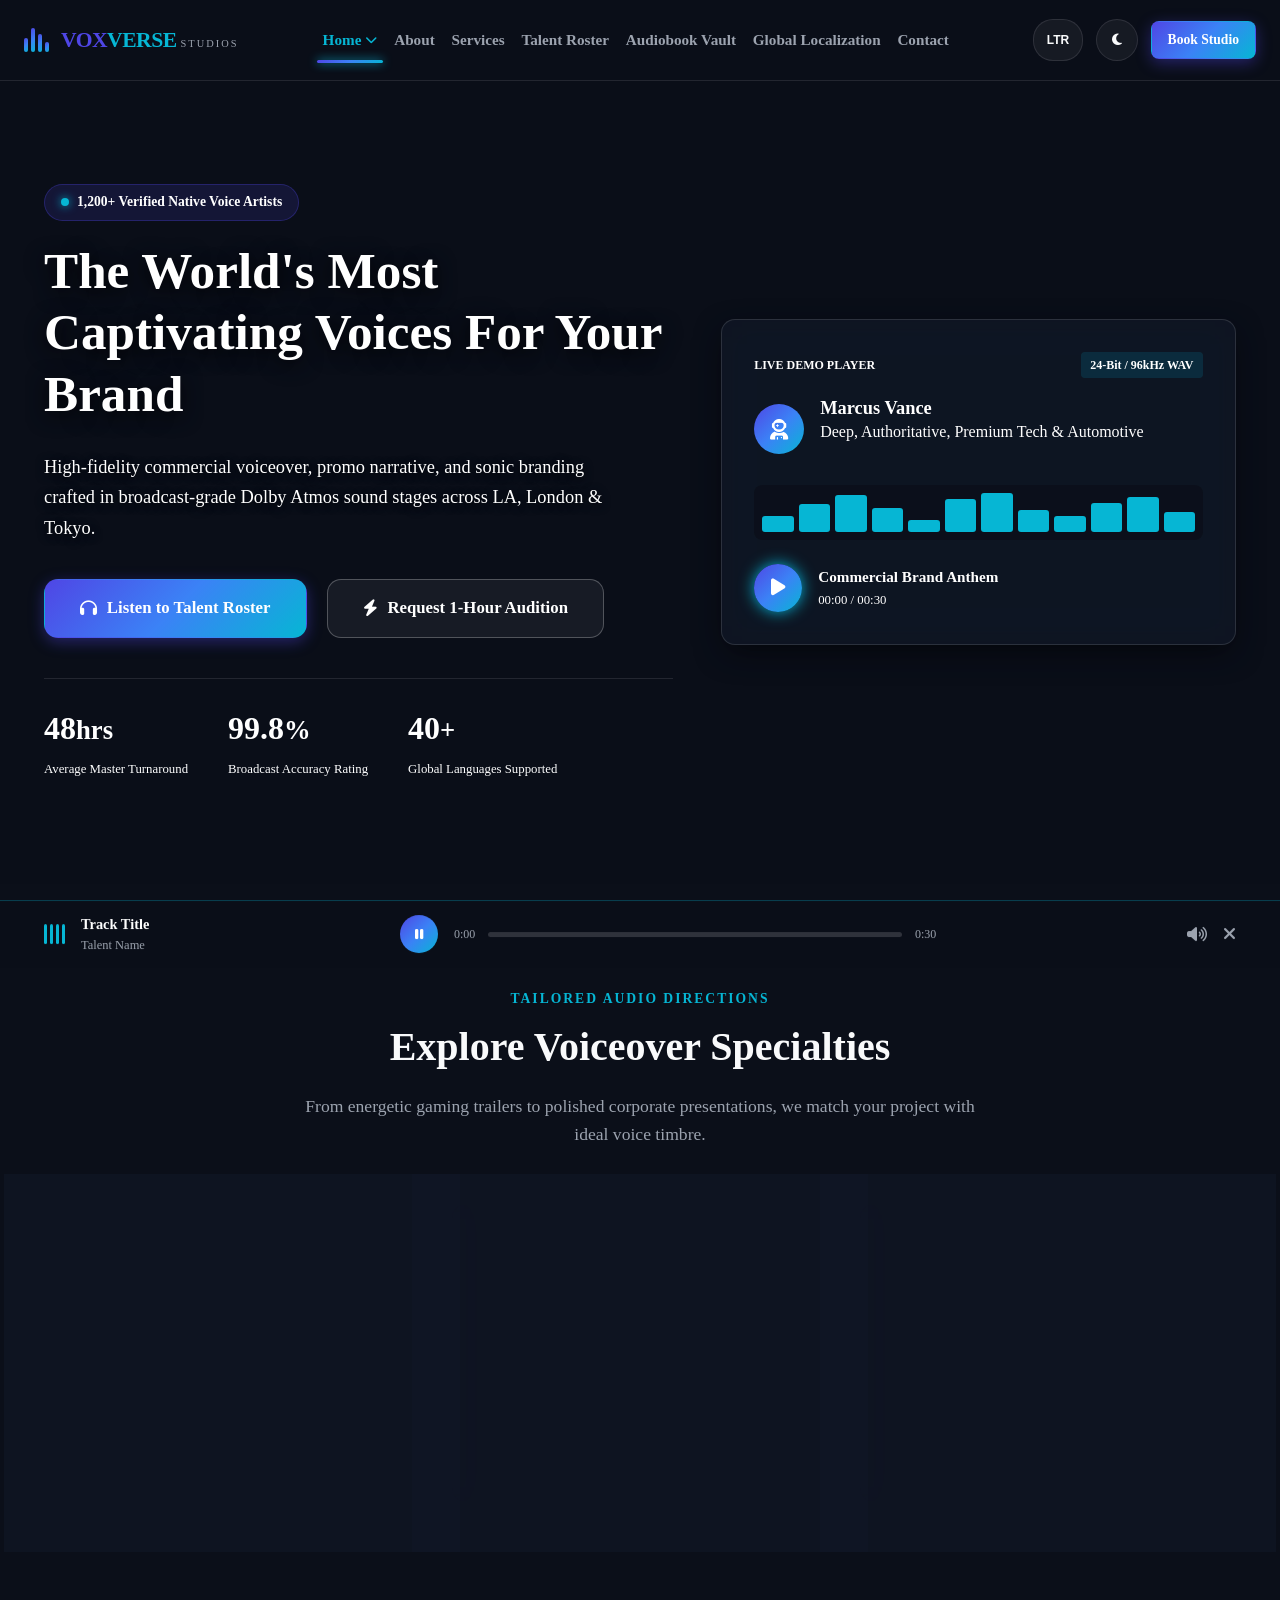
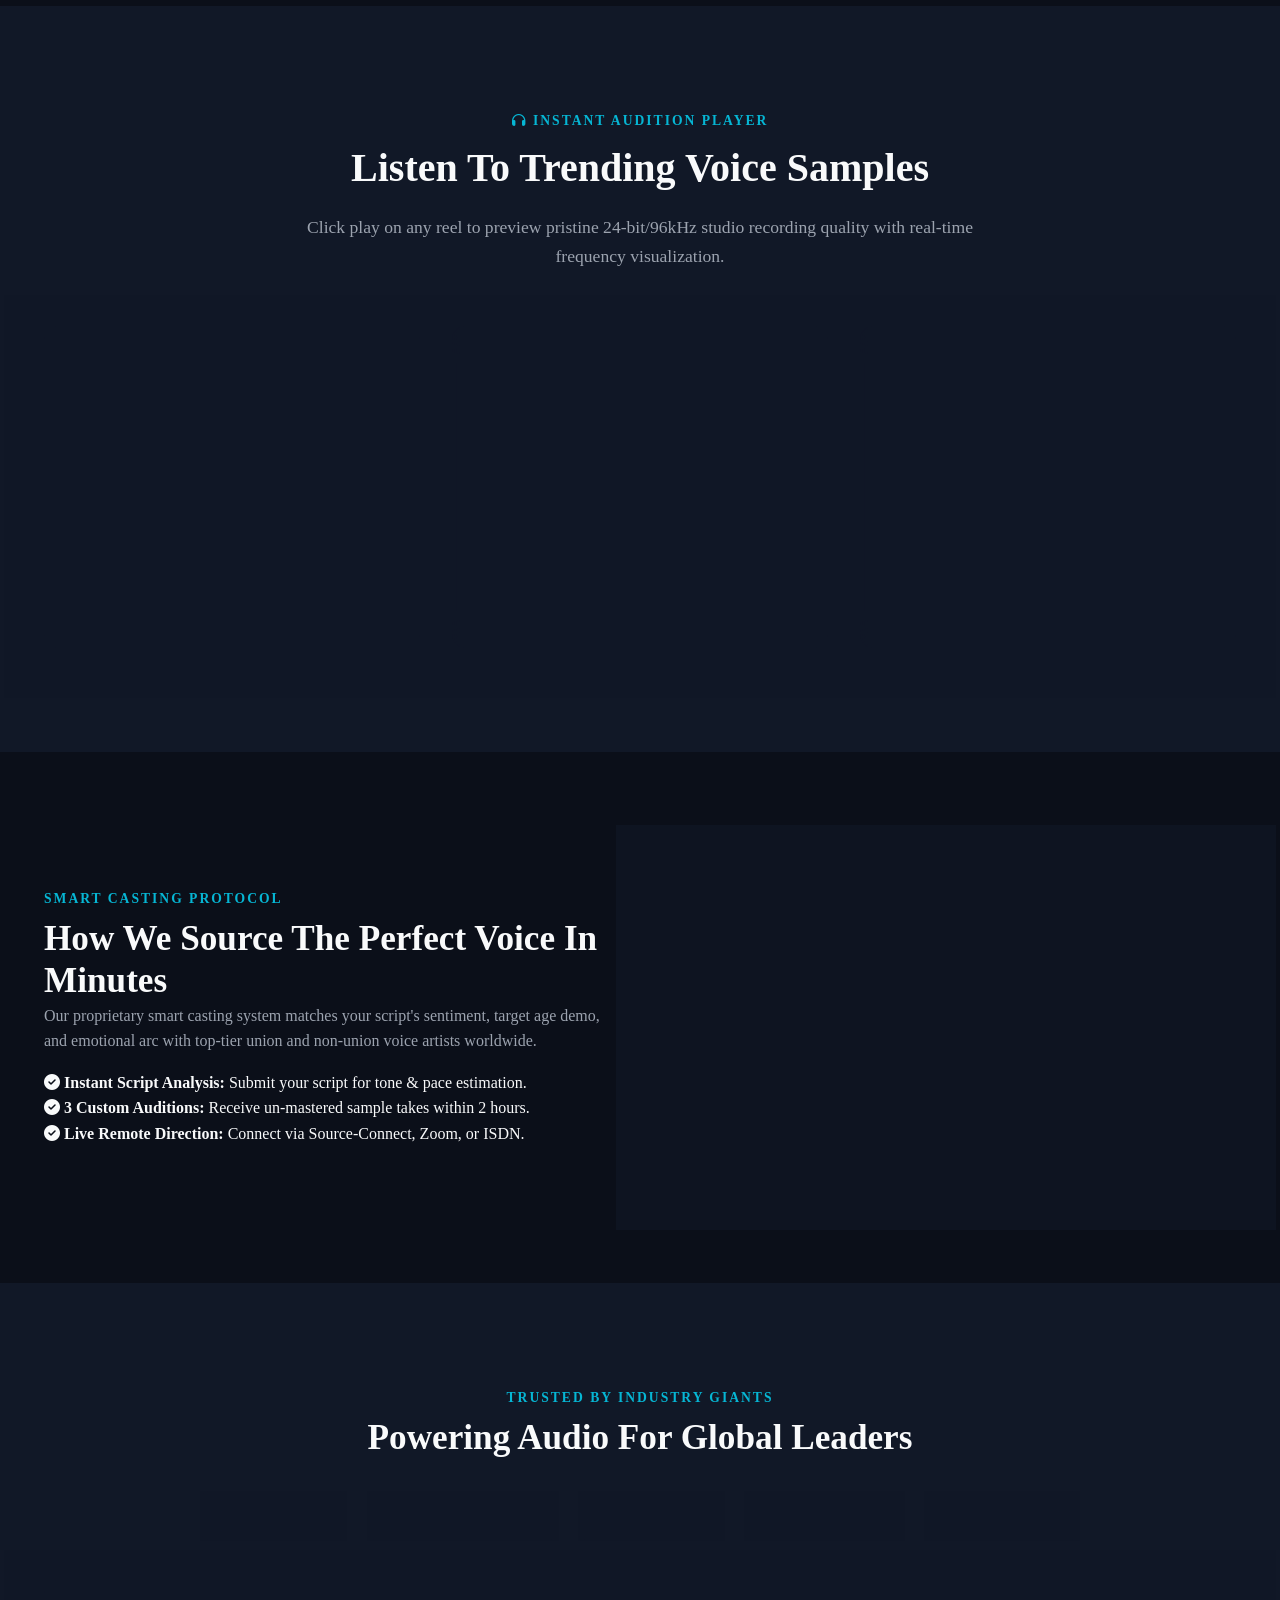
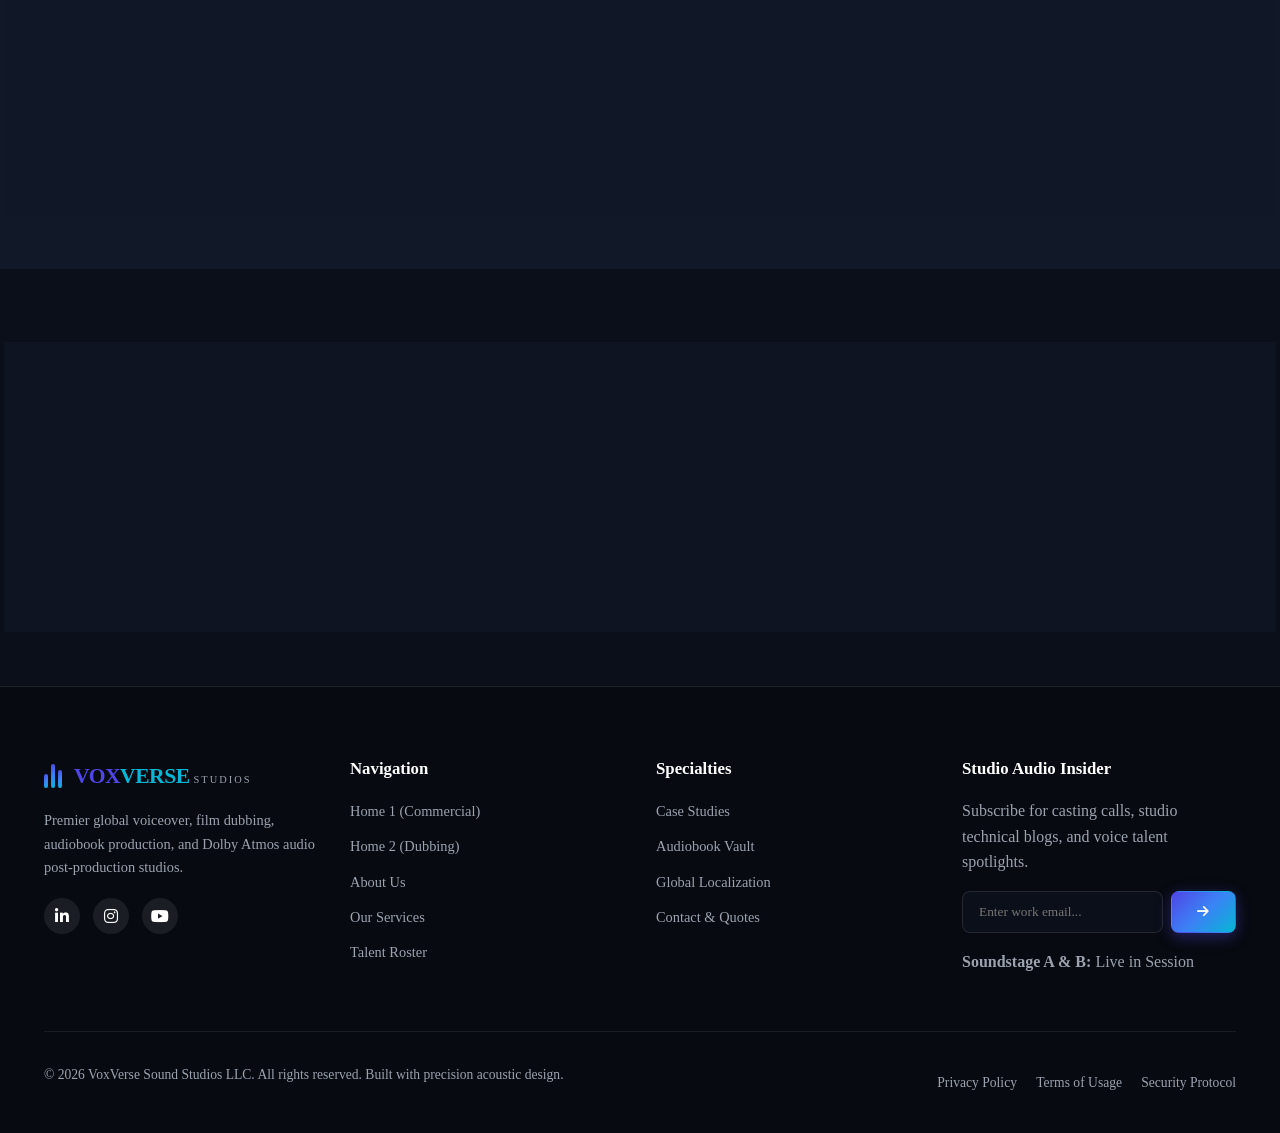
==== index.html @ aaf722dd "rt" ====
<!DOCTYPE html>
<html lang="en" data-theme="dark" dir="ltr">
<head>
  <meta charset="UTF-8">
  <meta name="viewport" content="width=device-width, initial-scale=1.0">
  <title>VoxVerse Studio - Voiceover & Multilingual Dubbing Network</title>
  <meta name="description" content="Premier global voiceover, multilingual film dubbing, audiobook narration, and audio post-production studio. High-definition native talent roster and state-of-the-art ADR facilities.">
  
  <!-- Fonts: Broadway Style (Limelight & Abril Fatface) -->
  <link rel="preconnect" href="https://fonts.googleapis.com">
  <link rel="preconnect" href="https://fonts.gstatic.com" crossorigin>
  <link href="https://fonts.googleapis.com/css2?family=Abril+Fatface&family=Limelight&display=swap" rel="stylesheet">
  
  <!-- FontAwesome / Feather Icons CDN -->
  <link rel="stylesheet" href="https://cdnjs.cloudflare.com/ajax/libs/font-awesome/6.4.0/css/all.min.css">
  
  <!-- Leaflet Map CSS -->
  <link rel="stylesheet" href="https://unpkg.com/leaflet@1.9.4/dist/leaflet.css" crossorigin=""/>
  
  <!-- SVG Favicon -->
  <link rel="icon" type="image/svg+xml" href="data:image/svg+xml,<svg xmlns='http://www.w3.org/2000/svg' viewBox='0 0 100 100'><defs><linearGradient id='g' x1='0%' y1='0%' x2='100%' y2='100%'><stop offset='0%' stop-color='%234F46E5'/><stop offset='100%' stop-color='%2306B6D4'/></linearGradient></defs><rect width='100' height='100' rx='22' fill='%230B0F19'/><rect x='2' y='2' width='96' height='96' rx='20' fill='none' stroke='url(%23g)' stroke-width='4'/><rect x='25' y='40' width='10' height='20' rx='5' fill='%234F46E5'/><rect x='45' y='25' width='10' height='50' rx='5' fill='%2306B6D4'/><rect x='65' y='35' width='10' height='30' rx='5' fill='%233B82F6'/></svg>">
  
  <link rel="stylesheet" href="styles.css">
</head>
<body>

  <!-- GLOBAL HEADER -->
  <header class="site-header" id="siteHeader">
    <div class="header-container">
      
      <!-- LOGO -->
      <a href="#home1" class="brand-logo" onclick="navigateTo('home1')">
        <div class="logo-icon">
          <span class="bar bar1"></span>
          <span class="bar bar2"></span>
          <span class="bar bar3"></span>
          <span class="bar bar4"></span>
        </div>
        <div class="logo-text">
          <span class="brand-name">VOX<span class="accent-text">VERSE</span></span>
          <span class="brand-tagline">STUDIOS</span>
        </div>
      </a>

      <!-- CENTER NAVIGATION -->
      <nav class="main-nav" id="mainNav">
        <ul class="nav-list">
          
          <!-- HOME DROPDOWN -->
          <li class="nav-item dropdown-item" data-page-group="home">
            <a href="#home1" class="nav-link dropdown-toggle" id="nav-home">
              <span class="nav-text">Home</span>
              <i class="fa-solid fa-chevron-down drop-icon"></i>
            </a>
            <ul class="dropdown-menu">
              <li>
                <a href="#home1" onclick="navigateTo('home1')" class="dropdown-link" id="nav-home1">
                  <div class="drop-link-title"><i class="fa-solid fa-microphone-lines"></i> Home 1</div>
                  <div class="drop-link-sub">Commercial & Brand Voiceover</div>
                </a>
              </li>
              <li>
                <a href="#home2" onclick="navigateTo('home2')" class="dropdown-link" id="nav-home2">
                  <div class="drop-link-title"><i class="fa-solid fa-film"></i> Home 2</div>
                  <div class="drop-link-sub">Dubbing & Movie Localization</div>
                </a>
              </li>
            </ul>
          </li>

          <li class="nav-item">
            <a href="#about" onclick="navigateTo('about')" class="nav-link" id="nav-about">
              <span class="nav-text">About</span>
            </a>
          </li>

          <li class="nav-item">
            <a href="#services" onclick="navigateTo('services')" class="nav-link" id="nav-services">
              <span class="nav-text">Services</span>
            </a>
          </li>

          <li class="nav-item">
            <a href="#talent" onclick="navigateTo('talent')" class="nav-link" id="nav-talent">
              <span class="nav-text">Talent Roster</span>
            </a>
          </li>

          <!-- UNIQUE CUSTOM PAGES -->
          <li class="nav-item">
            <a href="#audiobook" onclick="navigateTo('audiobook')" class="nav-link" id="nav-audiobook">
              <span class="nav-text">Audiobook Vault</span>
            </a>
          </li>

          <li class="nav-item">
            <a href="#localization" onclick="navigateTo('localization')" class="nav-link" id="nav-localization">
              <span class="nav-text">Global Localization</span>
            </a>
          </li>

          <li class="nav-item">
            <a href="#contact" onclick="navigateTo('contact')" class="nav-link" id="nav-contact">
              <span class="nav-text">Contact</span>
            </a>
          </li>

          <!-- HEADER UTILITIES (INSIDE MOBILE HAMBURGER MENU) -->
          <li class="nav-item nav-utility-item">
            <div class="mobile-utils-row">
              <!-- RTL / LTR Toggle -->
              <button class="icon-btn dir-toggle" id="dirToggle" title="Toggle Page Direction (LTR/RTL)" aria-label="Toggle Layout Direction">
                <span class="dir-badge LTR-label">LTR</span>
                <span class="dir-badge RTL-label">RTL</span>
              </button>

              <!-- Dark / Light Theme Toggle -->
              <button class="icon-btn theme-toggle" id="themeToggle" title="Toggle Dark/Light Mode" aria-label="Toggle Dark/Light Theme">
                <i class="fa-solid fa-moon dark-icon"></i>
                <i class="fa-solid fa-sun light-icon"></i>
              </button>
            </div>
          </li>

          <li class="nav-item nav-utility-item mt-2">
            <a href="#contact" onclick="navigateTo('contact')" class="btn btn-primary btn-block header-cta">Book Studio</a>
          </li>

        </ul>
      </nav>

      <!-- RIGHT UTILITIES (TOGGLES, CTA & HAMBURGER) -->
      <div class="header-actions">
        <!-- RTL / LTR Toggle -->
        <button class="icon-btn dir-toggle desktop-only-btn" id="dirToggle" title="Toggle Page Direction (LTR/RTL)" aria-label="Toggle Layout Direction">
          <span class="dir-badge LTR-label">LTR</span>
          <span class="dir-badge RTL-label">RTL</span>
        </button>

        <!-- Dark / Light Theme Toggle -->
        <button class="icon-btn theme-toggle desktop-only-btn" id="themeToggle" title="Toggle Dark/Light Mode" aria-label="Toggle Dark/Light Theme">
          <i class="fa-solid fa-moon dark-icon"></i>
          <i class="fa-solid fa-sun light-icon"></i>
        </button>

        <!-- CTA Button -->
        <a href="#contact" onclick="navigateTo('contact')" class="btn btn-primary btn-sm header-cta desktop-only-btn">Book Studio</a>

        <!-- Mobile Menu Hamburger -->
        <button class="mobile-nav-toggle" id="mobileMenuBtn" aria-label="Toggle Navigation Menu">
          <i class="fa-solid fa-bars"></i>
        </button>
      </div>

    </div>
  </header>

  <!-- MAIN PAGE CONTAINER -->
  <main class="page-content" id="app">

    <!-- ================================================================= -->
    <!-- 1. HOME 1 (Commercial & Brand Voiceover Focus) -->
    <!-- ================================================================= -->
    <div id="page-home1" class="page-view active">
      
      <!-- Section 1: Hero Home 1 -->
      <section class="section hero-section hero-home1">
        <div class="hero-bg-overlay"></div>
        <div class="container hero-container">
          <div class="hero-content">
            <div class="badge-pill pulse-badge">
              <span class="pulse-dot"></span> 1,200+ Verified Native Voice Artists
            </div>
            <h1 class="hero-title">The World's Most Captivating <span class="white-text">Voices For Your Brand</span></h1>
            <p class="hero-subtitle">High-fidelity commercial voiceover, promo narrative, and sonic branding crafted in broadcast-grade Dolby Atmos sound stages across LA, London & Tokyo.</p>
            <div class="hero-cta-group">
              <a href="#talent" onclick="navigateTo('talent')" class="btn btn-primary btn-lg"><i class="fa-solid fa-headphones"></i> Listen to Talent Roster</a>
              <a href="#contact" onclick="navigateTo('contact')" class="btn btn-outline btn-lg"><i class="fa-solid fa-bolt"></i> Request 1-Hour Audition</a>
            </div>
            <div class="hero-stats-row">
              <div class="stat-item">
                <span class="stat-number">48<small>hrs</small></span>
                <span class="stat-label">Average Master Turnaround</span>
              </div>
              <div class="stat-item">
                <span class="stat-number">99.8<small>%</small></span>
                <span class="stat-label">Broadcast Accuracy Rating</span>
              </div>
              <div class="stat-item">
                <span class="stat-number">40<small>+</small></span>
                <span class="stat-label">Global Languages Supported</span>
              </div>
            </div>
          </div>
          <div class="hero-visual">
            <div class="hero-player-card glass-panel">
              <div class="player-header">
                <div class="live-indicator"><span class="red-dot"></span> LIVE DEMO PLAYER</div>
                <div class="audio-format-badge">24-Bit / 96kHz WAV</div>
              </div>
              <div class="featured-artist-preview">
                <div class="artist-avatar">
                  <i class="fa-solid fa-user-astronaut"></i>
                </div>
                <div class="artist-info">
                  <h4>Marcus Vance</h4>
                  <p>Deep, Authoritative, Premium Tech & Automotive</p>
                </div>
              </div>
              <div class="waveform-box" id="heroWaveform">
                <div class="wave-bar" style="--h: 40%;"></div>
                <div class="wave-bar" style="--h: 70%;"></div>
                <div class="wave-bar" style="--h: 95%;"></div>
                <div class="wave-bar" style="--h: 60%;"></div>
                <div class="wave-bar" style="--h: 30%;"></div>
                <div class="wave-bar" style="--h: 85%;"></div>
                <div class="wave-bar" style="--h: 100%;"></div>
                <div class="wave-bar" style="--h: 55%;"></div>
                <div class="wave-bar" style="--h: 40%;"></div>
                <div class="wave-bar" style="--h: 75%;"></div>
                <div class="wave-bar" style="--h: 90%;"></div>
                <div class="wave-bar" style="--h: 50%;"></div>
              </div>
              <div class="player-controls">
                <button class="play-btn-main" onclick="playAudioSample('Marcus Vance', 'Tech Brand Commercial', 'https://actions.google.com/sounds/v1/ambiences/outdoor_synth.ogg')">
                  <i class="fa-solid fa-play"></i>
                </button>
                <div class="sample-info">
                  <div class="sample-title">Commercial Brand Anthem</div>
                  <div class="sample-timer">00:00 / 00:30</div>
                </div>
              </div>
            </div>
          </div>
        </div>
      </section>

      <!-- Section 2: Voice Categories Showcase -->
      <section class="section categories-section">
        <div class="container">
          <div class="section-header text-center">
            <span class="sub-heading">Tailored Audio Directions</span>
            <h2>Explore Voiceover Specialties</h2>
            <p>From energetic gaming trailers to polished corporate presentations, we match your project with ideal voice timbre.</p>
          </div>
          <div class="grid grid-3">
            <div class="category-card glass-panel">
              <div class="cat-icon"><i class="fa-solid fa-rectangle-ad"></i></div>
              <h3>TV & Digital Commercials</h3>
              <p>Punchy, high-impact vocal spots designed to drive conversions across television, Spotify, and social media channels.</p>
              <a href="#talent" onclick="navigateTo('talent')" class="link-arrow">Browse Commercial Talent <i class="fa-solid fa-arrow-right"></i></a>
            </div>
            <div class="category-card glass-panel">
              <div class="cat-icon"><i class="fa-solid fa-gamepad"></i></div>
              <h3>Video Games & Interactive</h3>
              <p>Dynamic character voices, combat grunts, and emotional creature design recorded with spatial audio positioning.</p>
              <a href="#talent" onclick="navigateTo('talent')" class="link-arrow">Browse Gaming Voices <i class="fa-solid fa-arrow-right"></i></a>
            </div>
            <div class="category-card glass-panel">
              <div class="cat-icon"><i class="fa-solid fa-building-columns"></i></div>
              <h3>Corporate & E-Learning</h3>
              <p>Articulate, engaging instructional voices that keep learners attentive through long-form modules and presentations.</p>
              <a href="#talent" onclick="navigateTo('talent')" class="link-arrow">Browse Corporate Voices <i class="fa-solid fa-arrow-right"></i></a>
            </div>
          </div>
        </div>
      </section>

      <!-- Section 3: Trending Audio Reels Matrix -->
      <section class="section reels-section bg-alt" id="trending-samples">
        <div class="container">
          <div class="section-header text-center">
            <span class="sub-heading"><i class="fa-solid fa-headphones"></i> Instant Audition Player</span>
            <h2>Listen To Trending Voice Samples</h2>
            <p>Click play on any reel to preview pristine 24-bit/96kHz studio recording quality with real-time frequency visualization.</p>
          </div>
          <div class="reels-grid">
            
            <!-- Reel Card 1 -->
            <div class="reel-card glass-panel">
              <div class="reel-card-top">
                <div class="artist-thumb">
                  <img src="https://images.unsplash.com/photo-1534528741775-53994a69daeb?auto=format&fit=crop&w=400&q=80" alt="Elena Rostova">
                  <span class="status-indicator online"></span>
                </div>
                <div class="artist-details">
                  <h4 class="artist-name">Elena Rostova</h4>
                  <span class="artist-spec">Luxury Brand & Cosmopolitan</span>
                </div>
                <span class="lang-pill">English (US)</span>
              </div>
              <p class="reel-description">Smooth, velvety tone with subtle sophistication for high-end luxury campaigns.</p>
              <div class="audio-waveform-container">
                <div class="wave-bar" style="--h: 45%;"></div>
                <div class="wave-bar" style="--h: 70%;"></div>
                <div class="wave-bar" style="--h: 100%;"></div>
                <div class="wave-bar" style="--h: 60%;"></div>
                <div class="wave-bar" style="--h: 85%;"></div>
                <div class="wave-bar" style="--h: 40%;"></div>
                <div class="wave-bar" style="--h: 90%;"></div>
                <div class="wave-bar" style="--h: 75%;"></div>
                <div class="wave-bar" style="--h: 50%;"></div>
                <div class="wave-bar" style="--h: 80%;"></div>
                <div class="wave-bar" style="--h: 65%;"></div>
                <div class="wave-bar" style="--h: 30%;"></div>
              </div>
              <div class="reel-card-bottom">
                <button class="btn btn-sm btn-primary play-sample-btn" onclick="playAudioSample('Elena Rostova', 'Luxury Brand Spot', 'https://actions.google.com/sounds/v1/ambiences/rain_heavy.ogg')">
                  <i class="fa-solid fa-play"></i> Play Sample
                </button>
                <div class="audio-meta">
                  <span class="audio-duration"><i class="fa-regular fa-clock"></i> 0:45</span>
                  <span class="audio-quality">24-Bit / 96kHz</span>
                </div>
              </div>
            </div>

            <!-- Reel Card 2 -->
            <div class="reel-card glass-panel">
              <div class="reel-card-top">
                <div class="artist-thumb">
                  <img src="https://images.unsplash.com/photo-1500648767791-00dcc994a43e?auto=format&fit=crop&w=400&q=80" alt="Arthur Pendelton">
                  <span class="status-indicator online"></span>
                </div>
                <div class="artist-details">
                  <h4 class="artist-name">Arthur Pendelton</h4>
                  <span class="artist-spec">Rugged Adventure & Automotive</span>
                </div>
                <span class="lang-pill">English (UK)</span>
              </div>
              <p class="reel-description">Grit, deep resonance, and cinematic gravel tone for automotive & action spots.</p>
              <div class="audio-waveform-container">
                <div class="wave-bar" style="--h: 60%;"></div>
                <div class="wave-bar" style="--h: 90%;"></div>
                <div class="wave-bar" style="--h: 50%;"></div>
                <div class="wave-bar" style="--h: 80%;"></div>
                <div class="wave-bar" style="--h: 100%;"></div>
                <div class="wave-bar" style="--h: 70%;"></div>
                <div class="wave-bar" style="--h: 40%;"></div>
                <div class="wave-bar" style="--h: 85%;"></div>
                <div class="wave-bar" style="--h: 95%;"></div>
                <div class="wave-bar" style="--h: 55%;"></div>
                <div class="wave-bar" style="--h: 75%;"></div>
                <div class="wave-bar" style="--h: 35%;"></div>
              </div>
              <div class="reel-card-bottom">
                <button class="btn btn-sm btn-primary play-sample-btn" onclick="playAudioSample('Arthur Pendelton', 'Rugged Adventure', 'https://actions.google.com/sounds/v1/ambiences/fire_crackling.ogg')">
                  <i class="fa-solid fa-play"></i> Play Sample
                </button>
                <div class="audio-meta">
                  <span class="audio-duration"><i class="fa-regular fa-clock"></i> 0:30</span>
                  <span class="audio-quality">24-Bit / 96kHz</span>
                </div>
              </div>
            </div>

            <!-- Reel Card 3 -->
            <div class="reel-card glass-panel">
              <div class="reel-card-top">
                <div class="artist-thumb">
                  <img src="https://images.unsplash.com/photo-1580489944761-15a19d654956?auto=format&fit=crop&w=400&q=80" alt="Klara Weiss">
                  <span class="status-indicator online"></span>
                </div>
                <div class="artist-details">
                  <h4 class="artist-name">Klara Weiss</h4>
                  <span class="artist-spec">High-Tech Innovation Narrative</span>
                </div>
                <span class="lang-pill">German</span>
              </div>
              <p class="reel-description">Precise, modern, and high-energy vocal delivery for tech product launches.</p>
              <div class="audio-waveform-container">
                <div class="wave-bar" style="--h: 50%;"></div>
                <div class="wave-bar" style="--h: 85%;"></div>
                <div class="wave-bar" style="--h: 65%;"></div>
                <div class="wave-bar" style="--h: 95%;"></div>
                <div class="wave-bar" style="--h: 40%;"></div>
                <div class="wave-bar" style="--h: 75%;"></div>
                <div class="wave-bar" style="--h: 100%;"></div>
                <div class="wave-bar" style="--h: 60%;"></div>
                <div class="wave-bar" style="--h: 80%;"></div>
                <div class="wave-bar" style="--h: 45%;"></div>
                <div class="wave-bar" style="--h: 90%;"></div>
                <div class="wave-bar" style="--h: 55%;"></div>
              </div>
              <div class="reel-card-bottom">
                <button class="btn btn-sm btn-primary play-sample-btn" onclick="playAudioSample('Klara Weiss', 'German Tech Promo', 'https://actions.google.com/sounds/v1/ambiences/forest_morning.ogg')">
                  <i class="fa-solid fa-play"></i> Play Sample
                </button>
                <div class="audio-meta">
                  <span class="audio-duration"><i class="fa-regular fa-clock"></i> 0:40</span>
                  <span class="audio-quality">24-Bit / 96kHz</span>
                </div>
              </div>
            </div>

          </div>
        </div>
      </section>

      <!-- Section 4: AI Voice Matching & Casting Workflow -->
      <section class="section workflow-section">
        <div class="container">
          <div class="grid grid-2 align-center">
            <div class="workflow-text">
              <span class="sub-heading">Smart Casting Protocol</span>
              <h2>How We Source The Perfect Voice In Minutes</h2>
              <p>Our proprietary smart casting system matches your script's sentiment, target age demo, and emotional arc with top-tier union and non-union voice artists worldwide.</p>
              <ul class="check-list">
                <li><i class="fa-solid fa-circle-check"></i> <strong>Instant Script Analysis:</strong> Submit your script for tone & pace estimation.</li>
                <li><i class="fa-solid fa-circle-check"></i> <strong>3 Custom Auditions:</strong> Receive un-mastered sample takes within 2 hours.</li>
                <li><i class="fa-solid fa-circle-check"></i> <strong>Live Remote Direction:</strong> Connect via Source-Connect, Zoom, or ISDN.</li>
              </ul>
            </div>
            <div class="workflow-card glass-panel">
              <div class="card-badge"><i class="fa-solid fa-wand-magic-sparkles"></i> Casting Assistant</div>
              <h3>Request Custom Audition Batch</h3>
              <form class="mini-form" onsubmit="event.preventDefault(); alert('Audition request submitted! A casting director will contact you shorty.');">
                <div class="form-group">
                  <label>Script Accent / Language</label>
                  <select class="form-control">
                    <option>US Native English</option>
                    <option>UK Received Pronunciation</option>
                    <option>Neutral Spanish (Latin America)</option>
                    <option>French (Parisian)</option>
                    <option>Japanese (Tokyo)</option>
                  </select>
                </div>
                <div class="form-group">
                  <label>Desired Tone</label>
                  <div class="chip-group">
                    <span class="chip active">Warm</span>
                    <span class="chip">Energetic</span>
                    <span class="chip">Authoritative</span>
                    <span class="chip">Conversational</span>
                  </div>
                </div>
                <button type="submit" class="btn btn-secondary btn-block">Generate Talent Match</button>
              </form>
            </div>
          </div>
        </div>
      </section>

      <!-- Section 5: Global Brand Wall & Client Testimonials -->
      <section class="section brands-section bg-alt">
        <div class="container text-center">
          <span class="sub-heading">Trusted By Industry Giants</span>
          <h2 class="mb-4">Powering Audio For Global Leaders</h2>
          <div class="brand-logos-row">
            <div class="brand-box"><i class="fa-brands fa-amazon"></i> AMAZON</div>
            <div class="brand-box"><i class="fa-brands fa-playstation"></i> PLAYSTATION</div>
            <div class="brand-box"><i class="fa-brands fa-spotify"></i> SPOTIFY</div>
            <div class="brand-box"><i class="fa-brands fa-apple"></i> APPLE TV+</div>
            <div class="brand-box"><i class="fa-brands fa-audible"></i> AUDIBLE</div>
          </div>
          <div class="quote-card glass-panel mt-5">
            <div class="quote-stars">
              <i class="fa-solid fa-star"></i><i class="fa-solid fa-star"></i><i class="fa-solid fa-star"></i><i class="fa-solid fa-star"></i><i class="fa-solid fa-star"></i>
            </div>
            <p class="quote-text">"VoxVerse delivered 42 localized character tracks for our AAA title launch with incredible speed and zero lip-sync errors. The remote direction suite felt like we were sitting in the same studio room in London."</p>
            <div class="quote-author">
              <strong>Dave Miller</strong> — Creative Director, Apex Interactive Studios
            </div>
          </div>
        </div>
      </section>

      <!-- Section 6: Home 1 CTA Booking Banner -->
      <section class="section cta-banner-section">
        <div class="container">
          <div class="cta-box glass-panel text-center">
            <h2>Ready To Elevate Your Commercial Sound?</h2>
            <p>Get in touch with our executive casting producers for direct quotes and live audition session bookings.</p>
            <div class="cta-btn-group">
              <a href="#contact" onclick="navigateTo('contact')" class="btn btn-primary btn-lg">Start Project Inquiry</a>
              <a href="#talent" onclick="navigateTo('talent')" class="btn btn-outline btn-lg">Explore Roster</a>
            </div>
          </div>
        </div>
      </section>

    </div>

    <!-- ================================================================= -->
    <!-- 2. HOME 2 (Dubbing & Movie Localization Focus) -->
    <!-- ================================================================= -->
    <div id="page-home2" class="page-view">
      
      <!-- Section 1: Hero Home 2 (Redesigned Cinematic Dubbing Soundstage) -->
      <section class="section hero-section hero-home2">
        <div class="hero-bg-overlay"></div>
        <div class="container hero-container">
          <div class="hero-content">
            <div class="badge-pill gold-badge mb-3">
              <i class="fa-solid fa-clapperboard"></i> Hollywood-Grade Dubbing & ADR Studio
            </div>
            <h1 class="hero-title">Precision Lip-Sync <span class="white-text">Multilingual Localization</span></h1>
            <p class="hero-subtitle">Transforming major motion pictures, episodic streaming series, and gaming franchises for global distribution with syllable-accurate lip matching and native director direction.</p>
            
            <div class="hero-features-list grid grid-2 mb-4">
              <div class="h-feat-item"><i class="fa-solid fa-circle-check text-accent"></i> 40+ Native Language Stems</div>
              <div class="h-feat-item"><i class="fa-solid fa-circle-check text-accent"></i> 7.1.4 Dolby Atmos Re-Recording</div>
              <div class="h-feat-item"><i class="fa-solid fa-circle-check text-accent"></i> Syllable Rhythmic Translation</div>
              <div class="h-feat-item"><i class="fa-solid fa-circle-check text-accent"></i> Source-Connect Encrypted Sync</div>
            </div>

            <div class="hero-cta-group">
              <a href="#services" onclick="navigateTo('services')" class="btn btn-secondary btn-lg"><i class="fa-solid fa-film"></i> Explore Dubbing Suite</a>
              <a href="#contact" onclick="navigateTo('contact')" class="btn btn-outline btn-lg"><i class="fa-solid fa-sliders"></i> Request Dubbing Audit</a>
            </div>
          </div>

          <div class="hero-visual">
            <div class="dubbing-hero-card glass-panel">
              <div class="card-top-tag">
                <span><i class="fa-solid fa-video"></i> CINEMATIC ADR SOUNDSTAGE</span>
                <span class="live-dot"><span class="pulse-dot"></span> STUDIO LIVE</span>
              </div>
              <div class="cinema-preview-box">
                <img src="https://img.magnific.com/free-photo/view-3d-cinema-theatre-room_23-2151066969.jpg?semt=ais_hybrid&w=740&q=80" alt="3D Cinema Theatre Room Dubbing Screen" class="cinema-img">
                <div class="cinema-overlay">
                  <div class="tc-stamp">TC 01:24:45:12</div>
                  <button class="play-cinema-btn" onclick="playAudioSample('The Olympus Protocol', 'Dubbed Cinematic Stem (Spanish)', 'https://actions.google.com/sounds/v1/ambiences/field_night.ogg')">
                    <i class="fa-solid fa-play"></i> Play Dubbed Stem
                  </button>
                </div>
              </div>
              <div class="stem-selector-row mt-3">
                <span class="stem-label">Active Audio Stem:</span>
                <div class="stem-buttons">
                  <button class="stem-btn active" onclick="switchLanguageTrack('Original English')">English Original</button>
                  <button class="stem-btn" onclick="switchLanguageTrack('Neutral Spanish')">Spanish Dub</button>
                  <button class="stem-btn" onclick="switchLanguageTrack('Parisian French')">French Dub</button>
                </div>
              </div>
            </div>
          </div>
        </div>
      </section>

      <!-- Section 2: Dubbing Tech Capabilities Matrix -->
      <section class="section dubbing-tech-section">
        <div class="container">
          <div class="section-header text-center">
            <span class="sub-heading">Precision ADR Engineering</span>
            <h2>Hollywood-Grade Synchronization</h2>
            <p>Our dubbing workflow utilizes proprietary rhythmic script adaptation to match syllable shapes and breathing cadence.</p>
          </div>
          <div class="grid grid-3">
            <div class="tech-card glass-panel">
              <div class="tech-num">01</div>
              <h3>Syllabic Lip Sync</h3>
              <p>Script adaptation by native phonetic experts matching lip closures (M, B, P) for flawless illusion on screen.</p>
            </div>
            <div class="tech-card glass-panel">
              <div class="tech-num">02</div>
              <h3>Dolby Atmos 7.1.4 Mix</h3>
              <p>Spatial re-recording mixers integrate dubbed dialog into original M&E (Music & Effects) stems seamlessly.</p>
            </div>
            <div class="tech-card glass-panel">
              <div class="tech-num">03</div>
              <h3>Source-Connect Pro</h3>
              <p>Real-time encrypted studio-to-studio session linking across our studios in 14 countries worldwide.</p>
            </div>
          </div>
        </div>
      </section>

      <!-- Section 3: Before & After Dubbing Audio Showcase -->
      <section class="section dub-showcase-section bg-alt" id="dub-comparison">
        <div class="container">
          <div class="section-header text-center">
            <span class="sub-heading"><i class="fa-solid fa-sliders"></i> Interactive Comparison</span>
            <h2>Compare Original vs Dubbed Dialog Stems</h2>
            <p>Seamlessly toggle between original theatrical dialog stems and our precision lip-synced localized dubbed tracks.</p>
          </div>
          <div class="dub-comparison-grid">
            
            <!-- Dub Card 1 -->
            <div class="dub-card glass-panel">
              <div class="dub-card-header">
                <div class="dub-project-info">
                  <div class="dub-badge-row">
                    <span class="dub-badge"><i class="fa-solid fa-clapperboard"></i> Sci-Fi Blockbuster</span>
                    <span class="dub-format-chip">Dolby Atmos 7.1.4</span>
                  </div>
                  <h3>"Chronos: Beyond Time"</h3>
                </div>
                <div class="sync-accuracy-tag">
                  <i class="fa-solid fa-bolt"></i> 99.4% Lip Match
                </div>
              </div>

              <!-- Interactive Visualizer Box -->
              <div class="stem-track-box">
                <div class="stem-track-info">
                  <span class="stem-label"><i class="fa-solid fa-sliders"></i> Master Studio Stems</span>
                  <span class="stem-specs"><i class="fa-solid fa-microchip"></i> AI-Powered Alignment</span>
                </div>
                
                <div class="waveform-comparison-visual">
                  <!-- Original Track -->
                  <div class="wave-stem orig-stem">
                    <div class="stem-meta">
                      <span class="stem-tag"><i class="fa-solid fa-microphone"></i> Original (EN)</span>
                      <span class="stem-speaker">Voice: Marcus Vance</span>
                    </div>
                    <div class="mini-bars">
                      <span style="height: 35%;"></span><span style="height: 65%;"></span><span style="height: 95%;"></span><span style="height: 50%;"></span><span style="height: 85%;"></span><span style="height: 40%;"></span><span style="height: 90%;"></span><span style="height: 60%;"></span><span style="height: 75%;"></span><span style="height: 100%;"></span><span style="height: 45%;"></span><span style="height: 80%;"></span><span style="height: 55%;"></span><span style="height: 70%;"></span>
                    </div>
                  </div>

                  <!-- Wave Equalizer Visual Divider -->
                  <div class="wave-sync-indicator">
                    <span class="sync-line"></span>
                    <span class="sync-pulse"><i class="fa-solid fa-arrows-left-right"></i> Frame Perfect Sync</span>
                    <span class="sync-line"></span>
                  </div>

                  <!-- Dubbed Track -->
                  <div class="wave-stem dub-stem">
                    <div class="stem-meta">
                      <span class="stem-tag accent"><i class="fa-solid fa-language"></i> Dubbed (ES)</span>
                      <span class="stem-speaker">Voice: Carlos Mendoza</span>
                    </div>
                    <div class="mini-bars accent">
                      <span style="height: 38%;"></span><span style="height: 62%;"></span><span style="height: 98%;"></span><span style="height: 52%;"></span><span style="height: 82%;"></span><span style="height: 42%;"></span><span style="height: 92%;"></span><span style="height: 58%;"></span><span style="height: 78%;"></span><span style="height: 96%;"></span><span style="height: 48%;"></span><span style="height: 84%;"></span><span style="height: 52%;"></span><span style="height: 74%;"></span>
                    </div>
                  </div>
                </div>
              </div>

              <!-- Controls Row -->
              <div class="dub-controls-row">
                <button class="btn btn-sm btn-outline stem-btn" onclick="playAudioSample('Chronos', 'Original English Stem', 'https://actions.google.com/sounds/v1/ambiences/rain_heavy.ogg')">
                  <i class="fa-solid fa-play"></i> Original English (EN)
                </button>
                <div class="vs-divider">VS</div>
                <button class="btn btn-sm btn-primary stem-btn" onclick="playAudioSample('Chronos', 'Dubbed Spanish Stem', 'https://actions.google.com/sounds/v1/ambiences/outdoor_synth.ogg')">
                  <i class="fa-solid fa-play"></i> Dubbed Spanish (ES)
                </button>
              </div>
            </div>

            <!-- Dub Card 2 -->
            <div class="dub-card glass-panel">
              <div class="dub-card-header">
                <div class="dub-project-info">
                  <div class="dub-badge-row">
                    <span class="dub-badge"><i class="fa-solid fa-dragon"></i> Anime Feature Series</span>
                    <span class="dub-format-chip">24-Bit / 96kHz</span>
                  </div>
                  <h3>"Cyber Valkyrie: Neo Tokyo"</h3>
                </div>
                <div class="sync-accuracy-tag">
                  <i class="fa-solid fa-bolt"></i> 99.8% Syllabic Precision
                </div>
              </div>

              <!-- Interactive Visualizer Box -->
              <div class="stem-track-box">
                <div class="stem-track-info">
                  <span class="stem-label"><i class="fa-solid fa-sliders"></i> Master Studio Stems</span>
                  <span class="stem-specs"><i class="fa-solid fa-wand-magic-sparkles"></i> Atmos Mix Preserved</span>
                </div>

                <div class="waveform-comparison-visual">
                  <!-- Original Track -->
                  <div class="wave-stem orig-stem">
                    <div class="stem-meta">
                      <span class="stem-tag"><i class="fa-solid fa-microphone"></i> Original (JP)</span>
                      <span class="stem-speaker">Voice: Aoi Takahashi</span>
                    </div>
                    <div class="mini-bars">
                      <span style="height: 48%;"></span><span style="height: 80%;"></span><span style="height: 92%;"></span><span style="height: 45%;"></span><span style="height: 75%;"></span><span style="height: 65%;"></span><span style="height: 88%;"></span><span style="height: 55%;"></span><span style="height: 70%;"></span><span style="height: 95%;"></span><span style="height: 40%;"></span><span style="height: 82%;"></span><span style="height: 60%;"></span><span style="height: 78%;"></span>
                    </div>
                  </div>

                  <!-- Wave Equalizer Visual Divider -->
                  <div class="wave-sync-indicator">
                    <span class="sync-line"></span>
                    <span class="sync-pulse"><i class="fa-solid fa-arrows-left-right"></i> Frame Perfect Sync</span>
                    <span class="sync-line"></span>
                  </div>

                  <!-- Dubbed Track -->
                  <div class="wave-stem dub-stem">
                    <div class="stem-meta">
                      <span class="stem-tag accent"><i class="fa-solid fa-language"></i> Dubbed (EN)</span>
                      <span class="stem-speaker">Voice: Sarah Jenkins</span>
                    </div>
                    <div class="mini-bars accent">
                      <span style="height: 50%;"></span><span style="height: 82%;"></span><span style="height: 90%;"></span><span style="height: 48%;"></span><span style="height: 78%;"></span><span style="height: 62%;"></span><span style="height: 86%;"></span><span style="height: 58%;"></span><span style="height: 72%;"></span><span style="height: 92%;"></span><span style="height: 42%;"></span><span style="height: 84%;"></span><span style="height: 58%;"></span><span style="height: 80%;"></span>
                    </div>
                  </div>
                </div>
              </div>

              <!-- Controls Row -->
              <div class="dub-controls-row">
                <button class="btn btn-sm btn-outline stem-btn" onclick="playAudioSample('Cyber Valkyrie', 'Original Japanese Stem', 'https://actions.google.com/sounds/v1/ambiences/forest_morning.ogg')">
                  <i class="fa-solid fa-play"></i> Original Japanese (JP)
                </button>
                <div class="vs-divider">VS</div>
                <button class="btn btn-sm btn-primary stem-btn" onclick="playAudioSample('Cyber Valkyrie', 'Dubbed English Stem', 'https://actions.google.com/sounds/v1/ambiences/fire_crackling.ogg')">
                  <i class="fa-solid fa-play"></i> Dubbed English (EN)
                </button>
              </div>
            </div>

          </div>
        </div>
      </section>

      <!-- Section 4: Localization Workflow Timeline -->
      <section class="section timeline-section" id="localization-pipeline">
        <div class="container">
          <div class="section-header text-center">
            <span class="sub-heading"><i class="fa-solid fa-diagram-project"></i> End-to-End Workflow</span>
            <h2>Our 6-Step Localization Pipeline</h2>
            <p>From initial M&E separation to Netflix & theatrical compliant audio deliverables.</p>
          </div>
          <div class="pipeline-grid">

            <!-- Step 1 -->
            <div class="pipeline-card glass-panel">
              <div class="pipeline-header">
                <span class="step-num">01</span>
                <div class="step-icon"><i class="fa-solid fa-scissors"></i></div>
              </div>
              <h3>M&E Stem Separation</h3>
              <p>Isolating dialog while retaining full music & sound effect tracks using AI-assisted stem demixing.</p>
              <span class="pipeline-tag">Phase 1: Ingestion</span>
            </div>

            <!-- Step 2 -->
            <div class="pipeline-card glass-panel">
              <div class="pipeline-header">
                <span class="step-num">02</span>
                <div class="step-icon"><i class="fa-solid fa-language"></i></div>
              </div>
              <h3>Rhythmic Translation</h3>
              <p>Adapting target script length and syllable counts to match precise visual lip-flap timing.</p>
              <span class="pipeline-tag">Phase 2: Scripting</span>
            </div>

            <!-- Step 3 -->
            <div class="pipeline-card glass-panel">
              <div class="pipeline-header">
                <span class="step-num">03</span>
                <div class="step-icon"><i class="fa-solid fa-users-viewfinder"></i></div>
              </div>
              <h3>Casting & Director Audition</h3>
              <p>Selecting native voice talent matching original character timbre, age, and emotional weight.</p>
              <span class="pipeline-tag">Phase 3: Casting</span>
            </div>

            <!-- Step 4 -->
            <div class="pipeline-card glass-panel">
              <div class="pipeline-header">
                <span class="step-num">04</span>
                <div class="step-icon"><i class="fa-solid fa-microphone-lines"></i></div>
              </div>
              <h3>ADR Soundstage Recording</h3>
              <p>Recording sessions on Neumann U87 & Sennheiser MKH416 mics with live Source-Connect sync.</p>
              <span class="pipeline-tag">Phase 4: Tracking</span>
            </div>

            <!-- Step 5 -->
            <div class="pipeline-card glass-panel">
              <div class="pipeline-header">
                <span class="step-num">05</span>
                <div class="step-icon"><i class="fa-solid fa-sliders"></i></div>
              </div>
              <h3>Re-Recording Mixing</h3>
              <p>EQ matching, room impulse reverb fitting, dynamic spatial positioning in Dolby Atmos.</p>
              <span class="pipeline-tag">Phase 5: Audio Post</span>
            </div>

            <!-- Step 6 -->
            <div class="pipeline-card glass-panel">
              <div class="pipeline-header">
                <span class="step-num">06</span>
                <div class="step-icon"><i class="fa-solid fa-circle-check"></i></div>
              </div>
              <h3>QC & Delivery Package</h3>
              <p>Automated loudness checks & human verification compliant with Netflix & theatrical standards.</p>
              <span class="pipeline-tag">Phase 6: Delivery</span>
            </div>

          </div>
        </div>
      </section>

      <!-- Section 5: Dubbing Director Roster Spotlight -->
      <section class="section director-section bg-alt">
        <div class="container">
          <div class="section-header">
            <span class="sub-heading">World Class Leadership</span>
            <h2>Meet Our Senior Dubbing Directors</h2>
          </div>
          <div class="grid grid-3">
            <div class="director-card glass-panel">
              <div class="dir-avatar"><i class="fa-solid fa-clapperboard"></i></div>
              <h3>Hiroshi Tanaka</h3>
              <span class="dir-role">Anime & Game Localization Lead (Tokyo)</span>
              <p>15+ years directing Japanese-to-English animated series localization for global platforms.</p>
            </div>
            <div class="director-card glass-panel">
              <div class="dir-avatar"><i class="fa-solid fa-headphones"></i></div>
              <h3>Sofia Ramirez</h3>
              <span class="dir-role">Head of Latin American Dubbing (Mexico City)</span>
              <p>Supervised over 200 streaming movie dubbing projects with award-winning voice cast.</p>
            </div>
            <div class="director-card glass-panel">
              <div class="dir-avatar"><i class="fa-solid fa-sliders"></i></div>
              <h3>Jean-Luc Moreau</h3>
              <span class="dir-role">European Theatrical Supervisor (Paris)</span>
              <p>Specializes in French & European theatrical ADR lip-sync for major Hollywood features.</p>
            </div>
          </div>
        </div>
      </section>

      <!-- Section 6: Home 2 Producer Quote Request -->
      <section class="section dub-cta-section">
        <div class="container">
          <div class="cta-box glass-panel text-center">
            <h2>Need Multilingual Dubbing For Your Feature Film or Series?</h2>
            <p>Our studio producers provide full script analysis, stem breakdown, and turn-key localization estimates.</p>
            <a href="#contact" onclick="navigateTo('contact')" class="btn btn-secondary btn-lg">Request Localization Quote</a>
          </div>
        </div>
      </section>

    </div>

    <!-- ================================================================= -->
    <!-- 3. ABOUT US PAGE -->
    <!-- ================================================================= -->
    <div id="page-about" class="page-view">
      
      <!-- Section 1: About Hero -->
      <section class="section hero-section hero-about">
        <div class="hero-bg-overlay"></div>
        <div class="container hero-container hero-centered">
          <div class="hero-content">
            <span class="sub-heading">Our Legacy</span>
            <h1 class="hero-title">Pioneering <span class="white-text">Acoustic Excellence</span> Since 2010</h1>
            <p class="hero-subtitle">Built by audio engineers and voice actors, VoxVerse Studio bridges human emotion with cutting-edge spatial sound tech.</p>
          </div>
        </div>
      </section>

      <!-- Section 2: Studio Story & Vision -->
      <section class="section story-section">
        <div class="container">
          <div class="grid grid-2 align-center">
            <div>
              <span class="sub-heading">Architects of Sound</span>
              <h2>Where Technology Meets Vocal Passion</h2>
              <p>Founded in Los Angeles, VoxVerse Studio expanded into a global network of interconnected recording facilities. We believe every story deserves a voice that resonates across borders, cultures, and media platforms.</p>
              <p>Our state-of-the-art facilities are built with floating room-in-room acoustic designs, ensuring absolute noise isolation and pristine frequency response.</p>
            </div>
            <div class="glass-panel p-4">
              <h3>Core Milestones</h3>
              <div class="milestone-list">
                <div class="m-item"><strong>2010:</strong> First Flagship Studio Launched in Burbank, CA.</div>
                <div class="m-item"><strong>2015:</strong> Built London & Tokyo Remote Audio Hubs.</div>
                <div class="m-item"><strong>2020:</strong> Launched Remote Source-Connect HD Sync Engine.</div>
                <div class="m-item"><strong>2024:</strong> Integrated 7.1.4 Dolby Atmos Native Mixing Suites.</div>
              </div>
            </div>
          </div>
        </div>
      </section>

      <!-- Section 3: Global Sound Stages (LA, London, Tokyo) -->
      <section class="section stages-section bg-alt" id="sound-stages">
        <div class="container">
          <div class="section-header text-center">
            <span class="sub-heading"><i class="fa-solid fa-building-user"></i> Global Facilities</span>
            <h2>Our Flagship Sound Stages</h2>
            <p>World-class acoustic environments engineered for ultra-pristine vocal tracking and Dolby Atmos spatial audio mixing.</p>
          </div>
          <div class="soundstage-grid">

            <!-- Stage 1 -->
            <div class="soundstage-card glass-panel">
              <div class="soundstage-img-wrapper">
                <img src="https://images.unsplash.com/photo-1598488035139-bdbb2231ce04?auto=format&fit=crop&w=1000&q=80" alt="Los Angeles - Soundstage A" class="soundstage-img">
                <span class="stage-location-badge"><i class="fa-solid fa-location-dot"></i> Los Angeles, CA</span>
                <span class="stage-cert-badge">Dolby Atmos 7.1.4</span>
              </div>
              <div class="soundstage-content">
                <h3>Los Angeles - Soundstage A</h3>
                <p class="stage-desc">Our flagship Hollywood studio tailored for commercial voiceover, feature film ADR, and video game spatial audio capture.</p>
                <ul class="stage-specs-list">
                  <li><i class="fa-solid fa-check"></i> Neumann U87 & Sony C800G Mic Locker</li>
                  <li><i class="fa-solid fa-check"></i> Avid Pro Tools HDX 64-Channel Rig</li>
                  <li><i class="fa-solid fa-check"></i> Genelec 8351B SAM Spatial Monitoring</li>
                </ul>
                <div class="soundstage-footer">
                  <span class="stage-size"><i class="fa-solid fa-expand"></i> 2,400 sq. ft.</span>
                  <a href="#contact" onclick="navigateTo('contact')" class="btn btn-sm btn-outline">Book Stage A</a>
                </div>
              </div>
            </div>

            <!-- Stage 2 -->
            <div class="soundstage-card glass-panel">
              <div class="soundstage-img-wrapper">
                <img src="https://images.unsplash.com/photo-1511671782779-c97d3d27a1d4?auto=format&fit=crop&w=1000&q=80" alt="London - Abbey Soundstage" class="soundstage-img">
                <span class="stage-location-badge"><i class="fa-solid fa-location-dot"></i> London, UK</span>
                <span class="stage-cert-badge">Analogue SSL Console</span>
              </div>
              <div class="soundstage-content">
                <h3>London - Abbey Soundstage</h3>
                <p class="stage-desc">Equipped for classic Received Pronunciation vocal tracking, high-end audiobook production, and orchestral voice post.</p>
                <ul class="stage-specs-list">
                  <li><i class="fa-solid fa-check"></i> Solid State Logic SSL Duality Desk</li>
                  <li><i class="fa-solid fa-check"></i> Vintage Neve 1073 & Avalon Preamps</li>
                  <li><i class="fa-solid fa-check"></i> Acoustic Floating Room-in-Room Studio</li>
                </ul>
                <div class="soundstage-footer">
                  <span class="stage-size"><i class="fa-solid fa-expand"></i> 1,800 sq. ft.</span>
                  <a href="#contact" onclick="navigateTo('contact')" class="btn btn-sm btn-outline">Book Abbey Stage</a>
                </div>
              </div>
            </div>

            <!-- Stage 3 -->
            <div class="soundstage-card glass-panel">
              <div class="soundstage-img-wrapper">
                <img src="https://images.unsplash.com/photo-1514525253161-7a46d19cd819?auto=format&fit=crop&w=1000&q=80" alt="Tokyo - Akihabara Dub Hub" class="soundstage-img">
                <span class="stage-location-badge"><i class="fa-solid fa-location-dot"></i> Tokyo, Japan</span>
                <span class="stage-cert-badge">Pro Tools HDX Hub</span>
              </div>
              <div class="soundstage-content">
                <h3>Tokyo - Akihabara Dub Hub</h3>
                <p class="stage-desc">Dedicated Anime localization, gaming vocal design, and East Asian multilingual dubbing & lip-sync studio.</p>
                <ul class="stage-specs-list">
                  <li><i class="fa-solid fa-check"></i> Low-Latency Remote Source-Connect Pro</li>
                  <li><i class="fa-solid fa-check"></i> Ultra-quiet Sennheiser MKH416 Booth</li>
                  <li><i class="fa-solid fa-check"></i> 4K Video Sync Projection System</li>
                </ul>
                <div class="soundstage-footer">
                  <span class="stage-size"><i class="fa-solid fa-expand"></i> 1,600 sq. ft.</span>
                  <a href="#contact" onclick="navigateTo('contact')" class="btn btn-sm btn-outline">Book Tokyo Hub</a>
                </div>
              </div>
            </div>

          </div>
        </div>
      </section>

      <!-- Section 4: Studio Gear & Rack Specifications -->
      <section class="section gear-section">
        <div class="container">
          <div class="section-header">
            <span class="sub-heading">Audiophile Hardware</span>
            <h2>Hardware & Recording Gear Specs</h2>
          </div>
          <div class="grid grid-4">
            <div class="gear-card glass-panel">
              <i class="fa-solid fa-microphone"></i>
              <h4>Microphones</h4>
              <p>Neumann U87 Ai, Sennheiser MKH 416, Sony C800G, Neumann TLM 103.</p>
            </div>
            <div class="gear-card glass-panel">
              <i class="fa-solid fa-sliders"></i>
              <h4>Preamps</h4>
              <p>Neve 1073, Avalon VT-737sp, Universal Audio 6176 Vintage Channel.</p>
            </div>
            <div class="gear-card glass-panel">
              <i class="fa-solid fa-volume-high"></i>
              <h4>Monitoring</h4>
              <p>Genelec 8351B SAM, Focal Trio6 Be, PMC Result6 Mastering Monitors.</p>
            </div>
            <div class="gear-card glass-panel">
              <i class="fa-solid fa-laptop-code"></i>
              <h4>DAW & Conversion</h4>
              <p>Avid Pro Tools HDX 32x32, Burl Audio B2 Bomber, Source-Connect Pro X.</p>
            </div>
          </div>
        </div>
      </section>

      <!-- Section 5: Studio Industry Awards & Accreditations -->
      <section class="section awards-section bg-alt">
        <div class="container text-center">
          <span class="sub-heading">Recognition</span>
          <h2>Awards & Industry Certifications</h2>
          <div class="awards-grid mt-4">
            <div class="award-item glass-panel">
              <i class="fa-solid fa-award award-gold"></i>
              <h4>SOVAS Voice Arts Award</h4>
              <p>Best Outstanding Dubbing Ensemble (2023)</p>
            </div>
            <div class="award-item glass-panel">
              <i class="fa-solid fa-award award-gold"></i>
              <h4>MPSE Golden Reel</h4>
              <p>Outstanding Achievement in ADR for Feature Film</p>
            </div>
            <div class="award-item glass-panel">
              <i class="fa-solid fa-award award-gold"></i>
              <h4>Audie Award Winner</h4>
              <p>Best Multi-Cast Audiobook Narration Production</p>
            </div>
          </div>
        </div>
      </section>

      <!-- Section 6: Executive Team & Founding Engineers -->
      <section class="section team-section" id="executive-team">
        <div class="container">
          <div class="section-header text-center">
            <span class="sub-heading"><i class="fa-solid fa-user-shield"></i> Studio Leadership</span>
            <h2>Meet Our Studio Executive Team</h2>
            <p>Industry veterans steering global voice production, spatial audio innovation, and multilingual localization.</p>
          </div>
          <div class="executive-grid">

            <!-- Executive 1 -->
            <div class="executive-card glass-panel">
              <div class="executive-img-wrapper">
                <img src="https://images.unsplash.com/photo-1507003211169-0a1dd7228f2d?auto=format&fit=crop&w=800&q=80" alt="Julian Vance - Founder & Chief Sound Engineer" class="executive-img">
                <div class="executive-overlay">
                  <span class="exp-badge">18+ Yrs Exp</span>
                </div>
              </div>
              <div class="executive-content">
                <h3 class="executive-name">Julian Vance</h3>
                <span class="executive-title">Founder & Chief Sound Engineer</span>
                <p class="executive-bio">Pioneered VoxVerse's Dolby Atmos certified dubbing workflow. Supervised audio post on over 300 Hollywood feature films.</p>
                <div class="executive-credentials">
                  <span class="cred-tag"><i class="fa-solid fa-award"></i> MPSE Award Winner</span>
                  <span class="cred-tag"><i class="fa-solid fa-certificate"></i> Dolby Certified</span>
                </div>
                <div class="executive-socials">
                  <a href="#" class="exec-social-link" title="LinkedIn"><i class="fa-brands fa-linkedin"></i></a>
                  <a href="#" class="exec-social-link" title="IMDb"><i class="fa-brands fa-imdb"></i></a>
                  <a href="#" class="exec-social-link" title="Email"><i class="fa-solid fa-envelope"></i></a>
                </div>
              </div>
            </div>

            <!-- Executive 2 -->
            <div class="executive-card glass-panel">
              <div class="executive-img-wrapper">
                <img src="https://images.unsplash.com/photo-1573496359142-b8d87734a5a2?auto=format&fit=crop&w=800&q=80" alt="Elena Thorne - Global Head of Casting" class="executive-img">
                <div class="executive-overlay">
                  <span class="exp-badge">14+ Yrs Exp</span>
                </div>
              </div>
              <div class="executive-content">
                <h3 class="executive-name">Elena Thorne</h3>
                <span class="executive-title">Global Head of Casting</span>
                <p class="executive-bio">Oversees a roster of 1,200+ native voice artists across 40+ countries. Specialized in AAA video game & animated series casting.</p>
                <div class="executive-credentials">
                  <span class="cred-tag"><i class="fa-solid fa-star"></i> SOVAS Voice Arts Lead</span>
                  <span class="cred-tag"><i class="fa-solid fa-globe"></i> Global Roster</span>
                </div>
                <div class="executive-socials">
                  <a href="#" class="exec-social-link" title="LinkedIn"><i class="fa-brands fa-linkedin"></i></a>
                  <a href="#" class="exec-social-link" title="IMDb"><i class="fa-brands fa-imdb"></i></a>
                  <a href="#" class="exec-social-link" title="Email"><i class="fa-solid fa-envelope"></i></a>
                </div>
              </div>
            </div>

            <!-- Executive 3 -->
            <div class="executive-card glass-panel">
              <div class="executive-img-wrapper">
                <img src="https://images.unsplash.com/photo-1500648767791-00dcc994a43e?auto=format&fit=crop&w=800&q=80" alt="Kenji Takahashi - VP of Multilingual Dubbing" class="executive-img">
                <div class="executive-overlay">
                  <span class="exp-badge">16+ Yrs Exp</span>
                </div>
              </div>
              <div class="executive-content">
                <h3 class="executive-name">Kenji Takahashi</h3>
                <span class="executive-title">VP of Multilingual Dubbing</span>
                <p class="executive-bio">Directs East Asian and European localization operations. Former lead audio supervisor for major Tokyo & LA animation studios.</p>
                <div class="executive-credentials">
                  <span class="cred-tag"><i class="fa-solid fa-film"></i> Anime Post Director</span>
                  <span class="cred-tag"><i class="fa-solid fa-sliders"></i> Pro Tools HD Master</span>
                </div>
                <div class="executive-socials">
                  <a href="#" class="exec-social-link" title="LinkedIn"><i class="fa-brands fa-linkedin"></i></a>
                  <a href="#" class="exec-social-link" title="IMDb"><i class="fa-brands fa-imdb"></i></a>
                  <a href="#" class="exec-social-link" title="Email"><i class="fa-solid fa-envelope"></i></a>
                </div>
              </div>
            </div>

          </div>
        </div>
      </section>

    </div>

    <!-- ================================================================= -->
    <!-- 4. SERVICES PAGE -->
    <!-- ================================================================= -->
    <div id="page-services" class="page-view">
      
      <!-- Section 1: Services Hero -->
      <section class="section hero-section hero-services">
        <div class="hero-bg-overlay"></div>
        <div class="container hero-container hero-centered">
          <div class="hero-content">
            <span class="sub-heading">End-To-End Production</span>
            <h1 class="hero-title">World-Class <span class="white-text">Voice & Sound Services</span></h1>
            <p class="hero-subtitle">Comprehensive acoustic solutions for advertising, cinematic film dubbing, audiobook publishing, and game sound design.</p>
          </div>
        </div>
      </section>

      <!-- Section 2: Service Item 1 - Commercial Voiceover -->
      <section class="section service-detail-section">
        <div class="container">
          <div class="grid grid-2 align-center">
            <div>
              <div class="service-tag"><i class="fa-solid fa-bullhorn"></i> SERVICE 01</div>
              <h2>Commercial Voiceover Production</h2>
              <p>Full-service commercial recording for TV spots, radio commercials, web videos, and podcasts. We handle casting, live directing, recording, and broadcast mastering.</p>
              <ul class="service-features">
                <li><i class="fa-solid fa-check"></i> ISDN / Source-Connect Live Sessions</li>
                <li><i class="fa-solid fa-check"></i> Broadcast Quality EQ & Compression Mastering</li>
                <li><i class="fa-solid fa-check"></i> Full Buyout Rights & Regional Union Clearance</li>
              </ul>
              <a href="#contact" onclick="navigateTo('contact')" class="btn btn-primary mt-3">Book Commercial Spot</a>
            </div>
            <div class="service-img-wrapper">
              <img src="https://encrypted-tbn0.gstatic.com/images?q=tbn:ANd9GcQXTychx59I4LTlENNbTokNpRkxkn2pcwDrZktP-Z29VFdnWt8dwdrISKTg&s=10" alt="Commercial Voiceover Production" class="service-img">
            </div>
          </div>
        </div>
      </section>

      <!-- Section 3: Service Item 2 - Multilingual Dubbing & ADR -->
      <section class="section service-detail-section bg-alt">
        <div class="container">
          <div class="grid grid-2 align-center">
            <div class="service-img-wrapper order-2-mobile">
              <img src="https://encrypted-tbn0.gstatic.com/images?q=tbn:ANd9GcR-REQ9BQg9Kji9kbgWuSBufHh7tYrE50EX4YMxdeil8ruTSWKr8grTiHwW&s=10" alt="Multilingual Film Dubbing" class="service-img">
            </div>
            <div>
              <div class="service-tag"><i class="fa-solid fa-film"></i> SERVICE 02</div>
              <h2>Multilingual Film & TV Dubbing</h2>
              <p>Turnkey localization for feature films, Netflix/Amazon series, and documentaries. Script adaptation, lip-sync recording, and full M&E mix integration.</p>
              <ul class="service-features">
                <li><i class="fa-solid fa-check"></i> Syllable-matched lip-sync translation</li>
                <li><i class="fa-solid fa-check"></i> Cast of native professional voice actors</li>
                <li><i class="fa-solid fa-check"></i> 5.1 & Dolby Atmos surround re-recording</li>
              </ul>
              <a href="#contact" onclick="navigateTo('contact')" class="btn btn-secondary mt-3">Request Dubbing Plan</a>
            </div>
          </div>
        </div>
      </section>

      <!-- Section 4: Service Item 3 - Audiobook Narration & Production -->
      <section class="section service-detail-section">
        <div class="container">
          <div class="grid grid-2 align-center">
            <div>
              <div class="service-tag"><i class="fa-solid fa-book-open-reader"></i> SERVICE 03</div>
              <h2>Audiobook Production & Narration</h2>
              <p>From single-narrator fiction to multi-cast full-cast audio dramas. Audible ACX compliant mastering and proofing.</p>
              <ul class="service-features">
                <li><i class="fa-solid fa-check"></i> ACX / Audible RMS Standard Mastering</li>
                <li><i class="fa-solid fa-check"></i> Audio Proofing & Mouth-Noise Removal</li>
                <li><i class="fa-solid fa-check"></i> Chapterizing and ID3 Tagging</li>
              </ul>
              <a href="#audiobook" onclick="navigateTo('audiobook')" class="btn btn-outline mt-3">Visit Audiobook Vault</a>
            </div>
            <div class="service-img-wrapper">
              <img src="https://encrypted-tbn0.gstatic.com/images?q=tbn:ANd9GcQYFZC8ChOEpxgjqhoRxqtUh-JDAH27QpUihaNVJBm9hwCUHS60WUj8D6CX&s=10" alt="Audiobook Narration Production" class="service-img">
            </div>
          </div>
        </div>
      </section>

      <!-- Section 5: Service Item 4 - Audio Post & Sound Design -->
      <section class="section service-detail-section bg-alt">
        <div class="container">
          <div class="grid grid-2 align-center">
            <div class="service-img-wrapper order-2-mobile">
              <img src="https://encrypted-tbn0.gstatic.com/images?q=tbn:ANd9GcSHIjnMDsEfZ-4-szFsEh7lI7VhGBzj3amzWaD07U5dUQ&s=10" alt="Audio Post Production & Sound Design" class="service-img">
            </div>
            <div>
              <div class="service-tag"><i class="fa-solid fa-sliders"></i> SERVICE 04</div>
              <h2>Audio Post-Production & Sound Design</h2>
              <p>Complete sound design, Foley recording, dialog cleanup (iZotope RX Advanced), and custom musical sonic branding.</p>
              <ul class="service-features">
                <li><i class="fa-solid fa-check"></i> iZotope RX 10 Advanced Dialog Restoration</li>
                <li><i class="fa-solid fa-check"></i> Custom Foley and Cinematic Sound Effects</li>
                <li><i class="fa-solid fa-check"></i> Sonic Branding & Audio Logo Composition</li>
              </ul>
              <a href="#contact" onclick="navigateTo('contact')" class="btn btn-primary mt-3">Get Post Estimate</a>
            </div>
          </div>
        </div>
      </section>

      <!-- Section 6: Enterprise SLA & Delivery Guarantee Matrix -->
      <section class="section sla-section" id="sla-matrix">
        <div class="container">
          <div class="section-header text-center">
            <span class="sub-heading"><i class="fa-solid fa-shield-halved"></i> Production SLA & Reliability</span>
            <h2>Enterprise Delivery Matrix</h2>
            <p>Guaranteed turnarounds, bank-grade encryption, and zero-compromise acoustic quality standards.</p>
          </div>
          
          <div class="matrix-grid">
            
            <!-- Matrix Card 1 -->
            <div class="matrix-card glass-panel">
              <div class="matrix-badge"><i class="fa-solid fa-bolt"></i> Speed SLA</div>
              <div class="matrix-header">
                <div class="matrix-icon"><i class="fa-solid fa-stopwatch"></i></div>
                <div>
                  <span class="matrix-metric">24-48 HR</span>
                  <span class="matrix-subtitle">Guaranteed Delivery</span>
                </div>
              </div>
              <h3>Express Turnaround</h3>
              <p>Rapid dispatch workflow for broadcast commercial spots and urgent script pick-ups with dedicated sound stage priority.</p>
              <ul class="matrix-checklist">
                <li><i class="fa-solid fa-circle-check"></i> Same-day emergency casting</li>
                <li><i class="fa-solid fa-circle-check"></i> Instant digital dropzone access</li>
                <li><i class="fa-solid fa-circle-check"></i> Live engineer session monitoring</li>
              </ul>
              <div class="matrix-footer">
                <span class="matrix-tag"><i class="fa-solid fa-clock"></i> 99.9% On-Time Record</span>
              </div>
            </div>

            <!-- Matrix Card 2 -->
            <div class="matrix-card glass-panel">
              <div class="matrix-badge alt"><i class="fa-solid fa-lock"></i> Security SLA</div>
              <div class="matrix-header">
                <div class="matrix-icon alt"><i class="fa-solid fa-user-shield"></i></div>
                <div>
                  <span class="matrix-metric">AES-256</span>
                  <span class="matrix-subtitle">Bank-Grade Security</span>
                </div>
              </div>
              <h3>NDA & IP Compliance</h3>
              <p>Strict physical and digital isolation protocols for unreleased AAA game titles and studio feature films.</p>
              <ul class="matrix-checklist">
                <li><i class="fa-solid fa-circle-check"></i> Dynamic audio watermarking</li>
                <li><i class="fa-solid fa-circle-check"></i> ISO 27001 biometrics stages</li>
                <li><i class="fa-solid fa-circle-check"></i> Executed NDA per voice actor</li>
              </ul>
              <div class="matrix-footer">
                <span class="matrix-tag"><i class="fa-solid fa-shield"></i> Zero Data Leak Guarantee</span>
              </div>
            </div>

            <!-- Matrix Card 3 -->
            <div class="matrix-card glass-panel">
              <div class="matrix-badge"><i class="fa-solid fa-rotate-left"></i> Quality SLA</div>
              <div class="matrix-header">
                <div class="matrix-icon"><i class="fa-solid fa-headphones-simple"></i></div>
                <div>
                  <span class="matrix-metric">100%</span>
                  <span class="matrix-subtitle">Free Pick-up Takes</span>
                </div>
              </div>
              <h3>Unlimited Pickups</h3>
              <p>Free mispronunciation and director pickup takes included on all bookings to ensure 100% script fidelity.</p>
              <ul class="matrix-checklist">
                <li><i class="fa-solid fa-circle-check"></i> Free mispronunciation corrections</li>
                <li><i class="fa-solid fa-circle-check"></i> Full tone & pacing matching</li>
                <li><i class="fa-solid fa-circle-check"></i> Unlimited revision requests</li>
              </ul>
              <div class="matrix-footer">
                <span class="matrix-tag"><i class="fa-solid fa-thumbs-up"></i> Satisfaction Approved</span>
              </div>
            </div>

            <!-- Matrix Card 4 -->
            <div class="matrix-card glass-panel">
              <div class="matrix-badge alt"><i class="fa-solid fa-award"></i> Format SLA</div>
              <div class="matrix-header">
                <div class="matrix-icon alt"><i class="fa-solid fa-sliders"></i></div>
                <div>
                  <span class="matrix-metric">ATMOS</span>
                  <span class="matrix-subtitle">Dolby 7.1.4 Master</span>
                </div>
              </div>
              <h3>Broadcast Compliant</h3>
              <p>Mastered to exact EBU R128, CALM Act, and ACX/Audible loudness standards across all distribution formats.</p>
              <ul class="matrix-checklist">
                <li><i class="fa-solid fa-circle-check"></i> EBU R128 & CALM Act certified</li>
                <li><i class="fa-solid fa-circle-check"></i> Audible ACX zero-fail guarantee</li>
                <li><i class="fa-solid fa-circle-check"></i> 24-bit / 96kHz lossless stems</li>
              </ul>
              <div class="matrix-footer">
                <span class="matrix-tag"><i class="fa-solid fa-certificate"></i> Certified Post Suite</span>
              </div>
            </div>

          </div>
        </div>
      </section>

    </div>

    <!-- ================================================================= -->
    <!-- 5. TALENT ROSTER PAGE -->
    <!-- ================================================================= -->
    <div id="page-talent" class="page-view">
      
      <!-- Section 1: Talent Hero -->
      <section class="section hero-section hero-talent">
        <div class="hero-bg-overlay"></div>
        <div class="container hero-container hero-centered">
          <div class="hero-content">
            <span class="sub-heading">Global Vocal Pool</span>
            <h1 class="hero-title">Discover World-Class <span class="white-text">Voice Talent</span></h1>
            <p class="hero-subtitle">Filter by accent, gender, vocal tone, and industry application to find your project's ideal voice actor.</p>
          </div>
        </div>
      </section>

      <!-- Section 2: Interactive Roster Filter Bar -->
      <section class="section filter-section bg-alt">
        <div class="container">
          <div class="filter-box glass-panel">
            <div class="filter-row">
              <div class="filter-group">
                <label><i class="fa-solid fa-globe"></i> Language / Accent</label>
                <select class="form-control" id="filterLanguage" onchange="filterTalentRoster()">
                  <option value="all">All Languages</option>
                  <option value="us">English (US)</option>
                  <option value="uk">English (UK)</option>
                  <option value="es">Spanish (Latin)</option>
                  <option value="fr">French</option>
                  <option value="de">German</option>
                  <option value="ja">Japanese</option>
                </select>
              </div>

              <div class="filter-group">
                <label><i class="fa-solid fa-venus-mars"></i> Gender</label>
                <select class="form-control" id="filterGender" onchange="filterTalentRoster()">
                  <option value="all">All Genders</option>
                  <option value="male">Male</option>
                  <option value="female">Female</option>
                  <option value="nonbinary">Non-Binary</option>
                </select>
              </div>

              <div class="filter-group">
                <label><i class="fa-solid fa-sliders"></i> Vocal Tone</label>
                <select class="form-control" id="filterTone" onchange="filterTalentRoster()">
                  <option value="all">All Tones</option>
                  <option value="warm">Warm & Friendly</option>
                  <option value="deep">Deep & Authoritative</option>
                  <option value="energetic">Energetic & Youthful</option>
                  <option value="dramatic">Dramatic & Cinematic</option>
                </select>
              </div>
            </div>
          </div>
        </div>
      </section>

      <!-- Section 3: Dynamic Talent Cards Grid with Audio Playback -->
      <section class="section roster-grid-section">
        <div class="container">
          <div class="grid grid-3" id="talentGrid">
            
            <!-- Talent 1 -->
            <div class="talent-card glass-panel" data-lang="us" data-gender="female" data-tone="warm">
              <div class="talent-header">
                <div class="talent-avatar"><i class="fa-solid fa-microphone"></i></div>
                <div>
                  <h3>Sarah Jenkins</h3>
                  <span class="talent-tag">US English • Female</span>
                </div>
              </div>
              <p class="talent-desc">Warm, conversational tone. Ideal for tech commercials and healthcare narratives.</p>
              <div class="talent-tags">
                <span class="chip">Commercial</span>
                <span class="chip">Corporate</span>
              </div>
              <button class="btn btn-primary btn-block mt-3" onclick="playAudioSample('Sarah Jenkins', 'US English Commercial', 'https://actions.google.com/sounds/v1/ambiences/outdoor_synth.ogg')">
                <i class="fa-solid fa-play"></i> Play Voice Sample
              </button>
            </div>

            <!-- Talent 2 -->
            <div class="talent-card glass-panel" data-lang="uk" data-gender="male" data-tone="deep">
              <div class="talent-header">
                <div class="talent-avatar"><i class="fa-solid fa-microphone"></i></div>
                <div>
                  <h3>Dominic Thorne</h3>
                  <span class="talent-tag">UK English (RP) • Male</span>
                </div>
              </div>
              <p class="talent-desc">Deep, resonant British voice. Perfect for documentary narration & luxury ads.</p>
              <div class="talent-tags">
                <span class="chip">Documentary</span>
                <span class="chip">Luxury</span>
              </div>
              <button class="btn btn-primary btn-block mt-3" onclick="playAudioSample('Dominic Thorne', 'UK RP Documentary', 'https://actions.google.com/sounds/v1/ambiences/rain_heavy.ogg')">
                <i class="fa-solid fa-play"></i> Play Voice Sample
              </button>
            </div>

            <!-- Talent 3 -->
            <div class="talent-card glass-panel" data-lang="es" data-gender="female" data-tone="energetic">
              <div class="talent-header">
                <div class="talent-avatar"><i class="fa-solid fa-microphone"></i></div>
                <div>
                  <h3>Lucia Morales</h3>
                  <span class="talent-tag">Spanish (Latin) • Female</span>
                </div>
              </div>
              <p class="talent-desc">Vibrant, upbeat Latin Spanish tone with rich emotional versatility.</p>
              <div class="talent-tags">
                <span class="chip">Animation</span>
                <span class="chip">Commercial</span>
              </div>
              <button class="btn btn-primary btn-block mt-3" onclick="playAudioSample('Lucia Morales', 'Latin Spanish Upbeat', 'https://actions.google.com/sounds/v1/ambiences/forest_morning.ogg')">
                <i class="fa-solid fa-play"></i> Play Voice Sample
              </button>
            </div>

            <!-- Talent 4 -->
            <div class="talent-card glass-panel" data-lang="de" data-gender="male" data-tone="dramatic">
              <div class="talent-header">
                <div class="talent-avatar"><i class="fa-solid fa-microphone"></i></div>
                <div>
                  <h3>Maximilian Kraft</h3>
                  <span class="talent-tag">German • Male</span>
                </div>
              </div>
              <p class="talent-desc">Powerful German voice actor for video game trailers and sports commercials.</p>
              <div class="talent-tags">
                <span class="chip">Gaming</span>
                <span class="chip">Trailer</span>
              </div>
              <button class="btn btn-primary btn-block mt-3" onclick="playAudioSample('Maximilian Kraft', 'German Game Trailer', 'https://actions.google.com/sounds/v1/ambiences/fire_crackling.ogg')">
                <i class="fa-solid fa-play"></i> Play Voice Sample
              </button>
            </div>

            <!-- Talent 5 -->
            <div class="talent-card glass-panel" data-lang="ja" data-gender="female" data-tone="warm">
              <div class="talent-header">
                <div class="talent-avatar"><i class="fa-solid fa-microphone"></i></div>
                <div>
                  <h3>Aoi Sato</h3>
                  <span class="talent-tag">Japanese • Female</span>
                </div>
              </div>
              <p class="talent-desc">Gentle, polished Japanese voice for corporate promos & audiobook storytelling.</p>
              <div class="talent-tags">
                <span class="chip">Audiobook</span>
                <span class="chip">Promo</span>
              </div>
              <button class="btn btn-primary btn-block mt-3" onclick="playAudioSample('Aoi Sato', 'Japanese Narrative', 'https://actions.google.com/sounds/v1/ambiences/field_night.ogg')">
                <i class="fa-solid fa-play"></i> Play Voice Sample
              </button>
            </div>

            <!-- Talent 6 -->
            <div class="talent-card glass-panel" data-lang="fr" data-gender="male" data-tone="warm">
              <div class="talent-header">
                <div class="talent-avatar"><i class="fa-solid fa-microphone"></i></div>
                <div>
                  <h3>Pierre Dubois</h3>
                  <span class="talent-tag">French (Parisian) • Male</span>
                </div>
              </div>
              <p class="talent-desc">Silky Parisian accent for high-end fashion, perfumes, and gastronomy spots.</p>
              <div class="talent-tags">
                <span class="chip">Fashion</span>
                <span class="chip">E-Learning</span>
              </div>
              <button class="btn btn-primary btn-block mt-3" onclick="playAudioSample('Pierre Dubois', 'French Luxury Spot', 'https://actions.google.com/sounds/v1/ambiences/outdoor_synth.ogg')">
                <i class="fa-solid fa-play"></i> Play Voice Sample
              </button>
            </div>

          </div>
        </div>
      </section>

      <!-- Section 4: Live Directing & Remote Session Booking -->
      <section class="section remote-dir-section bg-alt">
        <div class="container">
          <div class="grid grid-2 align-center">
            <div>
              <span class="sub-heading">Real-Time Direction</span>
              <h2>Direct Talent Live From Anywhere</h2>
              <p>Connect to our studio soundstage via Source-Connect, IPDTL, Zoom, or Microsoft Teams. Speak directly with the voice talent while our engineer manages recording and mark-taking.</p>
            </div>
            <div class="glass-panel p-4 text-center">
              <i class="fa-solid fa-satellite-dish service-big-icon"></i>
              <h3>Studio Link Protocols</h3>
              <p>Source-Connect Pro X | ipDTL | ISDN Bridge</p>
            </div>
          </div>
        </div>
      </section>

      <!-- Section 5: Voice Talent Application Section -->
      <section class="section join-roster-section">
        <div class="container">
          <div class="glass-panel p-5 text-center">
            <h2>Are You A Professional Voice Artist?</h2>
            <p>We are constantly seeking established native voice actors and dubbing directors across 50+ languages.</p>
            <button class="btn btn-outline btn-lg mt-3" onclick="alert('Submission portal opening! Please prepare 3 MP3 reel samples.')">Submit Your Voice Demo</button>
          </div>
        </div>
      </section>

      <!-- Section 6: Standard Rate Estimator Matrix -->
      <section class="section rates-section bg-alt">
        <div class="container">
          <div class="section-header text-center">
            <span class="sub-heading">Transparent Pricing</span>
            <h2>Standard Voiceover Rate Guidelines</h2>
          </div>
          <div class="grid grid-3">
            <div class="rate-card glass-panel">
              <h4>Local Commercial</h4>
              <div class="price">$350 <small>/ spot</small></div>
              <p>13-Week Local TV or Radio Usage. Clean dry voice track.</p>
            </div>
            <div class="rate-card glass-panel">
              <h4>National TV / Streaming</h4>
              <div class="price">$1,200 <small>/ spot</small></div>
              <p>National network broadcast + digital buyout rights included.</p>
            </div>
            <div class="rate-card glass-panel">
              <h4>Corporate / E-Learning</h4>
              <p class="price">$0.25 <small>/ word</small></p>
              <p>Minimum project fee $250. Full non-broadcast rights.</p>
            </div>
          </div>
        </div>
      </section>

    </div>

    <!-- ================================================================= -->
    <!-- 6. PORTFOLIO PAGE -->
    <!-- ================================================================= -->
    <div id="page-portfolio" class="page-view">
      
      <!-- Section 1: Portfolio Hero -->
      <section class="section hero-section hero-portfolio">
        <div class="hero-bg-overlay"></div>
        <div class="container hero-container hero-centered">
          <div class="hero-content">
            <span class="sub-heading">Selected Audio Works</span>
            <h1 class="hero-title">Our Master <span class="white-text">Portfolio & Case Studies</span></h1>
            <p class="hero-subtitle">Explore award-winning dubbing, commercial voiceovers, and gaming sound design produced in our studios.</p>
          </div>
        </div>
      </section>

      <!-- Section 2: Featured AAA Game Dubbing Case Study -->
      <section class="section case-study-section">
        <div class="container">
          <div class="grid grid-2 align-center">
            <div class="glass-panel p-4">
              <div class="badge-pill mb-2">AAA GAME CASE STUDY</div>
              <h2>Cyber Odyssey 2088 - Full Localized Dubbing</h2>
              <p>VoxVerse Studio managed the complete casting, dubbing direction, and audio mixing for 180 character roles across 8 languages (German, French, Spanish, Japanese, Chinese, Polish, Italian, English).</p>
              <div class="stats-row mt-3">
                <div><strong>18,000+</strong> Lines Recorded</div>
                <div><strong>8</strong> Language Stems</div>
              </div>
            </div>
            <div class="glass-panel p-4 text-center">
              <i class="fa-solid fa-headset service-big-icon"></i>
              <h3>Listen To Character Stems</h3>
              <button class="btn btn-primary mt-3" onclick="playAudioSample('Cyber Odyssey', 'Character Vocal Mix', 'https://actions.google.com/sounds/v1/ambiences/outdoor_synth.ogg')">
                <i class="fa-solid fa-play"></i> Play Character Reel
              </button>
            </div>
          </div>
        </div>
      </section>

      <!-- Section 3: Commercial Spot Reel Grid -->
      <section class="section commercial-grid-section bg-alt">
        <div class="container">
          <div class="section-header">
            <span class="sub-heading">Brand Audio Spots</span>
            <h2>Top Commercial Campaigns</h2>
          </div>
          <div class="grid grid-3">
            <div class="portfolio-item glass-panel">
              <div class="p-thumb"><i class="fa-solid fa-car"></i></div>
              <h4>Aura Motors - "Silent Power"</h4>
              <p>Deep automotive commercial campaign broadcast across US & UK networks.</p>
              <button class="btn btn-sm btn-outline mt-2" onclick="playAudioSample('Aura Motors', 'Automotive Commercial', 'https://actions.google.com/sounds/v1/ambiences/rain_heavy.ogg')"><i class="fa-solid fa-play"></i> Play Spot</button>
            </div>

            <div class="portfolio-item glass-panel">
              <div class="p-thumb"><i class="fa-solid fa-plane"></i></div>
              <h4>Skyline Airlines - "Every Horizon"</h4>
              <p>Inspirational global travel spot featuring 4-language simultaneous voice release.</p>
              <button class="btn btn-sm btn-outline mt-2" onclick="playAudioSample('Skyline Airlines', 'Travel Campaign', 'https://actions.google.com/sounds/v1/ambiences/forest_morning.ogg')"><i class="fa-solid fa-play"></i> Play Spot</button>
            </div>

            <div class="portfolio-item glass-panel">
              <div class="p-thumb"><i class="fa-solid fa-mobile-screen"></i></div>
              <h4>Nexus OS - "Tomorrow's Interface"</h4>
              <p>Futuristic tech narration spot with custom spatial sound effects.</p>
              <button class="btn btn-sm btn-outline mt-2" onclick="playAudioSample('Nexus OS', 'Tech Launch Spot', 'https://actions.google.com/sounds/v1/ambiences/fire_crackling.ogg')"><i class="fa-solid fa-play"></i> Play Spot</button>
            </div>
          </div>
        </div>
      </section>

      <!-- Section 4: Movie & Documentary Dubbing Showcase -->
      <section class="section docu-section">
        <div class="container">
          <div class="section-header text-center">
            <span class="sub-heading">Cinematic Highlights</span>
            <h2>Documentary & Feature Dubbing</h2>
          </div>
          <div class="grid grid-2">
            <div class="glass-panel p-4">
              <h4>"Deep Blue Abyss" - Oceanographic Documentary</h4>
              <p>Localized into 12 languages with original acoustic ambience restoration.</p>
              <button class="btn btn-primary btn-sm mt-2" onclick="playAudioSample('Deep Blue Abyss', 'Docu Narration', 'https://actions.google.com/sounds/v1/ambiences/field_night.ogg')"><i class="fa-solid fa-play"></i> Listen to French Dub</button>
            </div>
            <div class="glass-panel p-4">
              <h4>"Shadow of the Kingdom" - Period Drama Feature</h4>
              <p>Lip-sync theatrical ADR in Spanish, German, and Portuguese.</p>
              <button class="btn btn-primary btn-sm mt-2" onclick="playAudioSample('Shadow of the Kingdom', 'Period Drama ADR', 'https://actions.google.com/sounds/v1/ambiences/outdoor_synth.ogg')"><i class="fa-solid fa-play"></i> Listen to German Dub</button>
            </div>
          </div>
        </div>
      </section>

      <!-- Section 5: Client Audio Wall & Sound Metrics -->
      <section class="section metrics-section bg-alt">
        <div class="container text-center">
          <span class="sub-heading">Volume & Reach</span>
          <h2>Portfolio By The Numbers</h2>
          <div class="grid grid-4 mt-4">
            <div class="metric-card glass-panel">
              <span class="m-num">3,500+</span>
              <span class="m-label">Commercial Spots Recorded</span>
            </div>
            <div class="metric-card glass-panel">
              <span class="m-num">120+</span>
              <span class="m-label">Feature Films Dubbed</span>
            </div>
            <div class="metric-card glass-panel">
              <span class="m-num">450+</span>
              <span class="m-label">Audiobooks Published</span>
            </div>
            <div class="metric-card glass-panel">
              <span class="m-num">50M+</span>
              <span class="m-label">Global Viewers Reached</span>
            </div>
          </div>
        </div>
      </section>

      <!-- Section 6: Portfolio Project Submission Banner -->
      <section class="section port-cta-section">
        <div class="container">
          <div class="cta-box glass-panel text-center">
            <h2>Have A Project Needing Award-Winning Sound?</h2>
            <p>Send us your animatic or reference audio for a customized production estimate.</p>
            <a href="#contact" onclick="navigateTo('contact')" class="btn btn-primary btn-lg">Submit Project Brief</a>
          </div>
        </div>
      </section>

    </div>

    <!-- ================================================================= -->
    <!-- 7. CUSTOM PAGE 1: AUDIOBOOK VAULT -->
    <!-- ================================================================= -->
    <div id="page-audiobook" class="page-view">
      
      <!-- Section 1: Audiobook Hero -->
      <section class="section hero-section hero-audiobook">
        <div class="hero-bg-overlay"></div>
        <div class="container hero-container hero-centered">
          <div class="hero-content">
            <span class="sub-heading">Dedicated Literary Soundstage</span>
            <h1 class="hero-title">The <span class="white-text">Audiobook Vault</span></h1>
            <p class="hero-subtitle">Complete publishing production hub for authors, publishers, and literary agents seeking immersive long-form storytelling.</p>
          </div>
        </div>
      </section>

      <!-- Section 2: Sample Book Chapter Player -->
      <section class="section book-player-section">
        <div class="container">
          <div class="section-header text-center">
            <span class="sub-heading">Featured Literary Recordings</span>
            <h2>Listen To Sample Chapters</h2>
          </div>
          <div class="grid grid-3">
            <div class="book-card glass-panel">
              <div class="book-cover"><i class="fa-solid fa-book-atlas"></i></div>
              <h3>"The Quantum Horizon"</h3>
              <p class="author">Sci-Fi Novel • Narrated by Dominic Thorne</p>
              <button class="btn btn-primary btn-block mt-2" onclick="playAudioSample('The Quantum Horizon', 'Chapter 1 Sample', 'https://actions.google.com/sounds/v1/ambiences/outdoor_synth.ogg')"><i class="fa-solid fa-play"></i> Play Chapter 1</button>
            </div>

            <div class="book-card glass-panel">
              <div class="book-cover"><i class="fa-solid fa-feather-pointed"></i></div>
              <h3>"Echoes of Venice"</h3>
              <p class="author">Historical Fiction • Narrated by Elena Rostova</p>
              <button class="btn btn-primary btn-block mt-2" onclick="playAudioSample('Echoes of Venice', 'Chapter 1 Sample', 'https://actions.google.com/sounds/v1/ambiences/rain_heavy.ogg')"><i class="fa-solid fa-play"></i> Play Chapter 1</button>
            </div>

            <div class="book-card glass-panel">
              <div class="book-cover"><i class="fa-solid fa-dragon"></i></div>
              <h3>"Realm of Ember"</h3>
              <p class="author">Epic Fantasy (Dual Cast) • Multi-Character</p>
              <button class="btn btn-primary btn-block mt-2" onclick="playAudioSample('Realm of Ember', 'Dual Narrator Sample', 'https://actions.google.com/sounds/v1/ambiences/fire_crackling.ogg')"><i class="fa-solid fa-play"></i> Play Chapter 1</button>
            </div>
          </div>
        </div>
      </section>

      <!-- Section 3: Narrator Voice Matching Tool -->
      <section class="section voice-match-section bg-alt">
        <div class="container">
          <div class="grid grid-2 align-center">
            <div>
              <span class="sub-heading">Literary Casting</span>
              <h2>Find Your Book's Definitive Voice</h2>
              <p>Audiobook storytelling requires sustained stamina, character accent consistency, and emotional pacing. Our casting directors analyze your manuscript's genre and protagonist demographics.</p>
            </div>
            <div class="glass-panel p-4">
              <h3>Manuscript Casting Assessment</h3>
              <div class="form-group">
                <label>Book Genre</label>
                <select class="form-control">
                  <option>Thriller / Mystery</option>
                  <option>Sci-Fi / Fantasy</option>
                  <option>Self-Help / Non-Fiction</option>
                  <option>Romance / Drama</option>
                </select>
              </div>
              <div class="form-group">
                <label>Word Count Estimate</label>
                <input type="number" class="form-control" placeholder="e.g. 75,000 words" value="65000">
              </div>
              <button class="btn btn-secondary btn-block" onclick="alert('Estimated Finished Hours: ~6.5 hrs. Standard production quote generated!')">Calculate Finished Hours</button>
            </div>
          </div>
        </div>
      </section>

      <!-- Section 4: ACX / Audible Compliance Quality Checklist -->
      <section class="section compliance-section">
        <div class="container">
          <div class="section-header text-center">
            <span class="sub-heading">Technical Guarantee</span>
            <h2>ACX & Audible Standard Compliance</h2>
          </div>
          <div class="grid grid-3">
            <div class="chk-card glass-panel">
              <i class="fa-solid fa-check-double chk-icon"></i>
              <h4>Noise Floor (-60dB)</h4>
              <p>Ultra-quiet soundproof booths ensure zero background hum or mouth noise clicks.</p>
            </div>
            <div class="chk-card glass-panel">
              <i class="fa-solid fa-check-double chk-icon"></i>
              <h4>RMS Loudness (-23dB to -18dB)</h4>
              <p>Strict mastering to exact Audible specification levels for comfortable listening.</p>
            </div>
            <div class="chk-card glass-panel">
              <i class="fa-solid fa-check-double chk-icon"></i>
              <h4>192kbps MP3 Constant Bitrate</h4>
              <p>Flawless chapter-by-chapter formatting ready for instant platform upload.</p>
            </div>
          </div>
        </div>
      </section>

      <!-- Section 5: Royalty vs Flat-Rate Publishing Models -->
      <section class="section publishing-models bg-alt">
        <div class="container">
          <div class="section-header text-center">
            <span class="sub-heading">Flexible Contracts</span>
            <h2>Production Financing Models</h2>
          </div>
          <div class="grid grid-2">
            <div class="glass-panel p-4 text-center">
              <h3>Per Finished Hour (PFH)</h3>
              <div class="price">$220 - $350 <small>/ finished hour</small></div>
              <p>You retain 100% of author royalties. Full turn-key editing, proofing, and mastering included.</p>
            </div>
            <div class="glass-panel p-4 text-center">
              <h3>Royalty Share Hybrid</h3>
              <div class="price">Reduced Upfront Rate</div>
              <p>Partner with top narrators for split royalty revenue models on selected qualifying titles.</p>
            </div>
          </div>
        </div>
      </section>

      <!-- Section 6: Audiobook Production Order CTA -->
      <section class="section audiobook-cta">
        <div class="container">
          <div class="cta-box glass-panel text-center">
            <h2>Ready To Turn Your Manuscript Into An Audiobook?</h2>
            <p>Upload your sample manuscript excerpt for a free 5-minute audition sample take.</p>
            <a href="#contact" onclick="navigateTo('contact')" class="btn btn-primary btn-lg">Submit Manuscript Excerpt</a>
          </div>
        </div>
      </section>

    </div>

    <!-- ================================================================= -->
    <!-- 8. CUSTOM PAGE 2: GLOBAL LOCALIZATION -->
    <!-- ================================================================= -->
    <div id="page-localization" class="page-view">
      
      <!-- Section 1: Localization Hero -->
      <section class="section hero-section hero-loc">
        <div class="hero-bg-overlay"></div>
        <div class="container hero-container hero-centered">
          <div class="hero-content">
            <span class="sub-heading">Cross-Cultural Sound Network</span>
            <h1 class="hero-title">Global <span class="white-text">Localization & Accents</span></h1>
            <p class="hero-subtitle">Connecting native voice directors, cultural consultants, and dialect coaches in over 40 countries worldwide.</p>
          </div>
        </div>
      </section>

      <!-- Section 2: Interactive Dialects & World Map Matrix -->
      <section class="section world-map-section">
        <div class="container">
          <div class="section-header text-center">
            <span class="sub-heading">Global Reach</span>
            <h2>Supported Languages & Regional Accents</h2>
          </div>
          <div class="grid grid-4">
            <div class="map-card glass-panel">
              <i class="fa-solid fa-earth-americas map-icon"></i>
              <h4>Americas</h4>
              <p>US English, Canadian French, Neutral Latin Spanish, Brazilian Portuguese.</p>
            </div>
            <div class="map-card glass-panel">
              <i class="fa-solid fa-earth-europe map-icon"></i>
              <h4>Europe</h4>
              <p>UK English, Parisian French, High German, Italian, Castilian Spanish, Polish.</p>
            </div>
            <div class="map-card glass-panel">
              <i class="fa-solid fa-earth-asia map-icon"></i>
              <h4>Asia-Pacific</h4>
              <p>Japanese, Mandarin, Cantonese, Korean, Hindi, Australian English.</p>
            </div>
            <div class="map-card glass-panel">
              <i class="fa-solid fa-earth-africa map-icon"></i>
              <h4>Middle East & Africa</h4>
              <p>Modern Standard Arabic, Egyptian Arabic, Swahili, South African English.</p>
            </div>
          </div>
        </div>
      </section>

      <!-- Section 3: Cultural Script Adaptation Protocol -->
      <section class="section adaptation-section bg-alt">
        <div class="container">
          <div class="grid grid-2 align-center">
            <div>
              <span class="sub-heading">Beyond Literal Translation</span>
              <h2>Cultural Humor & Idiom Adaptation</h2>
              <p>Direct translation often fails in comedy, games, and advertising. Our native script adaptation team rewrites jokes, slang, and cultural references so they hit naturally in every market.</p>
            </div>
            <div class="glass-panel p-4">
              <h3>Adaptation Example</h3>
              <div class="quote-box">
                <p><strong>English Original:</strong> "Hit it out of the park!" (Baseball metaphor)</p>
                <p class="mt-2"><strong>Spanish Adaptation:</strong> "¡Un golazo espectacular!" (Soccer metaphor)</p>
                <p class="mt-2"><strong>Japanese Adaptation:</strong> "完璧な勝利！" (Perfect triumph)</p>
              </div>
            </div>
          </div>
        </div>
      </section>

      <!-- Section 4: Security & NDA Script Confidentiality Protocol -->
      <section class="section security-section">
        <div class="container text-center">
          <span class="sub-heading">Enterprise Security</span>
          <h2>Bank-Grade IP & Script Protection</h2>
          <div class="grid grid-3 mt-4">
            <div class="sec-card glass-panel">
              <i class="fa-solid fa-lock sec-icon"></i>
              <h4>Encrypted File Transfer</h4>
              <p>256-bit AES encryption for all script distribution and audio stem transfer.</p>
            </div>
            <div class="sec-card glass-panel">
              <i class="fa-solid fa-user-shield sec-icon"></i>
              <h4>Watermarked Audition Scripts</h4>
              <p>Unique dynamic audio watermarking applied to pre-release casting tracks.</p>
            </div>
            <div class="sec-card glass-panel">
              <i class="fa-solid fa-building-lock sec-icon"></i>
              <h4>ISO 27001 Certified Facilities</h4>
              <p>Physical biometric soundstage access for unreleased theatrical content.</p>
            </div>
          </div>
        </div>
      </section>

      <!-- Section 5: Native Language Studio Director Network -->
      <section class="section directors-network bg-alt">
        <div class="container">
          <div class="section-header text-center">
            <span class="sub-heading">Local Expertise</span>
            <h2>Native Voice Directors On Demand</h2>
          </div>
          <div class="grid grid-3">
            <div class="glass-panel p-4 text-center">
              <i class="fa-solid fa-user-check service-big-icon"></i>
              <h4>Latin America Hub</h4>
              <p>Supervised by Directors in Mexico City & Buenos Aires.</p>
            </div>
            <div class="glass-panel p-4 text-center">
              <i class="fa-solid fa-user-check service-big-icon"></i>
              <h4>European Dubbing Hub</h4>
              <p>Supervised by Directors in Berlin, Paris & Madrid.</p>
            </div>
            <div class="glass-panel p-4 text-center">
              <i class="fa-solid fa-user-check service-big-icon"></i>
              <h4>Asian Pacific Hub</h4>
              <p>Supervised by Directors in Tokyo, Seoul & Shanghai.</p>
            </div>
          </div>
        </div>
      </section>

      <!-- Section 6: Global Turnaround & Project Inquiry CTA -->
      <section class="section loc-cta">
        <div class="container">
          <div class="cta-box glass-panel text-center">
            <h2>Expand Your Content To Global Audiences Today</h2>
            <p>Talk with our multilingual production directors to plan your multi-territory release strategy.</p>
            <a href="#contact" onclick="navigateTo('contact')" class="btn btn-secondary btn-lg">Plan Global Release</a>
          </div>
        </div>
      </section>

    </div>

    <!-- ================================================================= -->
    <!-- 9. CONTACT PAGE -->
    <!-- ================================================================= -->
    <div id="page-contact" class="page-view">
      
      <!-- Section 1: Contact Hero -->
      <section class="section hero-section hero-contact">
        <div class="hero-bg-overlay"></div>
        <div class="container hero-container hero-centered">
          <div class="hero-content">
            <span class="sub-heading">Get In Touch</span>
            <h1 class="hero-title">Start Your <span class="white-text">Audio Production</span></h1>
            <p class="hero-subtitle">Our executive casting directors and sound engineers are ready to assist with custom quotes, talent auditions, and studio bookings.</p>
          </div>
        </div>
      </section>

      <!-- Section 2: Comprehensive Project Enquiry Form -->
      <section class="section contact-form-section">
        <div class="container">
          <div class="grid grid-2">
            
            <div class="form-wrapper glass-panel p-5">
              <h3>Send Project Enquiry</h3>
              <form id="projectContactForm" onsubmit="handleFormSubmit(event)">
                <div class="form-row">
                  <div class="form-group col">
                    <label for="cName">Your Name *</label>
                    <input type="text" id="cName" class="form-control" placeholder="e.g. Alex Morgan" required>
                  </div>
                  <div class="form-group col">
                    <label for="cEmail">Email Address *</label>
                    <input type="email" id="cEmail" class="form-control" placeholder="alex@brand.com" required>
                  </div>
                </div>

                <div class="form-row">
                  <div class="form-group col">
                    <label for="cService">Required Service *</label>
                    <select id="cService" class="form-control">
                      <option>Commercial Voiceover</option>
                      <option>Multilingual Dubbing / ADR</option>
                      <option>Audiobook Narration</option>
                      <option>Game Sound Design & Vocal Capture</option>
                      <option>Audio Post-Production</option>
                    </select>
                  </div>
                  <div class="form-group col">
                    <label for="cBudget">Estimated Budget Range</label>
                    <select id="cBudget" class="form-control">
                      <option>$500 - $1,500</option>
                      <option>$1,500 - $5,000</option>
                      <option>$5,000 - $15,000</option>
                      <option>$15,000+</option>
                    </select>
                  </div>
                </div>

                <div class="form-group">
                  <label for="cMessage">Project Details / Script Excerpt</label>
                  <textarea id="cMessage" rows="5" class="form-control" placeholder="Tell us about target language, tone requirements, deadline, and usage buyout details..."></textarea>
                </div>

                <div class="form-group">
                  <label><i class="fa-solid fa-paperclip"></i> Upload Reference Script / Audio (Optional Mockup)</label>
                  <input type="file" class="form-control-file">
                </div>

                <button type="submit" class="btn btn-primary btn-lg btn-block"><i class="fa-solid fa-paper-plane"></i> Submit Project Enquiry</button>
              </form>
            </div>

            <div class="contact-info-wrapper">
              <div class="glass-panel p-4 mb-4">
                <i class="fa-solid fa-headset info-icon"></i>
                <h4>Direct Casting Hotline</h4>
                <p>Speak directly with an active casting producer:</p>
                <div class="phone-num">+1 (800) 555-VOX-VERSE</div>
                <div class="email-address">casting@voxversestudio.com</div>
              </div>

              <div class="glass-panel p-4">
                <i class="fa-solid fa-clock info-icon"></i>
                <h4>Studio Live Hours</h4>
                <p>Los Angeles: 08:00 - 20:00 PST</p>
                <p>London: 08:00 - 20:00 GMT</p>
                <p>Tokyo: 08:00 - 20:00 JST</p>
                <div class="badge mt-2"><i class="fa-solid fa-circle-dot red-dot"></i> 24/7 Emergency Source-Connect Booking</div>
              </div>
            </div>

          </div>
        </div>
      </section>

      <!-- Section 3: Interactive Soundstage Locations Map Cards -->
      <section class="section locations-section bg-alt">
        <div class="container">
          <div class="section-header text-center">
            <span class="sub-heading">Global Sound Stages</span>
            <h2>Our Physical Locations</h2>
          </div>
          <div class="grid grid-3">
            <div class="location-card glass-panel">
              <i class="fa-solid fa-building-user loc-card-icon"></i>
              <h3>Burbank Soundstage (LA)</h3>
              <p>2400 N Hollywood Way, Burbank, CA 91505</p>
              <div class="time-badge">PST Timezone</div>
            </div>

            <div class="location-card glass-panel">
              <i class="fa-solid fa-building-user loc-card-icon"></i>
              <h3>Soho Audio Hub (London)</h3>
              <p>45 Dean Street, Soho, London W1D 44P</p>
              <div class="time-badge">GMT Timezone</div>
            </div>

            <div class="location-card glass-panel">
              <i class="fa-solid fa-building-user loc-card-icon"></i>
              <h3>Shinjuku Sound Lab (Tokyo)</h3>
              <p>3-14-1 Minami-Shinjuku, Tokyo 160-0022</p>
              <div class="time-badge">JST Timezone</div>
            </div>
          </div>
        </div>
      </section>

      <!-- Section 3b: Interactive Leaflet Map -->
      <section class="section leaflet-map-section" style="padding-top: 0;">
        <div class="container">
          <div class="section-header text-center" style="margin-bottom: 2rem;">
            <span class="sub-heading"><i class="fa-solid fa-map-location-dot"></i> Interactive Studio Map</span>
            <h2>Find Our Soundstages</h2>
            <p>Explore our global studio network. Click a marker to view location details.</p>
          </div>
          <div id="studioLeafletMap" style="height: 460px; border-radius: var(--radius-lg); overflow: hidden; border: 1px solid var(--border-color); box-shadow: var(--shadow-main); z-index: 1;"></div>
        </div>
      </section>

      <!-- Section 4: Instant Project Estimate Calculator -->
      <section class="section calc-section">
        <div class="container">
          <div class="glass-panel p-5 text-center">
            <span class="sub-heading">Quick Estimate</span>
            <h2>Instant Project Estimator</h2>
            <div class="grid grid-3 mt-4 text-left">
              <div>
                <label>Audio Length (Minutes)</label>
                <input type="number" id="calcMins" class="form-control" value="2" oninput="calculateInstantEstimate()">
              </div>
              <div>
                <label>Number of Languages</label>
                <input type="number" id="calcLangs" class="form-control" value="1" oninput="calculateInstantEstimate()">
              </div>
              <div>
                <label>Broadcast Buyout</label>
                <select id="calcBuyout" class="form-control" onchange="calculateInstantEstimate()">
                  <option value="1">Web / Social Only</option>
                  <option value="1.5">Regional TV & Radio</option>
                  <option value="2.5">National / Worldwide Full Buyout</option>
                </select>
              </div>
            </div>
            <div class="estimate-result-box mt-4">
              Estimated Total: <span class="calc-price" id="calcPriceDisplay">$450.00</span>
            </div>
          </div>
        </div>
      </section>

      <!-- Section 5: Frequently Asked Questions Accordion -->
      <section class="section faq-section bg-alt">
        <div class="container">
          <div class="section-header text-center">
            <span class="sub-heading">Got Questions?</span>
            <h2>Frequently Asked Questions</h2>
          </div>
          <div class="faq-accordion">
            <div class="faq-item glass-panel">
              <div class="faq-question" onclick="toggleFaq(this)">
                <span>How fast can I get custom auditions for my script?</span>
                <i class="fa-solid fa-chevron-down"></i>
              </div>
              <div class="faq-answer">
                <p>For standard commercial and corporate scripts submitted during studio hours, we deliver 3 custom audio auditions within 2 to 4 hours free of charge.</p>
              </div>
            </div>

            <div class="faq-item glass-panel">
              <div class="faq-question" onclick="toggleFaq(this)">
                <span>Can we direct the voice artist live via remote audio link?</span>
                <i class="fa-solid fa-chevron-down"></i>
              </div>
              <div class="faq-answer">
                <p>Absolutely. We support real-time high-definition direction via Source-Connect Pro X, Zoom, IPDTL, or phone patch with a dedicated sound engineer monitoring the session.</p>
              </div>
            </div>

            <div class="faq-item glass-panel">
              <div class="faq-question" onclick="toggleFaq(this)">
                <span>What file formats do you deliver?</span>
                <i class="fa-solid fa-chevron-down"></i>
              </div>
              <div class="faq-answer">
                <p>We deliver uncompressed 24-Bit / 96kHz or 48kHz WAV files, split stem tracks, video sync audio files, and ACX-compliant MP3 files depending on your specification.</p>
              </div>
            </div>
          </div>
        </div>
      </section>

      <!-- Section 6: Emergency Audition Upload Dropzone -->
      <section class="section upload-dropzone-section">
        <div class="container">
          <div class="cta-box glass-panel text-center">
            <h2>Need Immediate Audition Turnaround?</h2>
            <p>Drop your script file into our encrypted production queue for instant director review.</p>
            <button class="btn btn-primary btn-lg" onclick="alert('Dropzone open: Drag and drop your .pdf or .txt script file.')"><i class="fa-solid fa-cloud-arrow-up"></i> Quick Script Upload</button>
          </div>
        </div>
      </section>

    </div>

  </main>

  <!-- COMMON FOOTER (Section 6 for all page views) -->
  <footer class="site-footer">
    <div class="container">
      <div class="footer-top grid grid-4">
        
        <div class="footer-brand">
          <a href="#home1" class="brand-logo mb-3" onclick="navigateTo('home1')">
            <div class="logo-icon">
              <span class="bar bar1"></span>
              <span class="bar bar2"></span>
              <span class="bar bar3"></span>
            </div>
            <div class="logo-text">
              <span class="brand-name">VOX<span class="accent-text">VERSE</span></span>
              <span class="brand-tagline">STUDIOS</span>
            </div>
          </a>
          <p>Premier global voiceover, film dubbing, audiobook production, and Dolby Atmos audio post-production studios.</p>
          <div class="footer-socials">
            <a href="#" aria-label="LinkedIn"><i class="fa-brands fa-linkedin-in"></i></a>
            <a href="#" aria-label="Instagram"><i class="fa-brands fa-instagram"></i></a>
            <a href="#" aria-label="YouTube"><i class="fa-brands fa-youtube"></i></a>
          </div>
        </div>

        <div class="footer-links">
          <h4>Navigation</h4>
          <ul>
            <li><a href="#home1" onclick="navigateTo('home1')">Home 1 (Commercial)</a></li>
            <li><a href="#home2" onclick="navigateTo('home2')">Home 2 (Dubbing)</a></li>
            <li><a href="#about" onclick="navigateTo('about')">About Us</a></li>
            <li><a href="#services" onclick="navigateTo('services')">Our Services</a></li>
            <li><a href="#talent" onclick="navigateTo('talent')">Talent Roster</a></li>
          </ul>
        </div>

        <div class="footer-links">
          <h4>Specialties</h4>
          <ul>
            <li><a href="#portfolio" onclick="navigateTo('portfolio')">Case Studies</a></li>
            <li><a href="#audiobook" onclick="navigateTo('audiobook')">Audiobook Vault</a></li>
            <li><a href="#localization" onclick="navigateTo('localization')">Global Localization</a></li>
            <li><a href="#contact" onclick="navigateTo('contact')">Contact & Quotes</a></li>
          </ul>
        </div>

        <div class="footer-newsletter">
          <h4>Studio Audio Insider</h4>
          <p>Subscribe for casting calls, studio technical blogs, and voice talent spotlights.</p>
          <form class="newsletter-form" onsubmit="event.preventDefault(); alert('Subscribed to VoxVerse Studio newsletter!');">
            <input type="email" class="form-control" placeholder="Enter work email..." required>
            <button type="submit" class="btn btn-primary"><i class="fa-solid fa-arrow-right"></i></button>
          </form>
          <div class="studio-status mt-3">
            <span class="pulse-dot"></span> <strong>Soundstage A & B:</strong> Live in Session
          </div>
        </div>

      </div>

      <div class="footer-bottom">
        <p>&copy; 2026 VoxVerse Sound Studios LLC. All rights reserved. Built with precision acoustic design.</p>
        <div class="legal-links">
          <a href="#">Privacy Policy</a>
          <a href="#">Terms of Usage</a>
          <a href="#">Security Protocol</a>
        </div>
      </div>
    </div>
  </footer>

  <!-- PERSISTENT GLOBAL AUDIO PLAYER OVERLAY BAR -->
  <div class="audio-player-bar hidden" id="globalAudioPlayer">
    <div class="player-bar-container">
      
      <div class="player-track-info">
        <div class="audio-wave-anim">
          <span></span><span></span><span></span><span></span>
        </div>
        <div>
          <div class="player-track-title" id="playerTrackTitle">Track Title</div>
          <div class="player-track-artist" id="playerTrackArtist">Talent Name</div>
        </div>
      </div>

      <div class="player-controls-center">
        <button class="player-btn" onclick="togglePlayPause()" id="playPauseBtn"><i class="fa-solid fa-pause"></i></button>
        <div class="player-progress-wrapper">
          <span id="playerCurrentTime">0:00</span>
          <div class="progress-bar-bg" onclick="seekAudio(event)">
            <div class="progress-bar-fill" id="playerProgressFill"></div>
          </div>
          <span id="playerTotalTime">0:30</span>
        </div>
      </div>

      <div class="player-actions-right">
        <i class="fa-solid fa-volume-high"></i>
        <button class="close-player-btn" onclick="closeAudioPlayer()"><i class="fa-solid fa-xmark"></i></button>
      </div>

    </div>
  </div>

  <!-- Audio Element -->
  <audio id="audioEngine" preload="none"></audio>

  <script src="app.js"></script>

  <!-- Leaflet JS -->
  <script src="https://unpkg.com/leaflet@1.9.4/dist/leaflet.js" crossorigin=""></script>
  <script>
    (function initStudioMap() {
      var map = null;

      function createMap() {
        var mapEl = document.getElementById('studioLeafletMap');
        if (!mapEl || mapEl._leafletMap) return;

        var isDark = document.documentElement.getAttribute('data-theme') !== 'light';
        var tileUrl = isDark
          ? 'https://{s}.basemaps.cartocdn.com/dark_all/{z}/{x}/{y}{r}.png'
          : 'https://{s}.basemaps.cartocdn.com/light_all/{z}/{x}/{y}{r}.png';

        map = L.map('studioLeafletMap', { scrollWheelZoom: false }).setView([30, 10], 2);
        mapEl._leafletMap = map;

        L.tileLayer(tileUrl, {
          attribution: '&copy; <a href="https://www.openstreetmap.org/copyright">OpenStreetMap</a> &copy; <a href="https://carto.com/attributions">CARTO</a>',
          subdomains: 'abcd',
          maxZoom: 19
        }).addTo(map);

        var studios = [
          { lat: 34.1808, lng: -118.3089, name: '🎙️ Los Angeles — Burbank Soundstage A', info: '2400 N Hollywood Way, Burbank, CA<br><strong>Dolby Atmos 7.1.4 Certified</strong>' },
          { lat: 51.5138, lng: -0.1313, name: '🎚️ London — Soho Audio Hub', info: '45 Dean Street, Soho, London W1D<br><strong>SSL Analogue Console Stage</strong>' },
          { lat: 35.6938, lng: 139.7034, name: '🎌 Tokyo — Shinjuku Sound Lab', info: '3-14-1 Minami-Shinjuku, Tokyo<br><strong>Pro Tools HDX Anime Hub</strong>' }
        ];

        var customIcon = L.divIcon({
          className: '',
          html: '<div style="width:16px;height:16px;background:linear-gradient(135deg,#4F46E5,#06B6D4);border-radius:50%;border:2px solid #fff;box-shadow:0 0 12px rgba(6,182,212,0.9);"></div>',
          iconSize: [16, 16],
          iconAnchor: [8, 8],
          popupAnchor: [0, -10]
        });

        studios.forEach(function(s) {
          L.marker([s.lat, s.lng], { icon: customIcon })
            .addTo(map)
            .bindPopup('<strong style="font-family:Outfit,sans-serif;color:#0F172A;">' + s.name + '</strong><br><span style="font-size:0.82rem;color:#475569;">' + s.info + '</span>');
        });

        var obs = new MutationObserver(function() {
          if (!map) return;
          var dark = document.documentElement.getAttribute('data-theme') !== 'light';
          var url = dark
            ? 'https://{s}.basemaps.cartocdn.com/dark_all/{z}/{x}/{y}{r}.png'
            : 'https://{s}.basemaps.cartocdn.com/light_all/{z}/{x}/{y}{r}.png';
          map.eachLayer(function(l) { if (l.options && l.options.attribution) map.removeLayer(l); });
          L.tileLayer(url, { attribution: '&copy; OpenStreetMap &copy; CARTO', subdomains: 'abcd', maxZoom: 19 }).addTo(map);
        });
        obs.observe(document.documentElement, { attributes: true, attributeFilter: ['data-theme'] });
      }

      function refreshMap() {
        if (!map) {
          createMap();
        }
        if (map) {
          setTimeout(function() {
            map.invalidateSize();
          }, 150);
        }
      }

      window.tryInitStudioMap = refreshMap;
      window.initStudioMap = refreshMap;

      document.addEventListener('DOMContentLoaded', createMap);
      window.addEventListener('load', refreshMap);
      document.addEventListener('click', function(e) {
        if (e.target && (e.target.closest('[onclick*="contact"]') || e.target.closest('a[href*="contact"]'))) {
          setTimeout(refreshMap, 200);
        }
      });
    })();
  </script>
</body>
</html>
---- styles.css ----
/* ==========================================================================
   VOXVERSE STUDIO - CORE DESIGN SYSTEM & STYLES
   Color Palette: Deep Electric Indigo (#4F46E5) & Cyber Cyan (#06B6D4)
   Aesthetics: Sleek glassmorphism, dynamic glowing audio visualizers, dark/light themes, RTL mirror support.
   ========================================================================== */

/* --------------------------------------------------------------------------
   1. CSS VARIABLES & THEME TOKENS
   -------------------------------------------------------------------------- */
:root {
  /* Dynamic Palette 2-Color Combination */
  --primary-color: #4F46E5;        /* Deep Electric Indigo */
  --primary-hover: #4338CA;
  --secondary-color: #06B6D4;      /* Cyber Cyan */
  --secondary-hover: #0891B2;
  
  --gradient-primary: linear-gradient(135deg, #4F46E5 0%, #3B82F6 50%, #06B6D4 100%);
  --gradient-alt: linear-gradient(90deg, #3B82F6 0%, #06B6D4 100%);
  --gradient-glow: radial-gradient(circle at center, rgba(6, 182, 212, 0.28) 0%, transparent 70%);

  /* Default Dark Mode Tokens */
  --bg-main: #0B0F19;
  --bg-alt: #111827;
  --bg-card: rgba(17, 24, 39, 0.75);
  --bg-header: rgba(11, 15, 25, 0.85);
  --text-main: #F9FAFB;
  --text-muted: #9CA3AF;
  --border-color: rgba(255, 255, 255, 0.1);
  --border-glow: rgba(6, 182, 212, 0.3);
  --shadow-main: 0 10px 30px -5px rgba(0, 0, 0, 0.5);
  --glass-bg: rgba(17, 24, 39, 0.65);
  --glass-border: rgba(255, 255, 255, 0.08);

  /* Shared Properties */
  --radius-sm: 8px;
  --radius-md: 14px;
  --radius-lg: 24px;
  --font-family: 'Times New Roman', Times, serif;
  --heading-font: 'Times New Roman', Times, serif;
  --transition-fast: 0.2s ease;
  --transition-normal: 0.35s cubic-bezier(0.16, 1, 0.3, 1);
}

/* Light Theme Override */
[data-theme="light"] {
  --bg-main: #F8FAFC;
  --bg-alt: #EDF2F7;
  --bg-card: rgba(255, 255, 255, 0.85);
  --bg-header: rgba(248, 250, 252, 0.9);
  --text-main: #0F172A;
  --text-muted: #64748B;
  --border-color: rgba(0, 0, 0, 0.08);
  --border-glow: rgba(79, 70, 229, 0.3);
  --shadow-main: 0 10px 30px -5px rgba(15, 23, 42, 0.08);
  --glass-bg: rgba(255, 255, 255, 0.75);
  --glass-border: rgba(0, 0, 0, 0.06);
}

/* --------------------------------------------------------------------------
   2. RESET & GENERAL BASE STYLES
   -------------------------------------------------------------------------- */
* {
  margin: 0;
  padding: 0;
  box-sizing: border-box;
}

html {
  scroll-behavior: smooth;
  font-size: 16px;
}

body {
  font-family: var(--font-family);
  background-color: var(--bg-main);
  color: var(--text-main);
  line-height: 1.6;
  overflow-x: hidden;
  transition: background-color var(--transition-normal), color var(--transition-normal);
}

/* RTL Layout Fixes */
[dir="rtl"] {
  direction: rtl;
  text-align: right;
}

/* Typography Defaults */
h1, h2, h3, h4, h5, h6 {
  font-family: var(--heading-font);
  font-weight: 700;
  line-height: 1.2;
  color: var(--text-main);
}

h1 { font-size: 3.2rem; }
h2 { font-size: 2.2rem; }
h3 { font-size: 1.4rem; }
h4 { font-size: 1.15rem; }

p {
  color: var(--text-muted);
  margin-bottom: 1rem;
}

a {
  color: var(--secondary-color);
  text-decoration: none;
  transition: color var(--transition-fast);
}

a:hover {
  color: var(--primary-color);
}

ul {
  list-style: none;
}

/* Layout Containers */
.container {
  max-width: 1240px;
  margin: 0 auto;
  padding: 0 1.5rem;
}

.section {
  padding: 5.5rem 0;
  position: relative;
}

.bg-alt {
  background-color: var(--bg-alt);
}

.grid {
  display: grid;
  gap: 2rem;
}

.grid-2 { grid-template-columns: repeat(2, 1fr); }
.grid-3 { grid-template-columns: repeat(3, 1fr); }
.grid-4 { grid-template-columns: repeat(4, 1fr); }

.align-center { align-items: center; }
.text-center { text-align: center; }
.text-left { text-align: left; }
[dir="rtl"] .text-left { text-align: right; }

.mb-2 { margin-bottom: 0.5rem; }
.mb-3 { margin-bottom: 1rem; }
.mb-4 { margin-bottom: 1.5rem; }
.mt-2 { margin-top: 0.5rem; }
.mt-3 { margin-top: 1rem; }
.mt-4 { margin-top: 1.5rem; }
.mt-5 { margin-top: 2.5rem; }

/* --------------------------------------------------------------------------
   3. COMPONENTS & UTILITIES
   -------------------------------------------------------------------------- */
/* Glassmorphism Panel */
.glass-panel {
  background: var(--glass-bg);
  backdrop-filter: blur(16px);
  -webkit-backdrop-filter: blur(16px);
  border: 1px solid var(--glass-border);
  border-radius: var(--radius-md);
  box-shadow: var(--shadow-main);
  padding: 2rem;
  transition: transform var(--transition-normal), border-color var(--transition-normal), box-shadow var(--transition-normal);
}

.glass-panel:hover {
  border-color: var(--border-glow);
  box-shadow: 0 12px 35px -5px rgba(6, 182, 212, 0.2);
}

/* Buttons */
.btn {
  display: inline-flex;
  align-items: center;
  justify-content: center;
  gap: 0.6rem;
  font-family: var(--heading-font);
  font-weight: 600;
  padding: 0.75rem 1.6rem;
  border-radius: var(--radius-sm);
  border: 1px solid transparent;
  cursor: pointer;
  transition: all var(--transition-fast);
  white-space: nowrap;
}

.btn-primary {
  background: var(--gradient-primary);
  color: #FFF;
  box-shadow: 0 4px 15px rgba(79, 70, 229, 0.4);
}

.btn-primary:hover {
  transform: translateY(-2px);
  box-shadow: 0 8px 25px rgba(6, 182, 212, 0.5);
  color: #FFF;
}

.btn-secondary {
  background: var(--gradient-alt);
  color: #FFF;
  box-shadow: 0 4px 15px rgba(6, 182, 212, 0.3);
}

.btn-secondary:hover {
  transform: translateY(-2px);
  box-shadow: 0 8px 25px rgba(59, 130, 246, 0.5);
  color: #FFF;
}

.btn-outline {
  background: transparent;
  border-color: var(--border-color);
  color: var(--text-main);
}

.btn-outline:hover {
  border-color: var(--secondary-color);
  color: var(--secondary-color);
  background: rgba(6, 182, 212, 0.05);
}

.btn-lg {
  padding: 0.95rem 2.2rem;
  font-size: 1.05rem;
  border-radius: var(--radius-md);
}

.btn-sm {
  padding: 0.45rem 1rem;
  font-size: 0.85rem;
}

.btn-block {
  width: 100%;
}

/* Badges & Chips */
.badge-pill {
  display: inline-flex;
  align-items: center;
  gap: 0.5rem;
  padding: 0.4rem 1rem;
  border-radius: 50px;
  font-size: 0.85rem;
  font-weight: 600;
  background: rgba(79, 70, 229, 0.15);
  border: 1px solid rgba(79, 70, 229, 0.3);
  color: var(--secondary-color);
}

.gold-badge {
  background: rgba(245, 158, 11, 0.15);
  border-color: rgba(245, 158, 11, 0.4);
  color: #F59E0B;
}

.pulse-dot, .red-dot {
  width: 8px;
  height: 8px;
  border-radius: 50%;
  background-color: var(--secondary-color);
  box-shadow: 0 0 10px var(--secondary-color);
  animation: pulse-glow 1.8s infinite;
}

.red-dot {
  background-color: #EF4444;
  box-shadow: 0 0 10px #EF4444;
}

@keyframes pulse-glow {
  0% { transform: scale(0.95); opacity: 0.7; }
  50% { transform: scale(1.3); opacity: 1; }
  100% { transform: scale(0.95); opacity: 0.7; }
}

.sub-heading {
  font-family: var(--heading-font);
  font-size: 0.85rem;
  font-weight: 700;
  text-transform: uppercase;
  letter-spacing: 2px;
  color: var(--secondary-color);
  display: block;
  margin-bottom: 0.5rem;
}

.gradient-text {
  background: linear-gradient(135deg, #4F46E5 0%, #3B82F6 50%, #06B6D4 100%);
  -webkit-background-clip: text;
  -webkit-text-fill-color: transparent;
  display: inline-block;
  font-weight: 800;
}

.gradient-text-alt {
  background: linear-gradient(90deg, #3B82F6 0%, #06B6D4 100%);
  -webkit-background-clip: text;
  -webkit-text-fill-color: transparent;
  display: inline-block;
  font-weight: 800;
}

.white-text {
  color: #FFFFFF !important;
}

/* --------------------------------------------------------------------------
   4. COMMON HEADER & NAVIGATION (With Underline Indicator & Dropdown)
   -------------------------------------------------------------------------- */
.site-header {
  position: fixed;
  top: 0;
  left: 0;
  width: 100%;
  z-index: 1000;
  background: var(--bg-header);
  backdrop-filter: blur(20px);
  -webkit-backdrop-filter: blur(20px);
  border-bottom: 1px solid var(--border-color);
  transition: all var(--transition-normal);
}

.header-container {
  display: flex;
  align-items: center;
  justify-content: space-between;
  height: 80px;
  max-width: 1280px;
  margin: 0 auto;
  padding: 0 1.5rem;
}

/* Brand Logo */
.brand-logo {
  display: flex;
  align-items: center;
  gap: 0.75rem;
  color: var(--text-main);
}

.logo-icon {
  display: flex;
  align-items: flex-end;
  gap: 3px;
  height: 24px;
}

.logo-icon .bar {
  width: 4px;
  background: var(--gradient-primary);
  border-radius: 4px;
  animation: waveBar 1.2s infinite ease-in-out alternate;
}

.logo-icon .bar1 { height: 60%; animation-delay: 0.1s; }
.logo-icon .bar2 { height: 100%; animation-delay: 0.3s; }
.logo-icon .bar3 { height: 75%; animation-delay: 0.2s; }
.logo-icon .bar4 { height: 40%; animation-delay: 0.4s; }

@keyframes waveBar {
  0% { height: 30%; }
  100% { height: 100%; }
}

.brand-text {
  display: flex;
  flex-direction: column;
}

.brand-name {
  font-family: var(--heading-font);
  font-weight: 800;
  font-size: 1.35rem;
  letter-spacing: -0.5px;
  color: var(--primary-color) !important;
}

.brand-logo:hover .brand-name,
.brand-logo:focus .brand-name {
  color: var(--primary-color) !important;
}

.accent-text {
  color: var(--secondary-color);
}

/* Brand Logos Row — Horizontal Layout */
.brand-logos-row {
  display: flex;
  flex-wrap: wrap;
  align-items: center;
  justify-content: center;
  gap: 1.25rem;
  margin: 2rem auto 0;
  max-width: 900px;
}

.brand-box {
  display: inline-flex;
  align-items: center;
  gap: 0.55rem;
  padding: 0.75rem 1.5rem;
  background: var(--glass-bg);
  border: 1px solid var(--glass-border);
  border-radius: var(--radius-sm);
  font-family: var(--heading-font);
  font-weight: 700;
  font-size: 0.9rem;
  letter-spacing: 1px;
  color: var(--text-muted);
  backdrop-filter: blur(10px);
  transition: all var(--transition-fast);
  white-space: nowrap;
}

.brand-box i {
  font-size: 1.1rem;
  color: var(--text-muted);
}

.brand-box:hover {
  border-color: var(--border-glow);
  color: var(--text-main);
  transform: translateY(-2px);
  box-shadow: 0 6px 18px rgba(6, 182, 212, 0.15);
}

.brand-tagline {
  font-size: 0.65rem;
  letter-spacing: 2px;
  color: var(--text-muted);
  text-transform: uppercase;
}

/* Main Nav List - Compact Spaced Alignment */
.main-nav {
  flex: 1;
  display: flex;
  justify-content: center;
  margin: 0 0.5rem;
}

.main-nav .nav-list {
  display: flex;
  align-items: center;
  justify-content: center;
  width: auto;
  gap: 0.35rem;
}

.nav-item {
  position: relative;
  white-space: nowrap;
}

.nav-utility-item {
  display: none;
}

.nav-link {
  display: inline-flex;
  align-items: center;
  gap: 0.25rem;
  font-family: var(--heading-font);
  font-weight: 600;
  font-size: 0.95rem;
  color: var(--text-muted);
  padding: 0.4rem 0.35rem;
  transition: color var(--transition-fast);
  position: relative;
  white-space: nowrap;
}

.nav-text {
  white-space: nowrap;
}

.nav-link:hover {
  color: var(--text-main);
}

/* ACTIVE PAGE UNDERLINE INDICATOR */
.nav-link::after {
  content: '';
  position: absolute;
  bottom: -4px;
  left: 0;
  width: 0%;
  height: 3px;
  background: var(--gradient-primary);
  border-radius: 4px;
  transition: width var(--transition-normal);
  box-shadow: 0 0 10px var(--secondary-color);
}

.nav-item.active .nav-link {
  color: var(--secondary-color);
}

.nav-item.active .nav-link::after {
  width: 100%;
}

/* Dropdown Menu styling */
.dropdown-item {
  position: relative;
}

.drop-icon {
  font-size: 0.75rem;
  transition: transform var(--transition-fast);
}

.dropdown-item:hover .drop-icon {
  transform: rotate(180deg);
}

.dropdown-menu {
  position: absolute;
  top: 100%;
  left: 0;
  min-width: 260px;
  background: var(--bg-alt);
  border: 1px solid var(--border-glow);
  border-radius: var(--radius-md);
  box-shadow: 0 15px 35px rgba(0,0,0,0.4);
  padding: 0.6rem;
  opacity: 0;
  visibility: hidden;
  transform: translateY(10px);
  transition: all var(--transition-fast);
  z-index: 1001;
}

[dir="rtl"] .dropdown-menu {
  left: auto;
  right: 0;
}

.dropdown-item:hover .dropdown-menu {
  opacity: 1;
  visibility: visible;
  transform: translateY(0);
}

.dropdown-link {
  display: block;
  padding: 0.75rem 1rem;
  border-radius: var(--radius-sm);
  transition: background var(--transition-fast);
}

.dropdown-link:hover {
  background: rgba(6, 182, 212, 0.1);
}

.drop-link-title {
  font-family: var(--heading-font);
  font-weight: 700;
  font-size: 0.95rem;
  color: var(--text-main);
  display: flex;
  align-items: center;
  gap: 0.5rem;
}

.drop-link-sub {
  font-size: 0.78rem;
  color: var(--text-muted);
}

/* Header Utilities (Theme & RTL inside Hamburger Menu) */
.header-actions {
  display: flex;
  align-items: center;
  gap: 0.8rem;
}

.mobile-utils-row {
  display: flex;
  align-items: center;
  gap: 0.8rem;
  padding-top: 0.5rem;
}

.nav-utility-item {
  width: 100%;
}

.icon-btn {
  background: rgba(255, 255, 255, 0.05);
  border: 1px solid var(--border-color);
  color: var(--text-main);
  width: 42px;
  height: 42px;
  border-radius: 50%;
  display: inline-flex;
  align-items: center;
  justify-content: center;
  cursor: pointer;
  transition: all var(--transition-fast);
}

.icon-btn:hover {
  background: rgba(6, 182, 212, 0.15);
  border-color: var(--secondary-color);
  color: var(--secondary-color);
}

.dir-toggle {
  width: auto;
  padding: 0 0.8rem;
  border-radius: 20px;
  font-weight: 700;
  font-size: 0.75rem;
}

.dir-badge {
  display: none;
}

[dir="ltr"] .LTR-label { display: inline; }
[dir="rtl"] .RTL-label { display: inline; }

/* Theme Icons */
[data-theme="dark"] .light-icon { display: none; }
[data-theme="dark"] .dark-icon { display: inline-block; }
[data-theme="light"] .dark-icon { display: none; }
[data-theme="light"] .light-icon { display: inline-block; }

.mobile-nav-toggle {
  display: none;
  background: transparent;
  border: none;
  color: var(--text-main);
  font-size: 1.4rem;
  cursor: pointer;
}

/* --------------------------------------------------------------------------
   5. PAGE VIEWS & HERO SECTIONS (Contextual Background Images)
   -------------------------------------------------------------------------- */
.page-content {
  margin-top: 80px;
  min-height: calc(100vh - 80px);
}

.page-view {
  display: none;
  animation: fadeInView 0.4s ease forwards;
}

.page-view.active {
  display: block;
}

@keyframes fadeInView {
  from { opacity: 0; transform: translateY(8px); }
  to { opacity: 1; transform: translateY(0); }
}

/* Base Hero Setup (Permanently Dark Ambient Soundstage Aesthetic across all themes) */
.hero-section {
  position: relative;
  min-height: 85vh;
  display: flex;
  align-items: center;
  padding: 6rem 0;
  background-size: cover;
  background-position: center;
  overflow: hidden;
  color: #FFFFFF !important;
}

.hero-section h1, 
.hero-section h2, 
.hero-section h3, 
.hero-section h4, 
.hero-section p, 
.hero-section span,
.hero-section div,
.hero-section .hero-title,
.hero-section .hero-subtitle,
.hero-section .sub-heading,
.hero-section .gradient-text,
.hero-section .gradient-text-alt,
.hero-section .white-text,
.hero-section .stat-label,
.hero-section .stat-number,
.hero-section .sample-title,
.hero-section .sample-timer,
.hero-section .artist-info h4,
.hero-section .artist-info p {
  color: #FFFFFF !important;
  -webkit-text-fill-color: #FFFFFF !important;
}

.hero-section .gradient-text,
.hero-section .gradient-text-alt {
  background: none !important;
  -webkit-background-clip: unset !important;
}

/* Force hero glass panels and cards to permanent dark glassmorphism */
.hero-section .glass-panel,
[data-theme="light"] .hero-section .glass-panel {
  background: rgba(17, 24, 39, 0.75) !important;
  border-color: rgba(255, 255, 255, 0.12) !important;
  box-shadow: 0 10px 30px -5px rgba(0, 0, 0, 0.6) !important;
}

/* Force hero outline buttons ("Request 1-Hour Audition") to dark mode styling */
.hero-section .btn-outline,
[data-theme="light"] .hero-section .btn-outline {
  background: rgba(255, 255, 255, 0.06) !important;
  border-color: rgba(255, 255, 255, 0.25) !important;
  color: #F9FAFB !important;
}

.hero-section .btn-outline:hover,
[data-theme="light"] .hero-section .btn-outline:hover {
  border-color: var(--secondary-color) !important;
  color: var(--secondary-color) !important;
  background: rgba(6, 182, 212, 0.15) !important;
}

.hero-bg-overlay {
  position: absolute;
  top: 0;
  left: 0;
  width: 100%;
  height: 100%;
  background: rgba(11, 15, 25, 0.45) !important; /* Fixed dark studio vignette backdrop */
  z-index: 1;
}

[data-theme="light"] .hero-bg-overlay {
  background: rgba(11, 15, 25, 0.45) !important;
}

.hero-container {
  position: relative;
  z-index: 2;
  display: grid;
  grid-template-columns: 1.1fr 0.9fr;
  gap: 3rem;
  align-items: center;
}

/* Center-aligned hero for inner pages (no visual column) */
.hero-container:has(.hero-content:only-child),
.hero-centered {
  grid-template-columns: 1fr !important;
  justify-items: center !important;
  text-align: center !important;
  max-width: 820px !important;
  margin: 0 auto !important;
}

.hero-container:has(.hero-content:only-child) .hero-content,
.hero-centered .hero-content {
  align-items: center !important;
  display: flex !important;
  flex-direction: column !important;
}

.hero-container:has(.hero-content:only-child) .hero-subtitle,
.hero-centered .hero-subtitle {
  margin-left: auto !important;
  margin-right: auto !important;
}

/* Contextual Hero Images (High-Resolution Studio Backgrounds) */
.hero-home1 { 
  background-image: url('hero_home1.jpg'), url('https://images.pexels.com/photos/164938/pexels-photo-164938.jpeg'); 
}
.hero-home2 { 
  background-image: url('https://images.pexels.com/photos/270288/pexels-photo-270288.jpeg'); 
}
.hero-about { 
  background-image: url('https://images.pexels.com/photos/30663802/pexels-photo-30663802.jpeg'); 
}
.hero-portfolio { 
  background-image: url('https://images.pexels.com/photos/12622097/pexels-photo-12622097.jpeg'); 
}
.hero-services { 
  background-image: url('https://images.pexels.com/photos/11276913/pexels-photo-11276913.jpeg'); 
}
.hero-talent { 
  background-image: url('https://images.pexels.com/photos/7086304/pexels-photo-7086304.jpeg'); 
}
.hero-audiobook { 
  background-image: url('https://images.pexels.com/photos/5939401/pexels-photo-5939401.jpeg'); 
}
.hero-loc { 
  background-image: url('https://images.pexels.com/photos/7078666/pexels-photo-7078666.jpeg'); 
}
.hero-contact { 
  background-image: url('https://images.pexels.com/photos/9086960/pexels-photo-9086960.jpeg'); 
}

/* Redesigned Home 2 Hero Styling */
.h-feat-item {
  font-size: 0.9rem;
  font-weight: 600;
  display: flex;
  align-items: center;
  gap: 0.5rem;
}

.text-accent {
  color: var(--secondary-color);
}

.dubbing-hero-card {
  padding: 1.2rem;
}

.card-top-tag {
  display: flex;
  justify-content: space-between;
  align-items: center;
  font-size: 0.75rem;
  font-weight: 700;
  margin-bottom: 0.8rem;
  color: var(--secondary-color);
}

.cinema-preview-box {
  position: relative;
  border-radius: var(--radius-sm);
  overflow: hidden;
  height: 240px;
}

.cinema-img {
  width: 100%;
  height: 100%;
  object-fit: cover;
}

.cinema-overlay {
  position: absolute;
  top: 0;
  left: 0;
  width: 100%;
  height: 100%;
  background: rgba(0, 0, 0, 0.45);
  display: flex;
  flex-direction: column;
  justify-content: space-between;
  padding: 1rem;
  align-items: center;
}

.tc-stamp {
  align-self: flex-end;
  background: rgba(0, 0, 0, 0.8);
  color: #10B981;
  font-family: monospace;
  padding: 0.2rem 0.6rem;
  border-radius: 4px;
  font-size: 0.8rem;
}

.play-cinema-btn {
  background: var(--gradient-primary);
  color: #FFF;
  border: none;
  padding: 0.7rem 1.4rem;
  border-radius: 30px;
  font-weight: 700;
  font-size: 0.9rem;
  cursor: pointer;
  display: inline-flex;
  align-items: center;
  gap: 0.5rem;
  box-shadow: 0 0 20px rgba(6, 182, 212, 0.5);
  transition: transform var(--transition-fast);
}

.play-cinema-btn:hover {
  transform: scale(1.06);
}

.stem-selector-row {
  display: flex;
  flex-direction: column;
  gap: 0.5rem;
  font-size: 0.82rem;
}

.stem-label {
  font-weight: 700;
  color: var(--text-muted);
}

.stem-buttons {
  display: flex;
  gap: 0.5rem;
}

.stem-btn {
  flex: 1;
  background: rgba(255, 255, 255, 0.06);
  border: 1px solid var(--border-color);
  color: var(--text-main);
  padding: 0.4rem 0.6rem;
  border-radius: 6px;
  font-size: 0.78rem;
  font-weight: 600;
  cursor: pointer;
  transition: all var(--transition-fast);
}

.stem-btn.active, .stem-btn:hover {
  background: var(--secondary-color);
  color: #000;
  border-color: var(--secondary-color);
}

.hero-title {
  margin: 1.2rem 0;
  line-height: 1.15;
  text-shadow: 0 4px 20px rgba(0, 0, 0, 0.9);
}

.hero-subtitle {
  font-size: 1.15rem;
  margin-bottom: 2rem;
  max-width: 90%;
  text-shadow: 0 2px 10px rgba(0, 0, 0, 0.9);
  color: #F3F4F6;
}

.hero-cta-group {
  display: flex;
  gap: 1rem;
  margin-bottom: 2.5rem;
}

.hero-stats-row {
  display: flex;
  gap: 2.5rem;
  border-top: 1px solid var(--border-color);
  padding-top: 1.5rem;
}

.stat-number {
  font-family: var(--heading-font);
  font-weight: 800;
  font-size: 2rem;
  color: var(--secondary-color);
  display: block;
}

.stat-label {
  font-size: 0.8rem;
  color: var(--text-muted);
}

/* --------------------------------------------------------------------------
   6. CUSTOM AUDIO PLAYER & WAVEFORM CARDS
   -------------------------------------------------------------------------- */
.hero-player-card {
  position: relative;
  overflow: hidden;
}

.player-header {
  display: flex;
  justify-content: space-between;
  align-items: center;
  font-size: 0.75rem;
  font-weight: 700;
  margin-bottom: 1.2rem;
}

.audio-format-badge {
  background: rgba(6, 182, 212, 0.15);
  color: var(--secondary-color);
  padding: 0.2rem 0.6rem;
  border-radius: 4px;
}

.featured-artist-preview {
  display: flex;
  align-items: center;
  gap: 1rem;
  margin-bottom: 1.2rem;
}

.artist-avatar {
  width: 50px;
  height: 50px;
  border-radius: 50%;
  background: var(--gradient-primary);
  display: flex;
  align-items: center;
  justify-content: center;
  font-size: 1.3rem;
  color: #FFF;
}

.waveform-box {
  display: flex;
  align-items: flex-end;
  gap: 5px;
  height: 55px;
  margin: 1.5rem 0;
  padding: 0.5rem;
  background: rgba(0, 0, 0, 0.2);
  border-radius: var(--radius-sm);
}

.wave-bar {
  flex: 1;
  height: var(--h, 40%);
  background: var(--secondary-color);
  border-radius: 3px;
  transition: height var(--transition-fast);
}

.hero-player-card:hover .wave-bar {
  animation: barPulse 0.8s infinite alternate ease-in-out;
}

@keyframes barPulse {
  0% { transform: scaleY(0.7); }
  100% { transform: scaleY(1.2); }
}

.player-controls {
  display: flex;
  align-items: center;
  gap: 1rem;
}

.play-btn-main {
  width: 48px;
  height: 48px;
  border-radius: 50%;
  background: var(--gradient-primary);
  border: none;
  color: #FFF;
  font-size: 1.2rem;
  cursor: pointer;
  display: flex;
  align-items: center;
  justify-content: center;
  box-shadow: 0 0 15px var(--secondary-color);
  transition: transform var(--transition-fast);
}

.play-btn-main:hover {
  transform: scale(1.08);
}

.sample-title {
  font-weight: 700;
  font-size: 0.95rem;
}

.sample-timer {
  font-size: 0.8rem;
  color: var(--text-muted);
}

/* Home 2 Video Dub Preview Screen */
.video-dub-preview {
  padding: 1rem;
}

.video-screen-mock {
  position: relative;
  height: 250px;
  background: #000 url('home2_hero_bg_1789544210463.png') center/cover;
  border-radius: var(--radius-sm);
  display: flex;
  align-items: center;
  justify-content: center;
}

.screen-overlay-tag {
  position: absolute;
  top: 10px;
  left: 10px;
  background: rgba(0, 0, 0, 0.7);
  color: var(--secondary-color);
  padding: 0.25rem 0.6rem;
  font-size: 0.7rem;
  font-weight: 700;
  border-radius: 4px;
}

.center-play-icon {
  font-size: 3.5rem;
  color: rgba(255, 255, 255, 0.9);
  cursor: pointer;
  transition: transform var(--transition-fast), color var(--transition-fast);
}

.center-play-icon:hover {
  transform: scale(1.15);
  color: var(--secondary-color);
}

.timecode-display {
  position: absolute;
  bottom: 10px;
  right: 10px;
  background: rgba(0,0,0,0.8);
  font-family: monospace;
  color: #10B981;
  padding: 0.2rem 0.5rem;
  border-radius: 4px;
  font-size: 0.8rem;
}

.language-track-selector {
  display: flex;
  align-items: center;
  gap: 0.5rem;
  margin-top: 1rem;
  font-size: 0.85rem;
  font-weight: 600;
}

.track-btn {
  background: var(--bg-alt);
  border: 1px solid var(--border-color);
  color: var(--text-main);
  padding: 0.3rem 0.7rem;
  border-radius: 4px;
  cursor: pointer;
  transition: all var(--transition-fast);
}

.track-btn.active, .track-btn:hover {
  background: var(--primary-color);
  color: #FFF;
  border-color: var(--primary-color);
}

.service-img-wrapper {
  width: 100%;
  height: 320px;
  border-radius: var(--radius-lg);
  overflow: hidden;
  border: 1px solid var(--border-glow);
  box-shadow: var(--shadow-main);
  transition: transform var(--transition-normal), border-color var(--transition-normal);
}

.service-img-wrapper:hover {
  transform: translateY(-6px);
  border-color: var(--secondary-color);
}

.service-img {
  width: 100%;
  height: 100%;
  object-fit: cover;
  display: block;
}
/* Category Cards */
.category-card {
  text-align: left;
}

[dir="rtl"] .category-card { text-align: right; }

.cat-icon {
  font-size: 2.2rem;
  color: var(--secondary-color);
  margin-bottom: 1rem;
}

.link-arrow {
  display: inline-flex;
  align-items: center;
  gap: 0.4rem;
  font-weight: 700;
  font-size: 0.9rem;
  margin-top: 1rem;
}

/* Filter Bar */
.filter-box {
  padding: 1.5rem 2rem;
}

.filter-row {
  display: grid;
  grid-template-columns: repeat(3, 1fr);
  gap: 1.5rem;
}

.filter-group label {
  display: block;
  font-weight: 700;
  font-size: 0.85rem;
  margin-bottom: 0.5rem;
}

.form-control {
  width: 100%;
  padding: 0.75rem 1rem;
  background: var(--bg-main);
  border: 1px solid var(--border-color);
  border-radius: var(--radius-sm);
  color: var(--text-main);
  font-family: inherit;
  outline: none;
  transition: border-color var(--transition-fast);
}

.form-control:focus {
  border-color: var(--secondary-color);
}

/* Talent Card */
.talent-header {
  display: flex;
  align-items: center;
  gap: 1rem;
  margin-bottom: 1rem;
}

.talent-avatar {
  width: 44px;
  height: 44px;
  border-radius: 50%;
  background: rgba(6, 182, 212, 0.15);
  color: var(--secondary-color);
  display: flex;
  align-items: center;
  justify-content: center;
}

.talent-tag {
  font-size: 0.78rem;
  color: var(--text-muted);
}

.talent-tags {
  display: flex;
  gap: 0.4rem;
  margin-top: 0.8rem;
}

.chip {
  font-size: 0.72rem;
  padding: 0.2rem 0.6rem;
  background: rgba(255, 255, 255, 0.05);
  border-radius: 12px;
  color: var(--text-muted);
}

/* FAQ Accordion */
.faq-accordion {
  max-width: 800px;
  margin: 2rem auto 0;
  display: flex;
  flex-direction: column;
  gap: 1rem;
}

.faq-question {
  display: flex;
  justify-content: space-between;
  align-items: center;
  font-weight: 700;
  cursor: pointer;
  padding: 0.5rem 0;
}

.faq-answer {
  display: none;
  padding-top: 0.8rem;
  border-top: 1px solid var(--border-color);
  margin-top: 0.8rem;
}

.faq-item.active .faq-answer {
  display: block;
}

.faq-item.active .faq-question i {
  transform: rotate(180deg);
}

/* Form Styles */
.form-row {
  display: flex;
  gap: 1rem;
}

.form-group {
  margin-bottom: 1.2rem;
}

.form-group.col {
  flex: 1;
}

.form-group label {
  display: block;
  font-weight: 600;
  font-size: 0.85rem;
  margin-bottom: 0.4rem;
}

.estimate-result-box {
  font-size: 1.4rem;
  font-weight: 800;
}

.calc-price {
  color: var(--secondary-color);
}

/* --------------------------------------------------------------------------
   8. COMMON FOOTER (6th Section Requirement)
   -------------------------------------------------------------------------- */
.site-footer {
  background: #070A10;
  border-top: 1px solid var(--border-color);
  padding: 4.5rem 0 2rem;
  color: var(--text-muted);
}

[data-theme="light"] .site-footer {
  background: #0F172A;
  color: #94A3B8;
}

.footer-top {
  margin-bottom: 3.5rem;
}

.footer-brand p {
  font-size: 0.9rem;
  margin-top: 0.8rem;
}

.footer-socials {
  display: flex;
  gap: 0.8rem;
  margin-top: 1.2rem;
}

.footer-socials a {
  width: 36px;
  height: 36px;
  border-radius: 50%;
  background: rgba(255, 255, 255, 0.08);
  color: #FFF;
  display: inline-flex;
  align-items: center;
  justify-content: center;
  transition: background var(--transition-fast);
}

.footer-socials a:hover {
  background: var(--gradient-primary);
}

.footer-links h4, .footer-newsletter h4 {
  color: #FFF;
  font-size: 1.05rem;
  margin-bottom: 1.2rem;
}

.footer-links ul li {
  margin-bottom: 0.6rem;
}

.footer-links ul li a {
  color: inherit;
  font-size: 0.9rem;
}

.footer-links ul li a:hover {
  color: var(--secondary-color);
}

.newsletter-form {
  display: flex;
  gap: 0.5rem;
  margin-top: 0.8rem;
}

.footer-bottom {
  display: flex;
  justify-content: space-between;
  align-items: center;
  border-top: 1px solid rgba(255, 255, 255, 0.08);
  padding-top: 2rem;
  font-size: 0.85rem;
}

.legal-links {
  display: flex;
  gap: 1.2rem;
}

.legal-links a {
  color: inherit;
}

/* --------------------------------------------------------------------------
   9. PERSISTENT GLOBAL AUDIO PLAYER OVERLAY BAR
   -------------------------------------------------------------------------- */
.audio-player-bar {
  position: fixed;
  bottom: 0;
  left: 0;
  width: 100%;
  background: rgba(11, 15, 25, 0.95);
  backdrop-filter: blur(20px);
  -webkit-backdrop-filter: blur(20px);
  border-top: 1px solid var(--border-glow);
  z-index: 2000;
  padding: 0.75rem 0;
  transition: transform var(--transition-normal);
}

.audio-player-bar.hidden {
  transform: translateY(100%);
}

.player-bar-container {
  max-width: 1240px;
  margin: 0 auto;
  padding: 0 1.5rem;
  display: flex;
  align-items: center;
  justify-content: space-between;
}

.player-track-info {
  display: flex;
  align-items: center;
  gap: 1rem;
}

.audio-wave-anim {
  display: flex;
  align-items: flex-end;
  gap: 3px;
  height: 20px;
}

.audio-wave-anim span {
  width: 3px;
  height: 100%;
  background: var(--secondary-color);
  border-radius: 2px;
  animation: audioWave 1s infinite ease-in-out alternate;
}

.audio-wave-anim span:nth-child(1) { animation-delay: 0.1s; }
.audio-wave-anim span:nth-child(2) { animation-delay: 0.3s; }
.audio-wave-anim span:nth-child(3) { animation-delay: 0.2s; }
.audio-wave-anim span:nth-child(4) { animation-delay: 0.4s; }

@keyframes audioWave {
  0% { height: 20%; }
  100% { height: 100%; }
}

.player-track-title {
  font-weight: 700;
  font-size: 0.9rem;
  color: #FFF;
}

.player-track-artist {
  font-size: 0.78rem;
  color: var(--text-muted);
}

.player-controls-center {
  display: flex;
  align-items: center;
  gap: 1rem;
  width: 45%;
}

.player-btn {
  background: var(--gradient-primary);
  border: none;
  color: #FFF;
  width: 38px;
  height: 38px;
  border-radius: 50%;
  cursor: pointer;
  display: flex;
  align-items: center;
  justify-content: center;
}

.player-progress-wrapper {
  display: flex;
  align-items: center;
  gap: 0.8rem;
  flex: 1;
  font-size: 0.75rem;
  color: var(--text-muted);
}

.progress-bar-bg {
  flex: 1;
  height: 5px;
  background: rgba(255, 255, 255, 0.15);
  border-radius: 4px;
  cursor: pointer;
  position: relative;
  overflow: hidden;
}

.progress-bar-fill {
  width: 0%;
  height: 100%;
  background: var(--gradient-primary);
  border-radius: 4px;
}

.player-actions-right {
  display: flex;
  align-items: center;
  gap: 1rem;
  color: var(--text-muted);
}

.close-player-btn {
  background: transparent;
  border: none;
  color: var(--text-muted);
  font-size: 1.1rem;
  cursor: pointer;
}

.close-player-btn:hover {
  color: #FFF;
}

/* --------------------------------------------------------------------------
   10. RESPONSIVE MEDIA QUERIES
   -------------------------------------------------------------------------- */
@media (max-width: 992px) {
  .hero-container, .grid-2, .grid-3, .grid-4 {
    grid-template-columns: 1fr;
  }

  .main-nav {
    position: fixed;
    top: 80px;
    left: 0;
    width: 100%;
    background: var(--bg-alt);
    border-bottom: 1px solid var(--border-color);
    padding: 1.5rem;
    display: none;
  }

  .main-nav.active {
    display: block;
  }

  .main-nav .nav-list {
    flex-direction: column;
    align-items: flex-start;
    gap: 1rem;
  }

  .dropdown-menu {
    position: static;
    opacity: 1;
    visibility: visible;
    transform: none;
    box-shadow: none;
    background: transparent;
    border: none;
    padding-left: 1rem;
  }

  .mobile-nav-toggle {
    display: block;
  }

  .footer-top {
    grid-template-columns: 1fr 1fr;
  }

  .player-controls-center {
    width: 60%;
  }
}

@media (max-width: 576px) {
  h1 { font-size: 2.2rem; }
  h2 { font-size: 1.75rem; }

  .hero-cta-group {
    flex-direction: column;
  }

  .filter-row, .form-row {
    grid-template-columns: 1fr;
    flex-direction: column;
  }

  .footer-top {
    grid-template-columns: 1fr;
  }

  .footer-bottom {
    flex-direction: column;
    gap: 1rem;
    text-align: center;
  }
}

/* ==========================================================================
   ENHANCED REDESIGN STYLES FOR CORE SECTIONS & SPACING
   ========================================================================== */

/* Section & Typography Breathing Room */
.section {
  padding: 6.5rem 0;
}

.section-header {
  margin-bottom: 3.5rem;
}

.section-header .sub-heading {
  margin-bottom: 0.75rem;
  letter-spacing: 2px;
}

.section-header h2 {
  font-size: 2.5rem;
  margin-bottom: 1.25rem;
  color: var(--text-main);
  line-height: 1.25;
}

.section-header p {
  font-size: 1.1rem;
  color: var(--text-muted);
  max-width: 680px;
  margin: 0 auto;
  line-height: 1.6;
}

/* HERO TITLE SPACING FIX */
.hero-title {
  margin-bottom: 1.75rem !important;
  line-height: 1.2 !important;
}

.hero-subtitle {
  margin-bottom: 2.25rem !important;
  font-size: 1.15rem !important;
  line-height: 1.65 !important;
}

.hero-cta-group {
  margin-bottom: 2.5rem !important;
  gap: 1.25rem !important;
}

/* 1. REELS SECTION: TRENDING VOICE SAMPLES */
.reels-grid {
  display: grid;
  grid-template-columns: repeat(3, 1fr);
  gap: 2rem;
}

.reel-card {
  padding: 1.75rem;
  display: flex;
  flex-direction: column;
  justify-content: space-between;
  border-radius: var(--radius-md);
  transition: transform var(--transition-normal), box-shadow var(--transition-normal), border-color var(--transition-normal);
}

.reel-card:hover {
  transform: translateY(-6px);
  box-shadow: 0 15px 35px rgba(6, 182, 212, 0.18);
  border-color: rgba(6, 182, 212, 0.4);
}

.reel-card-top {
  display: flex;
  align-items: center;
  gap: 1rem;
  margin-bottom: 1.25rem;
}

.artist-thumb {
  position: relative;
  width: 52px;
  height: 52px;
  border-radius: 50%;
  flex-shrink: 0;
  overflow: hidden;
  border: 2px solid var(--secondary-color);
}

.artist-thumb img {
  width: 100%;
  height: 100%;
  object-fit: cover;
}

.status-indicator.online {
  position: absolute;
  bottom: 2px;
  right: 2px;
  width: 10px;
  height: 10px;
  background-color: #10B981;
  border-radius: 50%;
  border: 2px solid var(--bg-main);
}

.artist-details {
  flex: 1;
}

.artist-name {
  font-size: 1.15rem;
  font-weight: 700;
  color: var(--text-main);
  margin-bottom: 0.2rem;
}

.artist-spec {
  font-size: 0.8rem;
  color: var(--text-muted);
  display: block;
}

.lang-pill {
  font-size: 0.72rem;
  font-weight: 700;
  padding: 0.25rem 0.65rem;
  border-radius: 20px;
  background: rgba(79, 70, 229, 0.2);
  color: #818CF8;
  border: 1px solid rgba(79, 70, 229, 0.4);
}

.reel-description {
  font-size: 0.92rem;
  color: var(--text-muted);
  margin-bottom: 1.5rem;
  line-height: 1.5;
}

.audio-waveform-container {
  display: flex;
  align-items: center;
  justify-content: space-between;
  height: 44px;
  background: rgba(0, 0, 0, 0.25);
  padding: 0 1rem;
  border-radius: var(--radius-sm);
  margin-bottom: 1.5rem;
  border: 1px solid var(--border-color);
}

.audio-waveform-container .wave-bar {
  width: 4px;
  height: var(--h, 40%);
  background: var(--gradient-primary);
  border-radius: 4px;
  animation: wavePulse 1.4s infinite ease-in-out alternate;
}

@keyframes wavePulse {
  0% { transform: scaleY(0.4); }
  100% { transform: scaleY(1); }
}

.reel-card-bottom {
  display: flex;
  align-items: center;
  justify-content: space-between;
  margin-top: auto;
}

.audio-meta {
  display: flex;
  flex-direction: column;
  align-items: flex-end;
  gap: 0.2rem;
}

.audio-duration {
  font-size: 0.8rem;
  font-weight: 600;
  color: var(--text-main);
}

.audio-quality {
  font-size: 0.7rem;
  color: var(--text-muted);
}

/* 2. DUB SHOWCASE: COMPARE ORIGINAL VS DUBBED DIALOG STEMS */
.dub-comparison-grid {
  display: grid;
  grid-template-columns: repeat(2, 1fr);
  gap: 2rem;
}

.dub-card {
  padding: 2rem;
  border-radius: var(--radius-lg);
  display: flex;
  flex-direction: column;
  gap: 1.5rem;
  transition: transform var(--transition-normal), border-color var(--transition-normal);
  /* Always dark glassmorphism — consistent across both themes */
  background: rgba(17, 24, 39, 0.92) !important;
  border-color: rgba(255, 255, 255, 0.15) !important;
  backdrop-filter: blur(16px);
  -webkit-backdrop-filter: blur(16px);
  color: #FFFFFF !important;
}

/* Force pure white / bright text for ALL text elements in dub-card across both themes */
.dub-card h3,
.dub-card .dub-project-info h3,
.dub-card .stem-label,
.dub-card .stem-specs,
.dub-card .stem-tag,
.dub-card .stem-speaker,
.dub-card .dub-format-chip,
.dub-card .vs-divider,
.dub-card p,
.dub-card span:not(.accent):not(.dub-badge):not(.sync-accuracy-tag):not(.sync-pulse) {
  color: #FFFFFF !important;
}

[data-theme="light"] .dub-card,
[data-theme="light"] .dub-card * {
  /* Prevent any light-theme stylesheet overrides from turning text dark */
}

[data-theme="light"] .dub-card h3,
[data-theme="light"] .dub-card .dub-project-info h3,
[data-theme="light"] .dub-card .stem-label,
[data-theme="light"] .dub-card .stem-specs,
[data-theme="light"] .dub-card .stem-tag,
[data-theme="light"] .dub-card .stem-speaker,
[data-theme="light"] .dub-card .dub-format-chip,
[data-theme="light"] .dub-card .vs-divider {
  color: #FFFFFF !important;
}

[data-theme="light"] .dub-card .stem-tag.accent {
  color: var(--secondary-color) !important;
}

.dub-card:hover {
  transform: translateY(-4px);
  border-color: var(--secondary-color);
}

.dub-card-header {
  display: flex;
  justify-content: space-between;
  align-items: flex-start;
}

.dub-badge-row {
  display: flex;
  align-items: center;
  gap: 0.6rem;
  margin-bottom: 0.4rem;
  flex-wrap: wrap;
}

.dub-badge {
  font-size: 0.72rem;
  font-weight: 700;
  text-transform: uppercase;
  letter-spacing: 0.8px;
  color: var(--secondary-color);
  background: rgba(6, 182, 212, 0.12);
  padding: 0.2rem 0.6rem;
  border-radius: 4px;
}

.dub-format-chip {
  font-size: 0.7rem;
  font-weight: 600;
  color: #9CA3AF;
  background: rgba(255, 255, 255, 0.06);
  padding: 0.2rem 0.5rem;
  border-radius: 4px;
  border: 1px solid rgba(255, 255, 255, 0.08);
}

.dub-project-info h3 {
  font-size: 1.5rem;
  color: #F9FAFB !important;
  margin-top: 0.2rem;
}

.sync-accuracy-tag {
  font-size: 0.78rem;
  font-weight: 700;
  color: #10B981;
  background: rgba(16, 185, 129, 0.12);
  border: 1px solid rgba(16, 185, 129, 0.3);
  padding: 0.4rem 0.75rem;
  border-radius: 20px;
  display: flex;
  align-items: center;
  gap: 0.4rem;
  white-space: nowrap;
}

.stem-track-box {
  background: rgba(11, 15, 25, 0.6);
  border: 1px solid rgba(255, 255, 255, 0.08);
  border-radius: var(--radius-md);
  padding: 1.25rem;
}

.stem-track-info {
  display: flex;
  justify-content: space-between;
  align-items: center;
  font-size: 0.8rem;
  color: #9CA3AF !important;
  margin-bottom: 1rem;
}

.stem-label {
  color: #E2E8F0 !important;
  font-weight: 600;
}

.waveform-comparison-visual {
  display: flex;
  flex-direction: column;
  gap: 0.6rem;
}

.wave-stem {
  display: flex;
  align-items: center;
  justify-content: space-between;
  background: rgba(255, 255, 255, 0.03);
  border: 1px solid rgba(255, 255, 255, 0.06);
  padding: 0.75rem 1rem;
  border-radius: var(--radius-sm);
  transition: background var(--transition-fast);
}

.wave-stem:hover {
  background: rgba(255, 255, 255, 0.06);
}

.stem-meta {
  display: flex;
  flex-direction: column;
  gap: 0.15rem;
}

.stem-tag {
  font-size: 0.78rem;
  font-weight: 700;
  color: #D1D5DB !important;
}

.stem-tag.accent {
  color: var(--secondary-color) !important;
}

.stem-speaker {
  font-size: 0.7rem;
  color: #9CA3AF !important;
}

.wave-sync-indicator {
  display: flex;
  align-items: center;
  justify-content: center;
  gap: 0.75rem;
  margin: 0.1rem 0;
}

.sync-line {
  flex: 1;
  height: 1px;
  background: linear-gradient(90deg, transparent, rgba(6, 182, 212, 0.4), transparent);
}

.sync-pulse {
  font-size: 0.68rem;
  font-weight: 700;
  text-transform: uppercase;
  letter-spacing: 0.5px;
  color: var(--secondary-color);
  background: rgba(6, 182, 212, 0.1);
  border: 1px solid rgba(6, 182, 212, 0.25);
  padding: 0.15rem 0.6rem;
  border-radius: 12px;
}

.mini-bars {
  display: flex;
  align-items: center;
  gap: 3px;
  height: 28px;
}

.mini-bars span {
  width: 3.5px;
  background: #64748B;
  border-radius: 2px;
  opacity: 0.7;
  transition: height 0.3s ease;
}

.mini-bars.accent span {
  background: linear-gradient(180deg, #06B6D4, #4F46E5);
  opacity: 1;
}

.dub-controls-row {
  display: flex;
  align-items: center;
  gap: 0.8rem;
  margin-top: 0.5rem;
}

.stem-btn {
  flex: 1;
  justify-content: center;
  padding: 0.75rem 1rem;
  font-size: 0.85rem;
  font-weight: 700;
  border-radius: var(--radius-sm);
  background: var(--secondary-color) !important;
  color: #000000 !important;
  border: none !important;
  box-shadow: 0 4px 15px rgba(6, 182, 212, 0.4) !important;
  transition: all var(--transition-fast);
}

.stem-btn i {
  color: #000000 !important;
}

.stem-btn:hover {
  transform: translateY(-2px);
  background: #00D8F6 !important;
  color: #000000 !important;
  box-shadow: 0 6px 20px rgba(6, 182, 212, 0.6) !important;
}

.vs-divider {
  font-weight: 800;
  font-size: 0.8rem;
  color: #9CA3AF !important;
  background: rgba(255, 255, 255, 0.06);
  width: 28px;
  height: 28px;
  border-radius: 50%;
  display: flex;
  align-items: center;
  justify-content: center;
  flex-shrink: 0;
}

/* 3. PIPELINE SECTION: 6-STEP LOCALIZATION PIPELINE */
.pipeline-grid {
  display: grid;
  grid-template-columns: repeat(3, 1fr);
  gap: 2rem;
}

.pipeline-card {
  padding: 2rem;
  border-radius: var(--radius-md);
  position: relative;
  transition: transform var(--transition-normal), border-color var(--transition-normal);
}

.pipeline-card:hover {
  transform: translateY(-6px);
  border-color: var(--secondary-color);
}

.pipeline-header {
  display: flex;
  justify-content: space-between;
  align-items: center;
  margin-bottom: 1.25rem;
}

.step-num {
  font-family: var(--heading-font);
  font-weight: 800;
  font-size: 2.2rem;
  background: var(--gradient-primary);
  -webkit-background-clip: text;
  -webkit-text-fill-color: transparent;
  line-height: 1;
}

.step-icon {
  width: 46px;
  height: 46px;
  border-radius: 50%;
  background: rgba(6, 182, 212, 0.12);
  border: 1px solid var(--border-glow);
  color: var(--secondary-color);
  display: flex;
  align-items: center;
  justify-content: center;
  font-size: 1.2rem;
}

.pipeline-card h3 {
  font-size: 1.3rem;
  margin-bottom: 0.75rem;
  color: var(--text-main);
}

.pipeline-card p {
  font-size: 0.92rem;
  color: var(--text-muted);
  line-height: 1.6;
  margin-bottom: 1.25rem;
}

.pipeline-tag {
  font-size: 0.75rem;
  font-weight: 700;
  text-transform: uppercase;
  letter-spacing: 1px;
  color: var(--secondary-color);
  background: rgba(6, 182, 212, 0.1);
  padding: 0.3rem 0.7rem;
  border-radius: 12px;
  display: inline-block;
}

/* 4. EXECUTIVE TEAM SECTION (3 PERSON IMAGES) */
.executive-grid {
  display: grid;
  grid-template-columns: repeat(3, 1fr);
  gap: 2.2rem;
}

.executive-card {
  border-radius: var(--radius-lg);
  overflow: hidden;
  display: flex;
  flex-direction: column;
  transition: transform var(--transition-normal), box-shadow var(--transition-normal);
}

.executive-card:hover {
  transform: translateY(-8px);
  box-shadow: 0 20px 40px rgba(0, 0, 0, 0.4);
}

.executive-img-wrapper {
  position: relative;
  width: 100%;
  height: 320px;
  overflow: hidden;
}

.executive-img {
  width: 100%;
  height: 100%;
  object-fit: cover;
  transition: transform 0.5s ease;
}

.executive-card:hover .executive-img {
  transform: scale(1.06);
}

.executive-overlay {
  position: absolute;
  top: 1rem;
  right: 1rem;
}

.exp-badge {
  font-size: 0.75rem;
  font-weight: 700;
  background: rgba(11, 15, 25, 0.85);
  color: var(--secondary-color);
  border: 1px solid var(--border-glow);
  padding: 0.35rem 0.75rem;
  border-radius: 20px;
  backdrop-filter: blur(10px);
}

.executive-content {
  padding: 1.75rem;
  display: flex;
  flex-direction: column;
  flex: 1;
}

.executive-name {
  font-size: 1.5rem;
  color: var(--text-main);
  margin-bottom: 0.25rem;
}

.executive-title {
  font-size: 0.88rem;
  font-weight: 600;
  color: var(--secondary-color);
  margin-bottom: 1rem;
  display: block;
}

.executive-bio {
  font-size: 0.92rem;
  color: var(--text-muted);
  line-height: 1.6;
  margin-bottom: 1.25rem;
}

.executive-credentials {
  display: flex;
  flex-wrap: wrap;
  gap: 0.5rem;
  margin-bottom: 1.5rem;
}

.cred-tag {
  font-size: 0.72rem;
  font-weight: 600;
  background: rgba(255, 255, 255, 0.06);
  color: var(--text-main);
  padding: 0.25rem 0.6rem;
  border-radius: 6px;
  border: 1px solid var(--border-color);
  display: inline-flex;
  align-items: center;
  gap: 0.35rem;
}

.executive-socials {
  display: flex;
  align-items: center;
  gap: 0.75rem;
  margin-top: auto;
}

.exec-social-link {
  width: 36px;
  height: 36px;
  border-radius: 50%;
  background: rgba(255, 255, 255, 0.05);
  border: 1px solid var(--border-color);
  color: var(--text-muted);
  display: flex;
  align-items: center;
  justify-content: center;
  transition: all var(--transition-fast);
}

.exec-social-link:hover {
  background: var(--primary-color);
  border-color: var(--primary-color);
  color: #FFFFFF;
}

/* 5. SOUND STAGES SECTION (3 FACILITY IMAGES) */
.soundstage-grid {
  display: grid;
  grid-template-columns: repeat(3, 1fr);
  gap: 2.2rem;
}

.soundstage-card {
  border-radius: var(--radius-lg);
  overflow: hidden;
  display: flex;
  flex-direction: column;
  transition: transform var(--transition-normal), border-color var(--transition-normal);
}

.soundstage-card:hover {
  transform: translateY(-8px);
  border-color: var(--secondary-color);
}

.soundstage-img-wrapper {
  position: relative;
  width: 100%;
  height: 240px;
  overflow: hidden;
}

.soundstage-img {
  width: 100%;
  height: 100%;
  object-fit: cover;
  transition: transform 0.5s ease;
}

.soundstage-card:hover .soundstage-img {
  transform: scale(1.08);
}

.stage-location-badge {
  position: absolute;
  top: 1rem;
  left: 1rem;
  font-size: 0.75rem;
  font-weight: 700;
  background: rgba(11, 15, 25, 0.85);
  color: #FFFFFF;
  padding: 0.35rem 0.75rem;
  border-radius: 20px;
  backdrop-filter: blur(8px);
  border: 1px solid rgba(255, 255, 255, 0.15);
}

.stage-cert-badge {
  position: absolute;
  bottom: 1rem;
  right: 1rem;
  font-size: 0.75rem;
  font-weight: 700;
  background: var(--gradient-primary);
  color: #FFFFFF;
  padding: 0.35rem 0.75rem;
  border-radius: 20px;
  box-shadow: 0 4px 15px rgba(6, 182, 212, 0.4);
}

.soundstage-content {
  padding: 1.75rem;
  display: flex;
  flex-direction: column;
  flex: 1;
}

.soundstage-content h3 {
  font-size: 1.4rem;
  color: var(--text-main);
  margin-bottom: 0.75rem;
}

.stage-desc {
  font-size: 0.92rem;
  color: var(--text-muted);
  line-height: 1.6;
  margin-bottom: 1.25rem;
}

.stage-specs-list {
  list-style: none;
  margin-bottom: 1.5rem;
  display: flex;
  flex-direction: column;
  gap: 0.5rem;
}

.stage-specs-list li {
  font-size: 0.85rem;
  color: var(--text-main);
  display: flex;
  align-items: center;
  gap: 0.6rem;
}

.stage-specs-list li i {
  color: var(--secondary-color);
  font-size: 0.8rem;
}

.soundstage-footer {
  display: flex;
  align-items: center;
  justify-content: space-between;
  margin-top: auto;
  padding-top: 1rem;
  border-top: 1px solid var(--border-color);
}

.stage-size {
  font-size: 0.82rem;
  color: var(--text-muted);
  font-weight: 600;
}

/* ENTERPRISE DELIVERY MATRIX SECTION */
.matrix-grid {
  display: grid;
  grid-template-columns: repeat(4, 1fr);
  gap: 1.5rem;
  margin-top: 2.5rem;
}

.matrix-card {
  padding: 2.2rem 1.6rem 1.6rem;
  border-radius: var(--radius-lg);
  display: flex;
  flex-direction: column;
  position: relative;
  transition: transform var(--transition-normal), border-color var(--transition-normal), box-shadow var(--transition-normal);
}

.matrix-card:hover {
  transform: translateY(-8px);
  border-color: var(--secondary-color);
  box-shadow: 0 15px 35px rgba(6, 182, 212, 0.2);
}

.matrix-badge {
  position: absolute;
  top: 0.85rem;
  right: 0.85rem;
  font-size: 0.68rem;
  font-weight: 700;
  text-transform: uppercase;
  letter-spacing: 0.5px;
  color: var(--secondary-color);
  background: rgba(6, 182, 212, 0.12);
  border: 1px solid rgba(6, 182, 212, 0.25);
  padding: 0.2rem 0.6rem;
  border-radius: 12px;
  white-space: nowrap;
  z-index: 2;
}

.matrix-badge.alt {
  color: #A855F7;
  background: rgba(168, 85, 247, 0.12);
  border-color: rgba(168, 85, 247, 0.25);
}

.matrix-header {
  display: flex;
  align-items: center;
  gap: 1rem;
  margin-top: 0.75rem;
  margin-bottom: 1.25rem;
}

.matrix-icon {
  width: 48px;
  height: 48px;
  border-radius: var(--radius-md);
  background: var(--gradient-primary);
  color: #FFFFFF;
  display: flex;
  align-items: center;
  justify-content: center;
  font-size: 1.25rem;
  box-shadow: 0 4px 15px rgba(79, 70, 229, 0.3);
  flex-shrink: 0;
}

.matrix-icon.alt {
  background: linear-gradient(135deg, #A855F7, #06B6D4);
  box-shadow: 0 4px 15px rgba(168, 85, 247, 0.3);
}

.matrix-metric {
  display: block;
  font-family: var(--heading-font);
  font-weight: 800;
  font-size: 1.25rem;
  color: var(--text-main);
  line-height: 1.15;
}

.matrix-subtitle {
  font-size: 0.75rem;
  color: var(--text-muted);
  font-weight: 600;
}

.matrix-card h3 {
  font-size: 1.25rem;
  color: var(--text-main);
  margin-bottom: 0.6rem;
}

.matrix-card p {
  font-size: 0.88rem;
  color: var(--text-muted);
  line-height: 1.55;
  margin-bottom: 1.25rem;
}

.matrix-checklist {
  list-style: none;
  margin-bottom: 1.5rem;
  display: flex;
  flex-direction: column;
  gap: 0.55rem;
}

.matrix-checklist li {
  font-size: 0.82rem;
  color: var(--text-main);
  display: flex;
  align-items: center;
  gap: 0.5rem;
}

.matrix-checklist li i {
  color: var(--secondary-color);
  font-size: 0.85rem;
}

.matrix-footer {
  margin-top: auto;
  padding-top: 0.85rem;
  border-top: 1px solid var(--border-color);
}

.matrix-tag {
  font-size: 0.75rem;
  font-weight: 700;
  color: var(--secondary-color);
  display: flex;
  align-items: center;
  gap: 0.4rem;
}

/* ==========================================================================
   TARGETED RESPONSIVE BREAKPOINTS (1024px, 768px, 360px)
   ========================================================================== */

/* 1024px Breakpoint (Tablet Landscape & Standard iPad) */
@media (max-width: 1024px) {
  .container {
    max-width: 960px;
    padding: 0 1.5rem;
  }

  .grid-3, .grid-4 {
    grid-template-columns: repeat(2, 1fr);
    gap: 1.5rem;
  }

  .reels-grid,
  .pipeline-grid,
  .executive-grid,
  .soundstage-grid,
  .matrix-grid {
    grid-template-columns: repeat(2, 1fr);
    gap: 1.5rem;
  }

  .dub-comparison-grid {
    grid-template-columns: 1fr;
    gap: 1.5rem;
  }

  .hero-container {
    gap: 2rem;
  }

  .hero-title {
    font-size: 2.5rem;
  }
}

/* 768px Breakpoint (Tablet Portrait & Large Mobile) */
@media (max-width: 768px) {
  .container {
    padding: 0 1.25rem;
  }

  .section {
    padding: 4rem 0;
  }

  .section-header {
    margin-bottom: 2.2rem;
  }

  .section-header h2 {
    font-size: 2rem;
  }

  .grid-2, .grid-3, .grid-4,
  .reels-grid,
  .dub-comparison-grid,
  .pipeline-grid,
  .executive-grid,
  .soundstage-grid,
  .matrix-grid {
    grid-template-columns: 1fr;
    gap: 1.25rem;
  }

  .hero-container {
    grid-template-columns: 1fr;
    gap: 2rem;
    text-align: center;
  }

  .hero-content {
    align-items: center;
  }

  .hero-title {
    font-size: 2.2rem;
  }

  .hero-subtitle {
    margin: 0 auto 1.5rem;
  }

  .hero-cta-group {
    justify-content: center;
    flex-wrap: wrap;
  }

  .video-screen-mock {
    height: 200px;
  }

  .stem-buttons {
    flex-wrap: wrap;
  }

  .player-bar-container {
    flex-direction: column;
    gap: 0.75rem;
  }

  .player-controls-center {
    width: 100%;
  }

  .footer-top {
    grid-template-columns: 1fr;
    gap: 2rem;
  }
}

/* 360px Breakpoint (Compact Mobile Devices e.g. Galaxy S / iPhone SE) */
@media (max-width: 360px) {
  html {
    font-size: 14px;
  }

  .container {
    padding: 0 0.85rem;
  }

  .btn {
    padding: 0.6rem 1rem;
    font-size: 0.85rem;
    width: 100%;
  }

  .hero-title {
    font-size: 1.75rem;
    line-height: 1.2;
  }

  .hero-subtitle {
    font-size: 0.9rem;
  }

  .card-top-tag {
    flex-direction: column;
    align-items: flex-start;
    gap: 0.4rem;
  }

  .dub-card {
    padding: 1.25rem 1rem;
  }

  .matrix-card {
    padding: 2rem 1.1rem 1.25rem;
  }

  .matrix-metric {
    font-size: 1.1rem;
  }

  .matrix-badge {
    font-size: 0.62rem;
    padding: 0.15rem 0.45rem;
  }

  .dub-controls-row {
    flex-direction: column;
    gap: 0.5rem;
  }

  .vs-divider {
    margin: 0.2rem auto;
  }

  .mini-bars {
    gap: 2px;
  }

  .mini-bars span {
    width: 2.5px;
  }

  .footer-socials a {
    width: 32px;
    height: 32px;
  }

  .legal-links {
    flex-direction: column;
    gap: 0.5rem;
  }
}
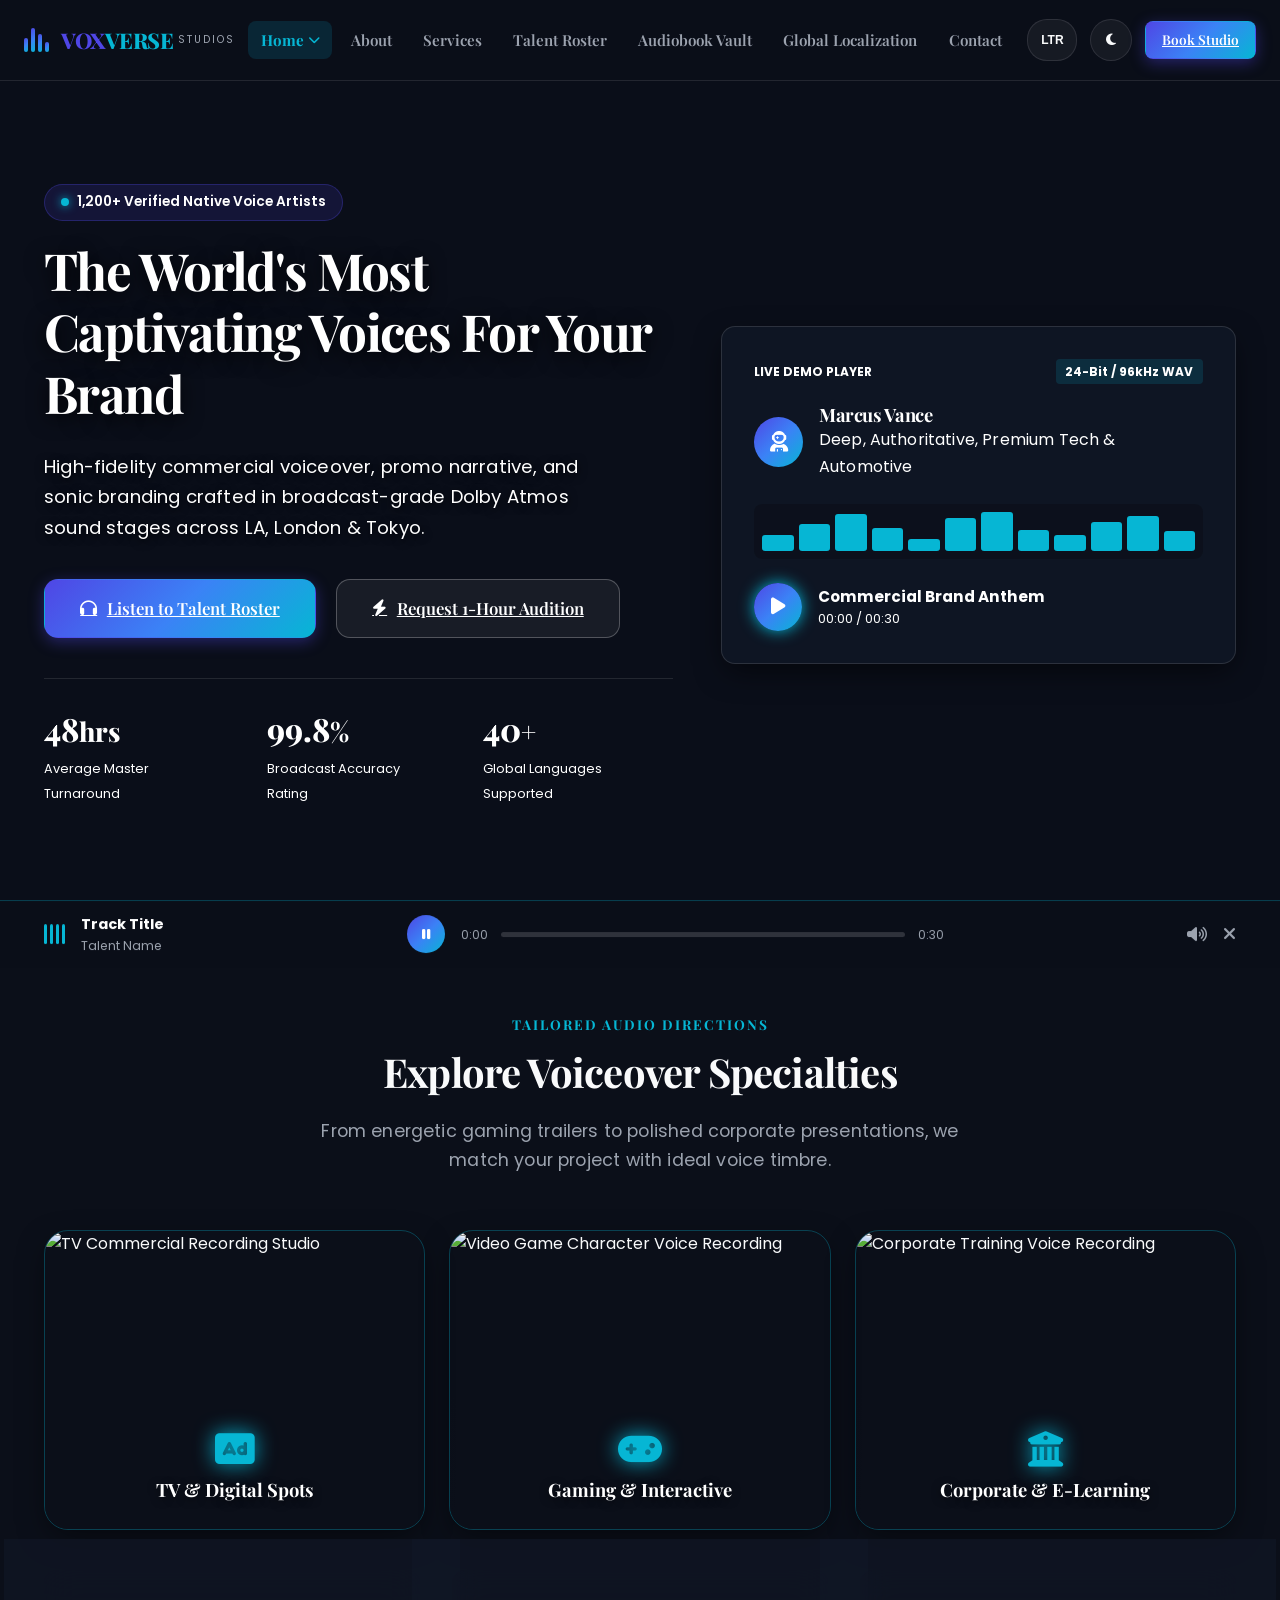
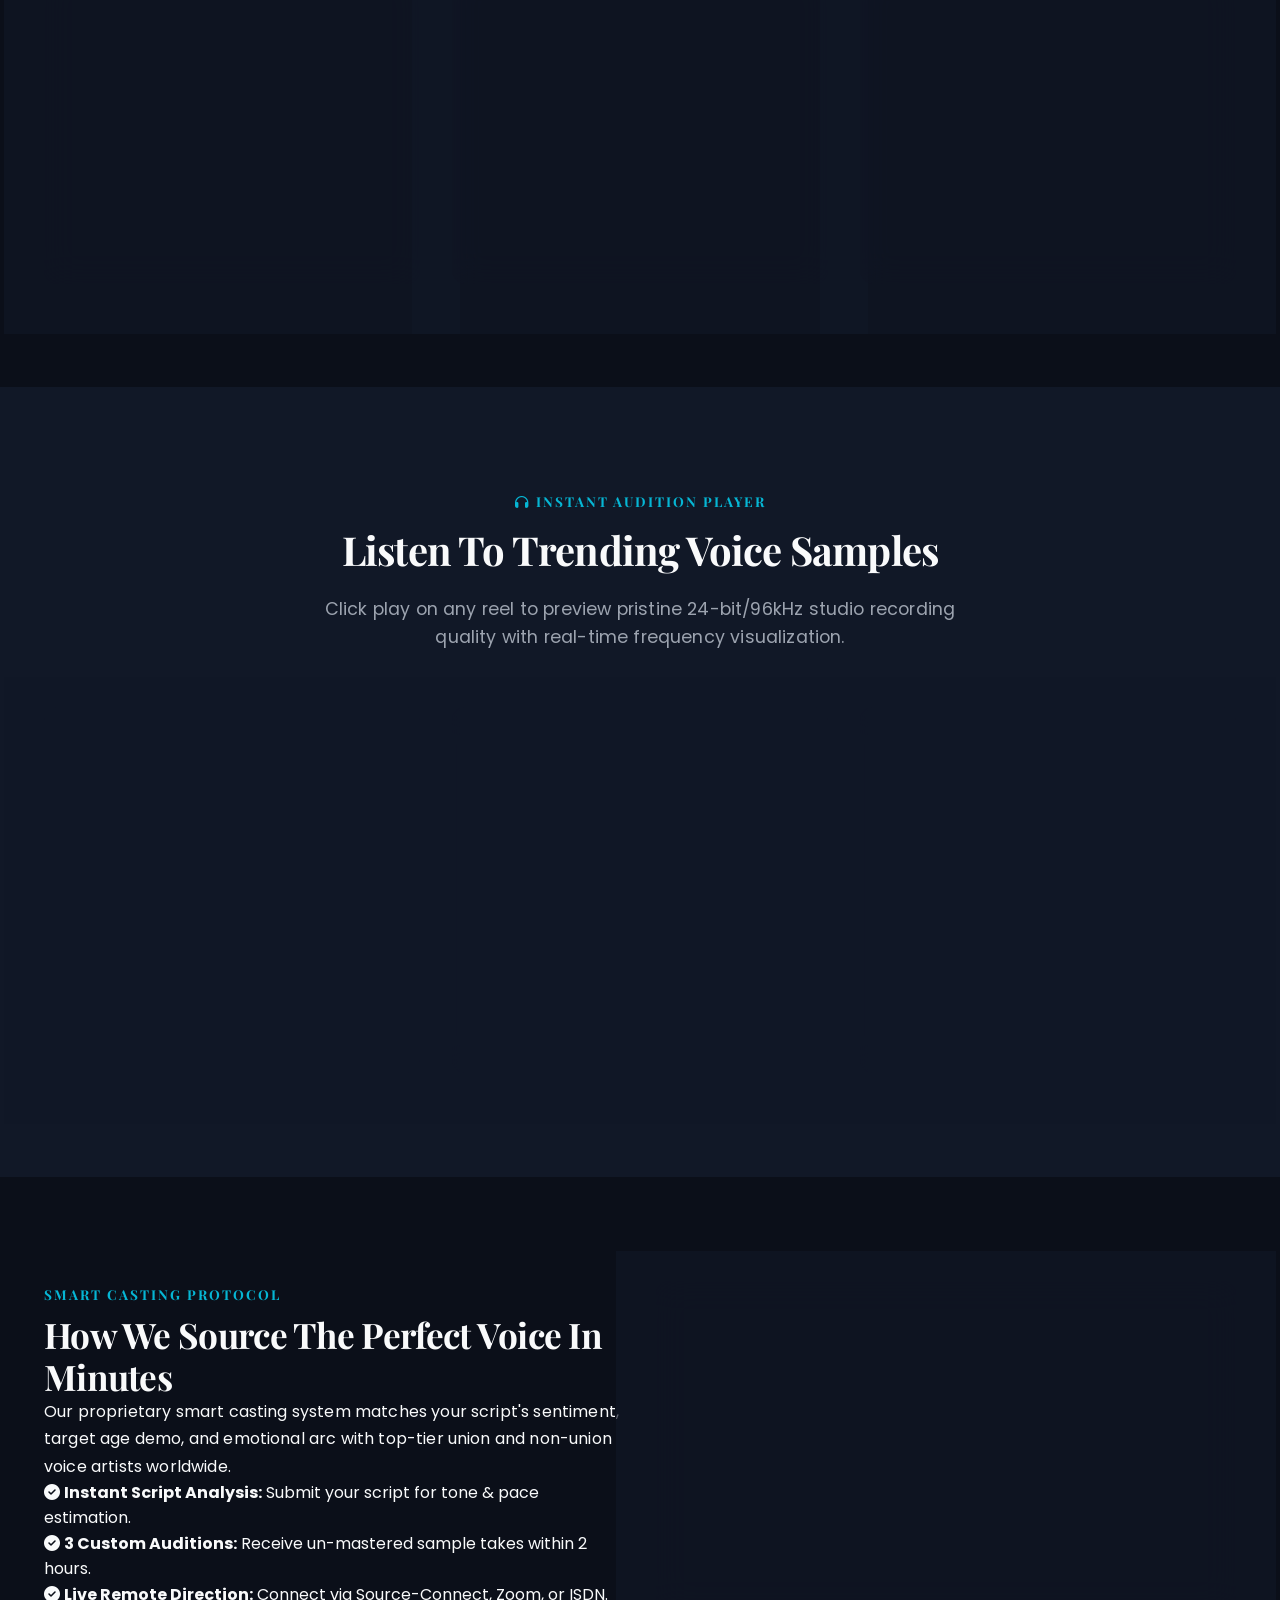
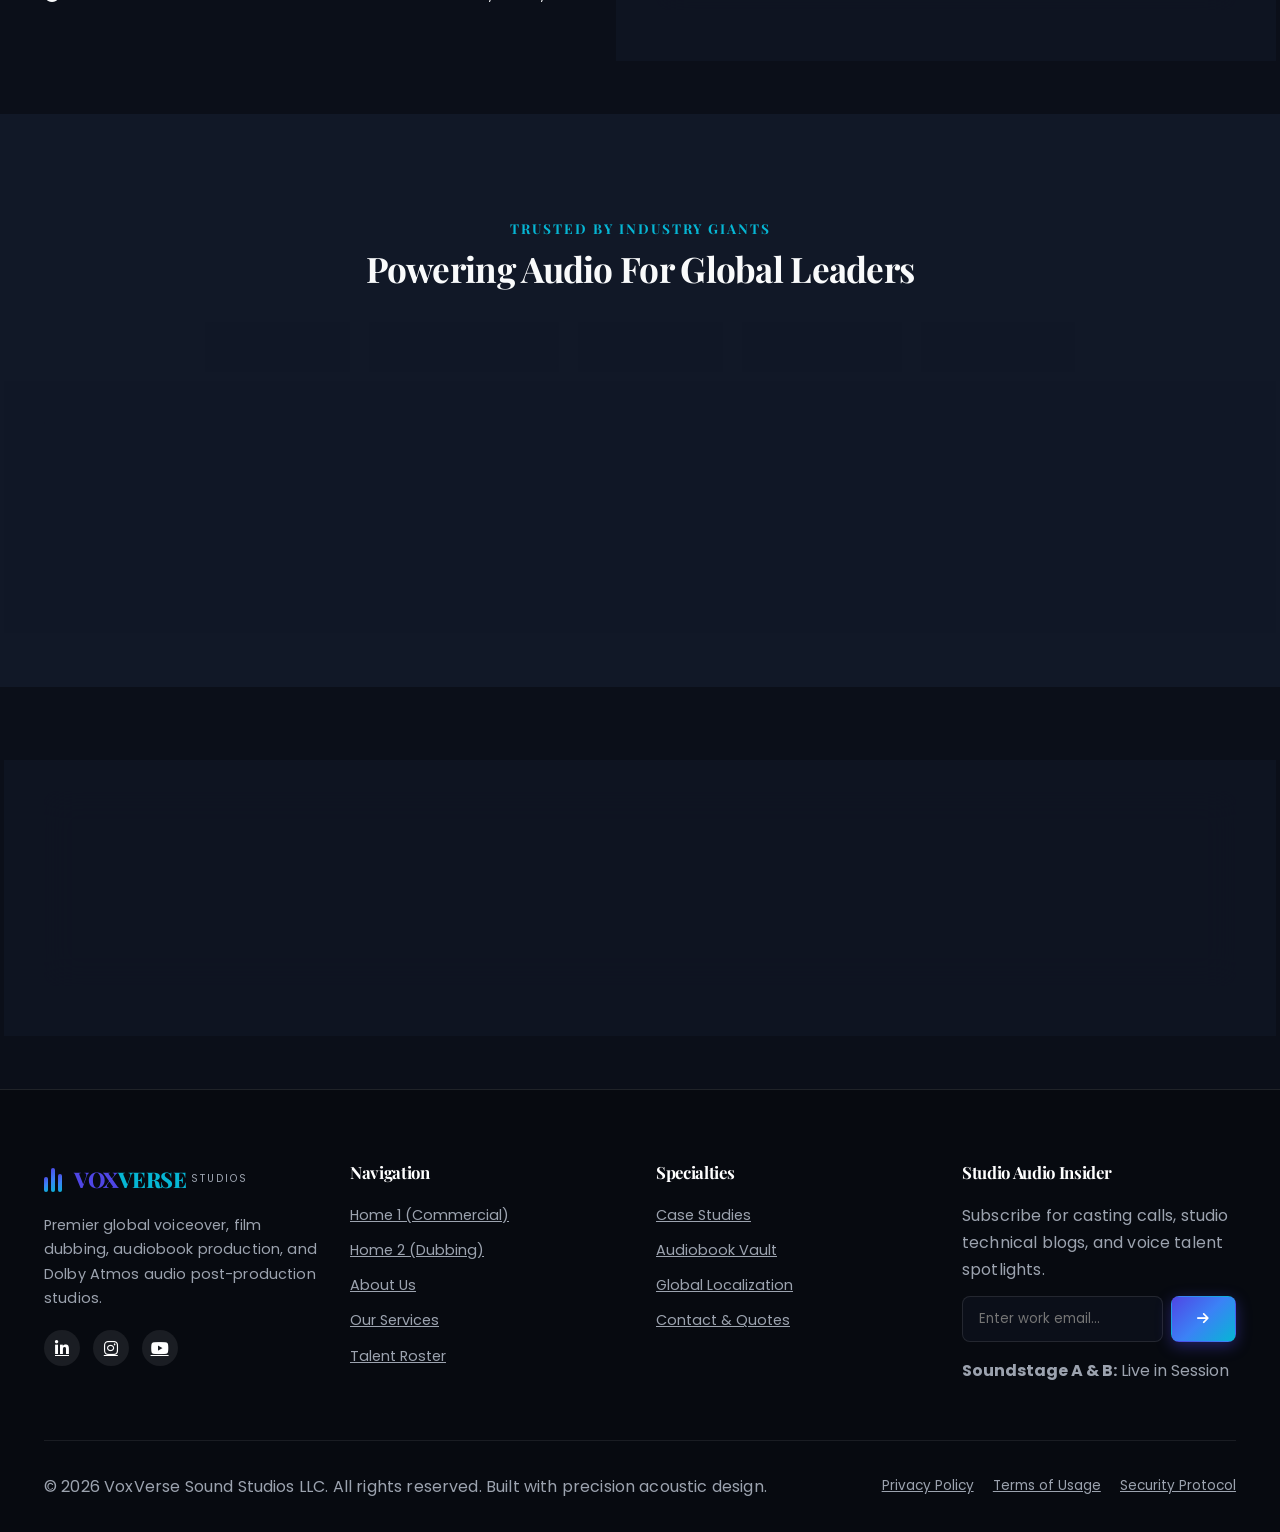
==== commit 832c4841: "kk" ====
--- a/index.html
+++ b/index.html
@@ -6,10 +6,10 @@
   <title>VoxVerse Studio - Voiceover & Multilingual Dubbing Network</title>
   <meta name="description" content="Premier global voiceover, multilingual film dubbing, audiobook narration, and audio post-production studio. High-definition native talent roster and state-of-the-art ADR facilities.">
   
-  <!-- Fonts: Broadway Style (Limelight & Abril Fatface) -->
+  <!-- Professional Typography Fonts -->
   <link rel="preconnect" href="https://fonts.googleapis.com">
   <link rel="preconnect" href="https://fonts.gstatic.com" crossorigin>
-  <link href="https://fonts.googleapis.com/css2?family=Abril+Fatface&family=Limelight&display=swap" rel="stylesheet">
+  <link href="https://fonts.googleapis.com/css2?family=Poppins:wght@300;400;500;600;700;800&family=Playfair+Display:wght@400;600;700;800&family=Inter:wght@300;400;500;600&display=swap" rel="stylesheet">
   
   <!-- FontAwesome / Feather Icons CDN -->
   <link rel="stylesheet" href="https://cdnjs.cloudflare.com/ajax/libs/font-awesome/6.4.0/css/all.min.css">
@@ -29,7 +29,7 @@
     <div class="header-container">
       
       <!-- LOGO -->
-      <a href="#home1" class="brand-logo" onclick="navigateTo('home1')">
+      <a href="index.html" class="brand-logo">
         <div class="logo-icon">
           <span class="bar bar1"></span>
           <span class="bar bar2"></span>
@@ -54,13 +54,13 @@
             </a>
             <ul class="dropdown-menu">
               <li>
-                <a href="#home1" onclick="navigateTo('home1')" class="dropdown-link" id="nav-home1">
+                <a href="index.html" class="dropdown-link" id="nav-home1">
                   <div class="drop-link-title"><i class="fa-solid fa-microphone-lines"></i> Home 1</div>
                   <div class="drop-link-sub">Commercial & Brand Voiceover</div>
                 </a>
               </li>
               <li>
-                <a href="#home2" onclick="navigateTo('home2')" class="dropdown-link" id="nav-home2">
+                <a href="home2.html" class="dropdown-link" id="nav-home2">
                   <div class="drop-link-title"><i class="fa-solid fa-film"></i> Home 2</div>
                   <div class="drop-link-sub">Dubbing & Movie Localization</div>
                 </a>
@@ -69,38 +69,38 @@
           </li>
 
           <li class="nav-item">
-            <a href="#about" onclick="navigateTo('about')" class="nav-link" id="nav-about">
+            <a href="about.html" class="nav-link" id="nav-about">
               <span class="nav-text">About</span>
             </a>
           </li>
 
           <li class="nav-item">
-            <a href="#services" onclick="navigateTo('services')" class="nav-link" id="nav-services">
+            <a href="services.html" class="nav-link" id="nav-services">
               <span class="nav-text">Services</span>
             </a>
           </li>
 
           <li class="nav-item">
-            <a href="#talent" onclick="navigateTo('talent')" class="nav-link" id="nav-talent">
+            <a href="talent.html" class="nav-link" id="nav-talent">
               <span class="nav-text">Talent Roster</span>
             </a>
           </li>
 
           <!-- UNIQUE CUSTOM PAGES -->
           <li class="nav-item">
-            <a href="#audiobook" onclick="navigateTo('audiobook')" class="nav-link" id="nav-audiobook">
+            <a href="audiobook.html" class="nav-link" id="nav-audiobook">
               <span class="nav-text">Audiobook Vault</span>
             </a>
           </li>
 
           <li class="nav-item">
-            <a href="#localization" onclick="navigateTo('localization')" class="nav-link" id="nav-localization">
+            <a href="localization.html" class="nav-link" id="nav-localization">
               <span class="nav-text">Global Localization</span>
             </a>
           </li>
 
           <li class="nav-item">
-            <a href="#contact" onclick="navigateTo('contact')" class="nav-link" id="nav-contact">
+            <a href="contact.html" class="nav-link" id="nav-contact">
               <span class="nav-text">Contact</span>
             </a>
           </li>
@@ -123,7 +123,7 @@
           </li>
 
           <li class="nav-item nav-utility-item mt-2">
-            <a href="#contact" onclick="navigateTo('contact')" class="btn btn-primary btn-block header-cta">Book Studio</a>
+            <a href="contact.html" class="btn btn-primary btn-block header-cta">Book Studio</a>
           </li>
 
         </ul>
@@ -144,7 +144,7 @@
         </button>
 
         <!-- CTA Button -->
-        <a href="#contact" onclick="navigateTo('contact')" class="btn btn-primary btn-sm header-cta desktop-only-btn">Book Studio</a>
+        <a href="contact.html" class="btn btn-primary btn-sm header-cta desktop-only-btn">Book Studio</a>
 
         <!-- Mobile Menu Hamburger -->
         <button class="mobile-nav-toggle" id="mobileMenuBtn" aria-label="Toggle Navigation Menu">
@@ -158,10 +158,6 @@
   <!-- MAIN PAGE CONTAINER -->
   <main class="page-content" id="app">
 
-    <!-- ================================================================= -->
-    <!-- 1. HOME 1 (Commercial & Brand Voiceover Focus) -->
-    <!-- ================================================================= -->
-    <div id="page-home1" class="page-view active">
       
       <!-- Section 1: Hero Home 1 -->
       <section class="section hero-section hero-home1">
@@ -174,8 +170,8 @@
             <h1 class="hero-title">The World's Most Captivating <span class="white-text">Voices For Your Brand</span></h1>
             <p class="hero-subtitle">High-fidelity commercial voiceover, promo narrative, and sonic branding crafted in broadcast-grade Dolby Atmos sound stages across LA, London & Tokyo.</p>
             <div class="hero-cta-group">
-              <a href="#talent" onclick="navigateTo('talent')" class="btn btn-primary btn-lg"><i class="fa-solid fa-headphones"></i> Listen to Talent Roster</a>
-              <a href="#contact" onclick="navigateTo('contact')" class="btn btn-outline btn-lg"><i class="fa-solid fa-bolt"></i> Request 1-Hour Audition</a>
+              <a href="talent.html" class="btn btn-primary btn-lg"><i class="fa-solid fa-headphones"></i> Listen to Talent Roster</a>
+              <a href="contact.html" class="btn btn-outline btn-lg"><i class="fa-solid fa-bolt"></i> Request 1-Hour Audition</a>
             </div>
             <div class="hero-stats-row">
               <div class="stat-item">
@@ -243,24 +239,50 @@
             <h2>Explore Voiceover Specialties</h2>
             <p>From energetic gaming trailers to polished corporate presentations, we match your project with ideal voice timbre.</p>
           </div>
+          
+          <!-- Visual Showcase Row -->
+          <div class="visual-showcase-grid mb-5">
+            <div class="showcase-img-card">
+              <img src="https://encrypted-tbn0.gstatic.com/images?q=tbn:ANd9GcQ2n0eY9xVwwVSUmaejnytMmBQPX8dB88MuHHSK_lRMGA&s=10" alt="TV Commercial Recording Studio" loading="lazy">
+              <div class="showcase-overlay">
+                <i class="fa-solid fa-rectangle-ad"></i>
+                <span>TV & Digital Spots</span>
+              </div>
+            </div>
+            <div class="showcase-img-card">
+              <img src="https://encrypted-tbn0.gstatic.com/images?q=tbn:ANd9GcRBw17yQe7v5cVY9REtlbYqmfdiCbPiMXGdtGJzb1kc6aMMwY-FXT8XrAFG&s=10" alt="Video Game Character Voice Recording" loading="lazy">
+              <div class="showcase-overlay">
+                <i class="fa-solid fa-gamepad"></i>
+                <span>Gaming & Interactive</span>
+              </div>
+            </div>
+            <div class="showcase-img-card">
+              <img src="https://encrypted-tbn0.gstatic.com/images?q=tbn:ANd9GcTbBuHlnRFgZKSgwO_HGppjahbGX7c8T55UtdS_XuD8MS2j7kOc8XUpoRNg&s=10" alt="Corporate Training Voice Recording" loading="lazy">
+              <div class="showcase-overlay">
+                <i class="fa-solid fa-building-columns"></i>
+                <span>Corporate & E-Learning</span>
+              </div>
+            </div>
+          </div>
+          
           <div class="grid grid-3">
             <div class="category-card glass-panel">
               <div class="cat-icon"><i class="fa-solid fa-rectangle-ad"></i></div>
               <h3>TV & Digital Commercials</h3>
               <p>Punchy, high-impact vocal spots designed to drive conversions across television, Spotify, and social media channels.</p>
-              <a href="#talent" onclick="navigateTo('talent')" class="link-arrow">Browse Commercial Talent <i class="fa-solid fa-arrow-right"></i></a>
+              <a href="talent.html" class="link-arrow">Browse Commercial Talent <i class="fa-solid fa-arrow-right"></i></a>
             </div>
             <div class="category-card glass-panel">
               <div class="cat-icon"><i class="fa-solid fa-gamepad"></i></div>
               <h3>Video Games & Interactive</h3>
               <p>Dynamic character voices, combat grunts, and emotional creature design recorded with spatial audio positioning.</p>
-              <a href="#talent" onclick="navigateTo('talent')" class="link-arrow">Browse Gaming Voices <i class="fa-solid fa-arrow-right"></i></a>
+              <a href="talent.html" class="link-arrow">Browse Gaming Voices <i class="fa-solid fa-arrow-right"></i></a>
             </div>
             <div class="category-card glass-panel">
               <div class="cat-icon"><i class="fa-solid fa-building-columns"></i></div>
               <h3>Corporate & E-Learning</h3>
               <p>Articulate, engaging instructional voices that keep learners attentive through long-form modules and presentations.</p>
-              <a href="#talent" onclick="navigateTo('talent')" class="link-arrow">Browse Corporate Voices <i class="fa-solid fa-arrow-right"></i></a>
+              <a href="talent.html" class="link-arrow">Browse Corporate Voices <i class="fa-solid fa-arrow-right"></i></a>
             </div>
           </div>
         </div>
@@ -472,1720 +494,15 @@
             <h2>Ready To Elevate Your Commercial Sound?</h2>
             <p>Get in touch with our executive casting producers for direct quotes and live audition session bookings.</p>
             <div class="cta-btn-group">
-              <a href="#contact" onclick="navigateTo('contact')" class="btn btn-primary btn-lg">Start Project Inquiry</a>
-              <a href="#talent" onclick="navigateTo('talent')" class="btn btn-outline btn-lg">Explore Roster</a>
+              <a href="contact.html" class="btn btn-primary btn-lg">Start Project Inquiry</a>
+              <a href="talent.html" class="btn btn-outline btn-lg">Explore Roster</a>
             </div>
           </div>
         </div>
       </section>
 
-    </div>
-
-    <!-- ================================================================= -->
-    <!-- 2. HOME 2 (Dubbing & Movie Localization Focus) -->
-    <!-- ================================================================= -->
-    <div id="page-home2" class="page-view">
-      
-      <!-- Section 1: Hero Home 2 (Redesigned Cinematic Dubbing Soundstage) -->
-      <section class="section hero-section hero-home2">
-        <div class="hero-bg-overlay"></div>
-        <div class="container hero-container">
-          <div class="hero-content">
-            <div class="badge-pill gold-badge mb-3">
-              <i class="fa-solid fa-clapperboard"></i> Hollywood-Grade Dubbing & ADR Studio
-            </div>
-            <h1 class="hero-title">Precision Lip-Sync <span class="white-text">Multilingual Localization</span></h1>
-            <p class="hero-subtitle">Transforming major motion pictures, episodic streaming series, and gaming franchises for global distribution with syllable-accurate lip matching and native director direction.</p>
-            
-            <div class="hero-features-list grid grid-2 mb-4">
-              <div class="h-feat-item"><i class="fa-solid fa-circle-check text-accent"></i> 40+ Native Language Stems</div>
-              <div class="h-feat-item"><i class="fa-solid fa-circle-check text-accent"></i> 7.1.4 Dolby Atmos Re-Recording</div>
-              <div class="h-feat-item"><i class="fa-solid fa-circle-check text-accent"></i> Syllable Rhythmic Translation</div>
-              <div class="h-feat-item"><i class="fa-solid fa-circle-check text-accent"></i> Source-Connect Encrypted Sync</div>
-            </div>
-
-            <div class="hero-cta-group">
-              <a href="#services" onclick="navigateTo('services')" class="btn btn-secondary btn-lg"><i class="fa-solid fa-film"></i> Explore Dubbing Suite</a>
-              <a href="#contact" onclick="navigateTo('contact')" class="btn btn-outline btn-lg"><i class="fa-solid fa-sliders"></i> Request Dubbing Audit</a>
-            </div>
-          </div>
-
-          <div class="hero-visual">
-            <div class="dubbing-hero-card glass-panel">
-              <div class="card-top-tag">
-                <span><i class="fa-solid fa-video"></i> CINEMATIC ADR SOUNDSTAGE</span>
-                <span class="live-dot"><span class="pulse-dot"></span> STUDIO LIVE</span>
-              </div>
-              <div class="cinema-preview-box">
-                <img src="https://img.magnific.com/free-photo/view-3d-cinema-theatre-room_23-2151066969.jpg?semt=ais_hybrid&w=740&q=80" alt="3D Cinema Theatre Room Dubbing Screen" class="cinema-img">
-                <div class="cinema-overlay">
-                  <div class="tc-stamp">TC 01:24:45:12</div>
-                  <button class="play-cinema-btn" onclick="playAudioSample('The Olympus Protocol', 'Dubbed Cinematic Stem (Spanish)', 'https://actions.google.com/sounds/v1/ambiences/field_night.ogg')">
-                    <i class="fa-solid fa-play"></i> Play Dubbed Stem
-                  </button>
-                </div>
-              </div>
-              <div class="stem-selector-row mt-3">
-                <span class="stem-label">Active Audio Stem:</span>
-                <div class="stem-buttons">
-                  <button class="stem-btn active" onclick="switchLanguageTrack('Original English')">English Original</button>
-                  <button class="stem-btn" onclick="switchLanguageTrack('Neutral Spanish')">Spanish Dub</button>
-                  <button class="stem-btn" onclick="switchLanguageTrack('Parisian French')">French Dub</button>
-                </div>
-              </div>
-            </div>
-          </div>
-        </div>
-      </section>
-
-      <!-- Section 2: Dubbing Tech Capabilities Matrix -->
-      <section class="section dubbing-tech-section">
-        <div class="container">
-          <div class="section-header text-center">
-            <span class="sub-heading">Precision ADR Engineering</span>
-            <h2>Hollywood-Grade Synchronization</h2>
-            <p>Our dubbing workflow utilizes proprietary rhythmic script adaptation to match syllable shapes and breathing cadence.</p>
-          </div>
-          <div class="grid grid-3">
-            <div class="tech-card glass-panel">
-              <div class="tech-num">01</div>
-              <h3>Syllabic Lip Sync</h3>
-              <p>Script adaptation by native phonetic experts matching lip closures (M, B, P) for flawless illusion on screen.</p>
-            </div>
-            <div class="tech-card glass-panel">
-              <div class="tech-num">02</div>
-              <h3>Dolby Atmos 7.1.4 Mix</h3>
-              <p>Spatial re-recording mixers integrate dubbed dialog into original M&E (Music & Effects) stems seamlessly.</p>
-            </div>
-            <div class="tech-card glass-panel">
-              <div class="tech-num">03</div>
-              <h3>Source-Connect Pro</h3>
-              <p>Real-time encrypted studio-to-studio session linking across our studios in 14 countries worldwide.</p>
-            </div>
-          </div>
-        </div>
-      </section>
-
-      <!-- Section 3: Before & After Dubbing Audio Showcase -->
-      <section class="section dub-showcase-section bg-alt" id="dub-comparison">
-        <div class="container">
-          <div class="section-header text-center">
-            <span class="sub-heading"><i class="fa-solid fa-sliders"></i> Interactive Comparison</span>
-            <h2>Compare Original vs Dubbed Dialog Stems</h2>
-            <p>Seamlessly toggle between original theatrical dialog stems and our precision lip-synced localized dubbed tracks.</p>
-          </div>
-          <div class="dub-comparison-grid">
-            
-            <!-- Dub Card 1 -->
-            <div class="dub-card glass-panel">
-              <div class="dub-card-header">
-                <div class="dub-project-info">
-                  <div class="dub-badge-row">
-                    <span class="dub-badge"><i class="fa-solid fa-clapperboard"></i> Sci-Fi Blockbuster</span>
-                    <span class="dub-format-chip">Dolby Atmos 7.1.4</span>
-                  </div>
-                  <h3>"Chronos: Beyond Time"</h3>
-                </div>
-                <div class="sync-accuracy-tag">
-                  <i class="fa-solid fa-bolt"></i> 99.4% Lip Match
-                </div>
-              </div>
-
-              <!-- Interactive Visualizer Box -->
-              <div class="stem-track-box">
-                <div class="stem-track-info">
-                  <span class="stem-label"><i class="fa-solid fa-sliders"></i> Master Studio Stems</span>
-                  <span class="stem-specs"><i class="fa-solid fa-microchip"></i> AI-Powered Alignment</span>
-                </div>
-                
-                <div class="waveform-comparison-visual">
-                  <!-- Original Track -->
-                  <div class="wave-stem orig-stem">
-                    <div class="stem-meta">
-                      <span class="stem-tag"><i class="fa-solid fa-microphone"></i> Original (EN)</span>
-                      <span class="stem-speaker">Voice: Marcus Vance</span>
-                    </div>
-                    <div class="mini-bars">
-                      <span style="height: 35%;"></span><span style="height: 65%;"></span><span style="height: 95%;"></span><span style="height: 50%;"></span><span style="height: 85%;"></span><span style="height: 40%;"></span><span style="height: 90%;"></span><span style="height: 60%;"></span><span style="height: 75%;"></span><span style="height: 100%;"></span><span style="height: 45%;"></span><span style="height: 80%;"></span><span style="height: 55%;"></span><span style="height: 70%;"></span>
-                    </div>
-                  </div>
-
-                  <!-- Wave Equalizer Visual Divider -->
-                  <div class="wave-sync-indicator">
-                    <span class="sync-line"></span>
-                    <span class="sync-pulse"><i class="fa-solid fa-arrows-left-right"></i> Frame Perfect Sync</span>
-                    <span class="sync-line"></span>
-                  </div>
-
-                  <!-- Dubbed Track -->
-                  <div class="wave-stem dub-stem">
-                    <div class="stem-meta">
-                      <span class="stem-tag accent"><i class="fa-solid fa-language"></i> Dubbed (ES)</span>
-                      <span class="stem-speaker">Voice: Carlos Mendoza</span>
-                    </div>
-                    <div class="mini-bars accent">
-                      <span style="height: 38%;"></span><span style="height: 62%;"></span><span style="height: 98%;"></span><span style="height: 52%;"></span><span style="height: 82%;"></span><span style="height: 42%;"></span><span style="height: 92%;"></span><span style="height: 58%;"></span><span style="height: 78%;"></span><span style="height: 96%;"></span><span style="height: 48%;"></span><span style="height: 84%;"></span><span style="height: 52%;"></span><span style="height: 74%;"></span>
-                    </div>
-                  </div>
-                </div>
-              </div>
-
-              <!-- Controls Row -->
-              <div class="dub-controls-row">
-                <button class="btn btn-sm btn-outline stem-btn" onclick="playAudioSample('Chronos', 'Original English Stem', 'https://actions.google.com/sounds/v1/ambiences/rain_heavy.ogg')">
-                  <i class="fa-solid fa-play"></i> Original English (EN)
-                </button>
-                <div class="vs-divider">VS</div>
-                <button class="btn btn-sm btn-primary stem-btn" onclick="playAudioSample('Chronos', 'Dubbed Spanish Stem', 'https://actions.google.com/sounds/v1/ambiences/outdoor_synth.ogg')">
-                  <i class="fa-solid fa-play"></i> Dubbed Spanish (ES)
-                </button>
-              </div>
-            </div>
-
-            <!-- Dub Card 2 -->
-            <div class="dub-card glass-panel">
-              <div class="dub-card-header">
-                <div class="dub-project-info">
-                  <div class="dub-badge-row">
-                    <span class="dub-badge"><i class="fa-solid fa-dragon"></i> Anime Feature Series</span>
-                    <span class="dub-format-chip">24-Bit / 96kHz</span>
-                  </div>
-                  <h3>"Cyber Valkyrie: Neo Tokyo"</h3>
-                </div>
-                <div class="sync-accuracy-tag">
-                  <i class="fa-solid fa-bolt"></i> 99.8% Syllabic Precision
-                </div>
-              </div>
-
-              <!-- Interactive Visualizer Box -->
-              <div class="stem-track-box">
-                <div class="stem-track-info">
-                  <span class="stem-label"><i class="fa-solid fa-sliders"></i> Master Studio Stems</span>
-                  <span class="stem-specs"><i class="fa-solid fa-wand-magic-sparkles"></i> Atmos Mix Preserved</span>
-                </div>
-
-                <div class="waveform-comparison-visual">
-                  <!-- Original Track -->
-                  <div class="wave-stem orig-stem">
-                    <div class="stem-meta">
-                      <span class="stem-tag"><i class="fa-solid fa-microphone"></i> Original (JP)</span>
-                      <span class="stem-speaker">Voice: Aoi Takahashi</span>
-                    </div>
-                    <div class="mini-bars">
-                      <span style="height: 48%;"></span><span style="height: 80%;"></span><span style="height: 92%;"></span><span style="height: 45%;"></span><span style="height: 75%;"></span><span style="height: 65%;"></span><span style="height: 88%;"></span><span style="height: 55%;"></span><span style="height: 70%;"></span><span style="height: 95%;"></span><span style="height: 40%;"></span><span style="height: 82%;"></span><span style="height: 60%;"></span><span style="height: 78%;"></span>
-                    </div>
-                  </div>
-
-                  <!-- Wave Equalizer Visual Divider -->
-                  <div class="wave-sync-indicator">
-                    <span class="sync-line"></span>
-                    <span class="sync-pulse"><i class="fa-solid fa-arrows-left-right"></i> Frame Perfect Sync</span>
-                    <span class="sync-line"></span>
-                  </div>
-
-                  <!-- Dubbed Track -->
-                  <div class="wave-stem dub-stem">
-                    <div class="stem-meta">
-                      <span class="stem-tag accent"><i class="fa-solid fa-language"></i> Dubbed (EN)</span>
-                      <span class="stem-speaker">Voice: Sarah Jenkins</span>
-                    </div>
-                    <div class="mini-bars accent">
-                      <span style="height: 50%;"></span><span style="height: 82%;"></span><span style="height: 90%;"></span><span style="height: 48%;"></span><span style="height: 78%;"></span><span style="height: 62%;"></span><span style="height: 86%;"></span><span style="height: 58%;"></span><span style="height: 72%;"></span><span style="height: 92%;"></span><span style="height: 42%;"></span><span style="height: 84%;"></span><span style="height: 58%;"></span><span style="height: 80%;"></span>
-                    </div>
-                  </div>
-                </div>
-              </div>
-
-              <!-- Controls Row -->
-              <div class="dub-controls-row">
-                <button class="btn btn-sm btn-outline stem-btn" onclick="playAudioSample('Cyber Valkyrie', 'Original Japanese Stem', 'https://actions.google.com/sounds/v1/ambiences/forest_morning.ogg')">
-                  <i class="fa-solid fa-play"></i> Original Japanese (JP)
-                </button>
-                <div class="vs-divider">VS</div>
-                <button class="btn btn-sm btn-primary stem-btn" onclick="playAudioSample('Cyber Valkyrie', 'Dubbed English Stem', 'https://actions.google.com/sounds/v1/ambiences/fire_crackling.ogg')">
-                  <i class="fa-solid fa-play"></i> Dubbed English (EN)
-                </button>
-              </div>
-            </div>
-
-          </div>
-        </div>
-      </section>
-
-      <!-- Section 4: Localization Workflow Timeline -->
-      <section class="section timeline-section" id="localization-pipeline">
-        <div class="container">
-          <div class="section-header text-center">
-            <span class="sub-heading"><i class="fa-solid fa-diagram-project"></i> End-to-End Workflow</span>
-            <h2>Our 6-Step Localization Pipeline</h2>
-            <p>From initial M&E separation to Netflix & theatrical compliant audio deliverables.</p>
-          </div>
-          <div class="pipeline-grid">
-
-            <!-- Step 1 -->
-            <div class="pipeline-card glass-panel">
-              <div class="pipeline-header">
-                <span class="step-num">01</span>
-                <div class="step-icon"><i class="fa-solid fa-scissors"></i></div>
-              </div>
-              <h3>M&E Stem Separation</h3>
-              <p>Isolating dialog while retaining full music & sound effect tracks using AI-assisted stem demixing.</p>
-              <span class="pipeline-tag">Phase 1: Ingestion</span>
-            </div>
-
-            <!-- Step 2 -->
-            <div class="pipeline-card glass-panel">
-              <div class="pipeline-header">
-                <span class="step-num">02</span>
-                <div class="step-icon"><i class="fa-solid fa-language"></i></div>
-              </div>
-              <h3>Rhythmic Translation</h3>
-              <p>Adapting target script length and syllable counts to match precise visual lip-flap timing.</p>
-              <span class="pipeline-tag">Phase 2: Scripting</span>
-            </div>
-
-            <!-- Step 3 -->
-            <div class="pipeline-card glass-panel">
-              <div class="pipeline-header">
-                <span class="step-num">03</span>
-                <div class="step-icon"><i class="fa-solid fa-users-viewfinder"></i></div>
-              </div>
-              <h3>Casting & Director Audition</h3>
-              <p>Selecting native voice talent matching original character timbre, age, and emotional weight.</p>
-              <span class="pipeline-tag">Phase 3: Casting</span>
-            </div>
-
-            <!-- Step 4 -->
-            <div class="pipeline-card glass-panel">
-              <div class="pipeline-header">
-                <span class="step-num">04</span>
-                <div class="step-icon"><i class="fa-solid fa-microphone-lines"></i></div>
-              </div>
-              <h3>ADR Soundstage Recording</h3>
-              <p>Recording sessions on Neumann U87 & Sennheiser MKH416 mics with live Source-Connect sync.</p>
-              <span class="pipeline-tag">Phase 4: Tracking</span>
-            </div>
-
-            <!-- Step 5 -->
-            <div class="pipeline-card glass-panel">
-              <div class="pipeline-header">
-                <span class="step-num">05</span>
-                <div class="step-icon"><i class="fa-solid fa-sliders"></i></div>
-              </div>
-              <h3>Re-Recording Mixing</h3>
-              <p>EQ matching, room impulse reverb fitting, dynamic spatial positioning in Dolby Atmos.</p>
-              <span class="pipeline-tag">Phase 5: Audio Post</span>
-            </div>
-
-            <!-- Step 6 -->
-            <div class="pipeline-card glass-panel">
-              <div class="pipeline-header">
-                <span class="step-num">06</span>
-                <div class="step-icon"><i class="fa-solid fa-circle-check"></i></div>
-              </div>
-              <h3>QC & Delivery Package</h3>
-              <p>Automated loudness checks & human verification compliant with Netflix & theatrical standards.</p>
-              <span class="pipeline-tag">Phase 6: Delivery</span>
-            </div>
-
-          </div>
-        </div>
-      </section>
-
-      <!-- Section 5: Dubbing Director Roster Spotlight -->
-      <section class="section director-section bg-alt">
-        <div class="container">
-          <div class="section-header">
-            <span class="sub-heading">World Class Leadership</span>
-            <h2>Meet Our Senior Dubbing Directors</h2>
-          </div>
-          <div class="grid grid-3">
-            <div class="director-card glass-panel">
-              <div class="dir-avatar"><i class="fa-solid fa-clapperboard"></i></div>
-              <h3>Hiroshi Tanaka</h3>
-              <span class="dir-role">Anime & Game Localization Lead (Tokyo)</span>
-              <p>15+ years directing Japanese-to-English animated series localization for global platforms.</p>
-            </div>
-            <div class="director-card glass-panel">
-              <div class="dir-avatar"><i class="fa-solid fa-headphones"></i></div>
-              <h3>Sofia Ramirez</h3>
-              <span class="dir-role">Head of Latin American Dubbing (Mexico City)</span>
-              <p>Supervised over 200 streaming movie dubbing projects with award-winning voice cast.</p>
-            </div>
-            <div class="director-card glass-panel">
-              <div class="dir-avatar"><i class="fa-solid fa-sliders"></i></div>
-              <h3>Jean-Luc Moreau</h3>
-              <span class="dir-role">European Theatrical Supervisor (Paris)</span>
-              <p>Specializes in French & European theatrical ADR lip-sync for major Hollywood features.</p>
-            </div>
-          </div>
-        </div>
-      </section>
-
-      <!-- Section 6: Home 2 Producer Quote Request -->
-      <section class="section dub-cta-section">
-        <div class="container">
-          <div class="cta-box glass-panel text-center">
-            <h2>Need Multilingual Dubbing For Your Feature Film or Series?</h2>
-            <p>Our studio producers provide full script analysis, stem breakdown, and turn-key localization estimates.</p>
-            <a href="#contact" onclick="navigateTo('contact')" class="btn btn-secondary btn-lg">Request Localization Quote</a>
-          </div>
-        </div>
-      </section>
-
-    </div>
-
-    <!-- ================================================================= -->
-    <!-- 3. ABOUT US PAGE -->
-    <!-- ================================================================= -->
-    <div id="page-about" class="page-view">
-      
-      <!-- Section 1: About Hero -->
-      <section class="section hero-section hero-about">
-        <div class="hero-bg-overlay"></div>
-        <div class="container hero-container hero-centered">
-          <div class="hero-content">
-            <span class="sub-heading">Our Legacy</span>
-            <h1 class="hero-title">Pioneering <span class="white-text">Acoustic Excellence</span> Since 2010</h1>
-            <p class="hero-subtitle">Built by audio engineers and voice actors, VoxVerse Studio bridges human emotion with cutting-edge spatial sound tech.</p>
-          </div>
-        </div>
-      </section>
-
-      <!-- Section 2: Studio Story & Vision -->
-      <section class="section story-section">
-        <div class="container">
-          <div class="grid grid-2 align-center">
-            <div>
-              <span class="sub-heading">Architects of Sound</span>
-              <h2>Where Technology Meets Vocal Passion</h2>
-              <p>Founded in Los Angeles, VoxVerse Studio expanded into a global network of interconnected recording facilities. We believe every story deserves a voice that resonates across borders, cultures, and media platforms.</p>
-              <p>Our state-of-the-art facilities are built with floating room-in-room acoustic designs, ensuring absolute noise isolation and pristine frequency response.</p>
-            </div>
-            <div class="glass-panel p-4">
-              <h3>Core Milestones</h3>
-              <div class="milestone-list">
-                <div class="m-item"><strong>2010:</strong> First Flagship Studio Launched in Burbank, CA.</div>
-                <div class="m-item"><strong>2015:</strong> Built London & Tokyo Remote Audio Hubs.</div>
-                <div class="m-item"><strong>2020:</strong> Launched Remote Source-Connect HD Sync Engine.</div>
-                <div class="m-item"><strong>2024:</strong> Integrated 7.1.4 Dolby Atmos Native Mixing Suites.</div>
-              </div>
-            </div>
-          </div>
-        </div>
-      </section>
-
-      <!-- Section 3: Global Sound Stages (LA, London, Tokyo) -->
-      <section class="section stages-section bg-alt" id="sound-stages">
-        <div class="container">
-          <div class="section-header text-center">
-            <span class="sub-heading"><i class="fa-solid fa-building-user"></i> Global Facilities</span>
-            <h2>Our Flagship Sound Stages</h2>
-            <p>World-class acoustic environments engineered for ultra-pristine vocal tracking and Dolby Atmos spatial audio mixing.</p>
-          </div>
-          <div class="soundstage-grid">
-
-            <!-- Stage 1 -->
-            <div class="soundstage-card glass-panel">
-              <div class="soundstage-img-wrapper">
-                <img src="https://images.unsplash.com/photo-1598488035139-bdbb2231ce04?auto=format&fit=crop&w=1000&q=80" alt="Los Angeles - Soundstage A" class="soundstage-img">
-                <span class="stage-location-badge"><i class="fa-solid fa-location-dot"></i> Los Angeles, CA</span>
-                <span class="stage-cert-badge">Dolby Atmos 7.1.4</span>
-              </div>
-              <div class="soundstage-content">
-                <h3>Los Angeles - Soundstage A</h3>
-                <p class="stage-desc">Our flagship Hollywood studio tailored for commercial voiceover, feature film ADR, and video game spatial audio capture.</p>
-                <ul class="stage-specs-list">
-                  <li><i class="fa-solid fa-check"></i> Neumann U87 & Sony C800G Mic Locker</li>
-                  <li><i class="fa-solid fa-check"></i> Avid Pro Tools HDX 64-Channel Rig</li>
-                  <li><i class="fa-solid fa-check"></i> Genelec 8351B SAM Spatial Monitoring</li>
-                </ul>
-                <div class="soundstage-footer">
-                  <span class="stage-size"><i class="fa-solid fa-expand"></i> 2,400 sq. ft.</span>
-                  <a href="#contact" onclick="navigateTo('contact')" class="btn btn-sm btn-outline">Book Stage A</a>
-                </div>
-              </div>
-            </div>
-
-            <!-- Stage 2 -->
-            <div class="soundstage-card glass-panel">
-              <div class="soundstage-img-wrapper">
-                <img src="https://images.unsplash.com/photo-1511671782779-c97d3d27a1d4?auto=format&fit=crop&w=1000&q=80" alt="London - Abbey Soundstage" class="soundstage-img">
-                <span class="stage-location-badge"><i class="fa-solid fa-location-dot"></i> London, UK</span>
-                <span class="stage-cert-badge">Analogue SSL Console</span>
-              </div>
-              <div class="soundstage-content">
-                <h3>London - Abbey Soundstage</h3>
-                <p class="stage-desc">Equipped for classic Received Pronunciation vocal tracking, high-end audiobook production, and orchestral voice post.</p>
-                <ul class="stage-specs-list">
-                  <li><i class="fa-solid fa-check"></i> Solid State Logic SSL Duality Desk</li>
-                  <li><i class="fa-solid fa-check"></i> Vintage Neve 1073 & Avalon Preamps</li>
-                  <li><i class="fa-solid fa-check"></i> Acoustic Floating Room-in-Room Studio</li>
-                </ul>
-                <div class="soundstage-footer">
-                  <span class="stage-size"><i class="fa-solid fa-expand"></i> 1,800 sq. ft.</span>
-                  <a href="#contact" onclick="navigateTo('contact')" class="btn btn-sm btn-outline">Book Abbey Stage</a>
-                </div>
-              </div>
-            </div>
-
-            <!-- Stage 3 -->
-            <div class="soundstage-card glass-panel">
-              <div class="soundstage-img-wrapper">
-                <img src="https://images.unsplash.com/photo-1514525253161-7a46d19cd819?auto=format&fit=crop&w=1000&q=80" alt="Tokyo - Akihabara Dub Hub" class="soundstage-img">
-                <span class="stage-location-badge"><i class="fa-solid fa-location-dot"></i> Tokyo, Japan</span>
-                <span class="stage-cert-badge">Pro Tools HDX Hub</span>
-              </div>
-              <div class="soundstage-content">
-                <h3>Tokyo - Akihabara Dub Hub</h3>
-                <p class="stage-desc">Dedicated Anime localization, gaming vocal design, and East Asian multilingual dubbing & lip-sync studio.</p>
-                <ul class="stage-specs-list">
-                  <li><i class="fa-solid fa-check"></i> Low-Latency Remote Source-Connect Pro</li>
-                  <li><i class="fa-solid fa-check"></i> Ultra-quiet Sennheiser MKH416 Booth</li>
-                  <li><i class="fa-solid fa-check"></i> 4K Video Sync Projection System</li>
-                </ul>
-                <div class="soundstage-footer">
-                  <span class="stage-size"><i class="fa-solid fa-expand"></i> 1,600 sq. ft.</span>
-                  <a href="#contact" onclick="navigateTo('contact')" class="btn btn-sm btn-outline">Book Tokyo Hub</a>
-                </div>
-              </div>
-            </div>
-
-          </div>
-        </div>
-      </section>
-
-      <!-- Section 4: Studio Gear & Rack Specifications -->
-      <section class="section gear-section">
-        <div class="container">
-          <div class="section-header">
-            <span class="sub-heading">Audiophile Hardware</span>
-            <h2>Hardware & Recording Gear Specs</h2>
-          </div>
-          <div class="grid grid-4">
-            <div class="gear-card glass-panel">
-              <i class="fa-solid fa-microphone"></i>
-              <h4>Microphones</h4>
-              <p>Neumann U87 Ai, Sennheiser MKH 416, Sony C800G, Neumann TLM 103.</p>
-            </div>
-            <div class="gear-card glass-panel">
-              <i class="fa-solid fa-sliders"></i>
-              <h4>Preamps</h4>
-              <p>Neve 1073, Avalon VT-737sp, Universal Audio 6176 Vintage Channel.</p>
-            </div>
-            <div class="gear-card glass-panel">
-              <i class="fa-solid fa-volume-high"></i>
-              <h4>Monitoring</h4>
-              <p>Genelec 8351B SAM, Focal Trio6 Be, PMC Result6 Mastering Monitors.</p>
-            </div>
-            <div class="gear-card glass-panel">
-              <i class="fa-solid fa-laptop-code"></i>
-              <h4>DAW & Conversion</h4>
-              <p>Avid Pro Tools HDX 32x32, Burl Audio B2 Bomber, Source-Connect Pro X.</p>
-            </div>
-          </div>
-        </div>
-      </section>
-
-      <!-- Section 5: Studio Industry Awards & Accreditations -->
-      <section class="section awards-section bg-alt">
-        <div class="container text-center">
-          <span class="sub-heading">Recognition</span>
-          <h2>Awards & Industry Certifications</h2>
-          <div class="awards-grid mt-4">
-            <div class="award-item glass-panel">
-              <i class="fa-solid fa-award award-gold"></i>
-              <h4>SOVAS Voice Arts Award</h4>
-              <p>Best Outstanding Dubbing Ensemble (2023)</p>
-            </div>
-            <div class="award-item glass-panel">
-              <i class="fa-solid fa-award award-gold"></i>
-              <h4>MPSE Golden Reel</h4>
-              <p>Outstanding Achievement in ADR for Feature Film</p>
-            </div>
-            <div class="award-item glass-panel">
-              <i class="fa-solid fa-award award-gold"></i>
-              <h4>Audie Award Winner</h4>
-              <p>Best Multi-Cast Audiobook Narration Production</p>
-            </div>
-          </div>
-        </div>
-      </section>
-
-      <!-- Section 6: Executive Team & Founding Engineers -->
-      <section class="section team-section" id="executive-team">
-        <div class="container">
-          <div class="section-header text-center">
-            <span class="sub-heading"><i class="fa-solid fa-user-shield"></i> Studio Leadership</span>
-            <h2>Meet Our Studio Executive Team</h2>
-            <p>Industry veterans steering global voice production, spatial audio innovation, and multilingual localization.</p>
-          </div>
-          <div class="executive-grid">
-
-            <!-- Executive 1 -->
-            <div class="executive-card glass-panel">
-              <div class="executive-img-wrapper">
-                <img src="https://images.unsplash.com/photo-1507003211169-0a1dd7228f2d?auto=format&fit=crop&w=800&q=80" alt="Julian Vance - Founder & Chief Sound Engineer" class="executive-img">
-                <div class="executive-overlay">
-                  <span class="exp-badge">18+ Yrs Exp</span>
-                </div>
-              </div>
-              <div class="executive-content">
-                <h3 class="executive-name">Julian Vance</h3>
-                <span class="executive-title">Founder & Chief Sound Engineer</span>
-                <p class="executive-bio">Pioneered VoxVerse's Dolby Atmos certified dubbing workflow. Supervised audio post on over 300 Hollywood feature films.</p>
-                <div class="executive-credentials">
-                  <span class="cred-tag"><i class="fa-solid fa-award"></i> MPSE Award Winner</span>
-                  <span class="cred-tag"><i class="fa-solid fa-certificate"></i> Dolby Certified</span>
-                </div>
-                <div class="executive-socials">
-                  <a href="#" class="exec-social-link" title="LinkedIn"><i class="fa-brands fa-linkedin"></i></a>
-                  <a href="#" class="exec-social-link" title="IMDb"><i class="fa-brands fa-imdb"></i></a>
-                  <a href="#" class="exec-social-link" title="Email"><i class="fa-solid fa-envelope"></i></a>
-                </div>
-              </div>
-            </div>
-
-            <!-- Executive 2 -->
-            <div class="executive-card glass-panel">
-              <div class="executive-img-wrapper">
-                <img src="https://images.unsplash.com/photo-1573496359142-b8d87734a5a2?auto=format&fit=crop&w=800&q=80" alt="Elena Thorne - Global Head of Casting" class="executive-img">
-                <div class="executive-overlay">
-                  <span class="exp-badge">14+ Yrs Exp</span>
-                </div>
-              </div>
-              <div class="executive-content">
-                <h3 class="executive-name">Elena Thorne</h3>
-                <span class="executive-title">Global Head of Casting</span>
-                <p class="executive-bio">Oversees a roster of 1,200+ native voice artists across 40+ countries. Specialized in AAA video game & animated series casting.</p>
-                <div class="executive-credentials">
-                  <span class="cred-tag"><i class="fa-solid fa-star"></i> SOVAS Voice Arts Lead</span>
-                  <span class="cred-tag"><i class="fa-solid fa-globe"></i> Global Roster</span>
-                </div>
-                <div class="executive-socials">
-                  <a href="#" class="exec-social-link" title="LinkedIn"><i class="fa-brands fa-linkedin"></i></a>
-                  <a href="#" class="exec-social-link" title="IMDb"><i class="fa-brands fa-imdb"></i></a>
-                  <a href="#" class="exec-social-link" title="Email"><i class="fa-solid fa-envelope"></i></a>
-                </div>
-              </div>
-            </div>
-
-            <!-- Executive 3 -->
-            <div class="executive-card glass-panel">
-              <div class="executive-img-wrapper">
-                <img src="https://images.unsplash.com/photo-1500648767791-00dcc994a43e?auto=format&fit=crop&w=800&q=80" alt="Kenji Takahashi - VP of Multilingual Dubbing" class="executive-img">
-                <div class="executive-overlay">
-                  <span class="exp-badge">16+ Yrs Exp</span>
-                </div>
-              </div>
-              <div class="executive-content">
-                <h3 class="executive-name">Kenji Takahashi</h3>
-                <span class="executive-title">VP of Multilingual Dubbing</span>
-                <p class="executive-bio">Directs East Asian and European localization operations. Former lead audio supervisor for major Tokyo & LA animation studios.</p>
-                <div class="executive-credentials">
-                  <span class="cred-tag"><i class="fa-solid fa-film"></i> Anime Post Director</span>
-                  <span class="cred-tag"><i class="fa-solid fa-sliders"></i> Pro Tools HD Master</span>
-                </div>
-                <div class="executive-socials">
-                  <a href="#" class="exec-social-link" title="LinkedIn"><i class="fa-brands fa-linkedin"></i></a>
-                  <a href="#" class="exec-social-link" title="IMDb"><i class="fa-brands fa-imdb"></i></a>
-                  <a href="#" class="exec-social-link" title="Email"><i class="fa-solid fa-envelope"></i></a>
-                </div>
-              </div>
-            </div>
-
-          </div>
-        </div>
-      </section>
-
-    </div>
-
-    <!-- ================================================================= -->
-    <!-- 4. SERVICES PAGE -->
-    <!-- ================================================================= -->
-    <div id="page-services" class="page-view">
-      
-      <!-- Section 1: Services Hero -->
-      <section class="section hero-section hero-services">
-        <div class="hero-bg-overlay"></div>
-        <div class="container hero-container hero-centered">
-          <div class="hero-content">
-            <span class="sub-heading">End-To-End Production</span>
-            <h1 class="hero-title">World-Class <span class="white-text">Voice & Sound Services</span></h1>
-            <p class="hero-subtitle">Comprehensive acoustic solutions for advertising, cinematic film dubbing, audiobook publishing, and game sound design.</p>
-          </div>
-        </div>
-      </section>
-
-      <!-- Section 2: Service Item 1 - Commercial Voiceover -->
-      <section class="section service-detail-section">
-        <div class="container">
-          <div class="grid grid-2 align-center">
-            <div>
-              <div class="service-tag"><i class="fa-solid fa-bullhorn"></i> SERVICE 01</div>
-              <h2>Commercial Voiceover Production</h2>
-              <p>Full-service commercial recording for TV spots, radio commercials, web videos, and podcasts. We handle casting, live directing, recording, and broadcast mastering.</p>
-              <ul class="service-features">
-                <li><i class="fa-solid fa-check"></i> ISDN / Source-Connect Live Sessions</li>
-                <li><i class="fa-solid fa-check"></i> Broadcast Quality EQ & Compression Mastering</li>
-                <li><i class="fa-solid fa-check"></i> Full Buyout Rights & Regional Union Clearance</li>
-              </ul>
-              <a href="#contact" onclick="navigateTo('contact')" class="btn btn-primary mt-3">Book Commercial Spot</a>
-            </div>
-            <div class="service-img-wrapper">
-              <img src="https://encrypted-tbn0.gstatic.com/images?q=tbn:ANd9GcQXTychx59I4LTlENNbTokNpRkxkn2pcwDrZktP-Z29VFdnWt8dwdrISKTg&s=10" alt="Commercial Voiceover Production" class="service-img">
-            </div>
-          </div>
-        </div>
-      </section>
-
-      <!-- Section 3: Service Item 2 - Multilingual Dubbing & ADR -->
-      <section class="section service-detail-section bg-alt">
-        <div class="container">
-          <div class="grid grid-2 align-center">
-            <div class="service-img-wrapper order-2-mobile">
-              <img src="https://encrypted-tbn0.gstatic.com/images?q=tbn:ANd9GcR-REQ9BQg9Kji9kbgWuSBufHh7tYrE50EX4YMxdeil8ruTSWKr8grTiHwW&s=10" alt="Multilingual Film Dubbing" class="service-img">
-            </div>
-            <div>
-              <div class="service-tag"><i class="fa-solid fa-film"></i> SERVICE 02</div>
-              <h2>Multilingual Film & TV Dubbing</h2>
-              <p>Turnkey localization for feature films, Netflix/Amazon series, and documentaries. Script adaptation, lip-sync recording, and full M&E mix integration.</p>
-              <ul class="service-features">
-                <li><i class="fa-solid fa-check"></i> Syllable-matched lip-sync translation</li>
-                <li><i class="fa-solid fa-check"></i> Cast of native professional voice actors</li>
-                <li><i class="fa-solid fa-check"></i> 5.1 & Dolby Atmos surround re-recording</li>
-              </ul>
-              <a href="#contact" onclick="navigateTo('contact')" class="btn btn-secondary mt-3">Request Dubbing Plan</a>
-            </div>
-          </div>
-        </div>
-      </section>
-
-      <!-- Section 4: Service Item 3 - Audiobook Narration & Production -->
-      <section class="section service-detail-section">
-        <div class="container">
-          <div class="grid grid-2 align-center">
-            <div>
-              <div class="service-tag"><i class="fa-solid fa-book-open-reader"></i> SERVICE 03</div>
-              <h2>Audiobook Production & Narration</h2>
-              <p>From single-narrator fiction to multi-cast full-cast audio dramas. Audible ACX compliant mastering and proofing.</p>
-              <ul class="service-features">
-                <li><i class="fa-solid fa-check"></i> ACX / Audible RMS Standard Mastering</li>
-                <li><i class="fa-solid fa-check"></i> Audio Proofing & Mouth-Noise Removal</li>
-                <li><i class="fa-solid fa-check"></i> Chapterizing and ID3 Tagging</li>
-              </ul>
-              <a href="#audiobook" onclick="navigateTo('audiobook')" class="btn btn-outline mt-3">Visit Audiobook Vault</a>
-            </div>
-            <div class="service-img-wrapper">
-              <img src="https://encrypted-tbn0.gstatic.com/images?q=tbn:ANd9GcQYFZC8ChOEpxgjqhoRxqtUh-JDAH27QpUihaNVJBm9hwCUHS60WUj8D6CX&s=10" alt="Audiobook Narration Production" class="service-img">
-            </div>
-          </div>
-        </div>
-      </section>
-
-      <!-- Section 5: Service Item 4 - Audio Post & Sound Design -->
-      <section class="section service-detail-section bg-alt">
-        <div class="container">
-          <div class="grid grid-2 align-center">
-            <div class="service-img-wrapper order-2-mobile">
-              <img src="https://encrypted-tbn0.gstatic.com/images?q=tbn:ANd9GcSHIjnMDsEfZ-4-szFsEh7lI7VhGBzj3amzWaD07U5dUQ&s=10" alt="Audio Post Production & Sound Design" class="service-img">
-            </div>
-            <div>
-              <div class="service-tag"><i class="fa-solid fa-sliders"></i> SERVICE 04</div>
-              <h2>Audio Post-Production & Sound Design</h2>
-              <p>Complete sound design, Foley recording, dialog cleanup (iZotope RX Advanced), and custom musical sonic branding.</p>
-              <ul class="service-features">
-                <li><i class="fa-solid fa-check"></i> iZotope RX 10 Advanced Dialog Restoration</li>
-                <li><i class="fa-solid fa-check"></i> Custom Foley and Cinematic Sound Effects</li>
-                <li><i class="fa-solid fa-check"></i> Sonic Branding & Audio Logo Composition</li>
-              </ul>
-              <a href="#contact" onclick="navigateTo('contact')" class="btn btn-primary mt-3">Get Post Estimate</a>
-            </div>
-          </div>
-        </div>
-      </section>
-
-      <!-- Section 6: Enterprise SLA & Delivery Guarantee Matrix -->
-      <section class="section sla-section" id="sla-matrix">
-        <div class="container">
-          <div class="section-header text-center">
-            <span class="sub-heading"><i class="fa-solid fa-shield-halved"></i> Production SLA & Reliability</span>
-            <h2>Enterprise Delivery Matrix</h2>
-            <p>Guaranteed turnarounds, bank-grade encryption, and zero-compromise acoustic quality standards.</p>
-          </div>
-          
-          <div class="matrix-grid">
-            
-            <!-- Matrix Card 1 -->
-            <div class="matrix-card glass-panel">
-              <div class="matrix-badge"><i class="fa-solid fa-bolt"></i> Speed SLA</div>
-              <div class="matrix-header">
-                <div class="matrix-icon"><i class="fa-solid fa-stopwatch"></i></div>
-                <div>
-                  <span class="matrix-metric">24-48 HR</span>
-                  <span class="matrix-subtitle">Guaranteed Delivery</span>
-                </div>
-              </div>
-              <h3>Express Turnaround</h3>
-              <p>Rapid dispatch workflow for broadcast commercial spots and urgent script pick-ups with dedicated sound stage priority.</p>
-              <ul class="matrix-checklist">
-                <li><i class="fa-solid fa-circle-check"></i> Same-day emergency casting</li>
-                <li><i class="fa-solid fa-circle-check"></i> Instant digital dropzone access</li>
-                <li><i class="fa-solid fa-circle-check"></i> Live engineer session monitoring</li>
-              </ul>
-              <div class="matrix-footer">
-                <span class="matrix-tag"><i class="fa-solid fa-clock"></i> 99.9% On-Time Record</span>
-              </div>
-            </div>
-
-            <!-- Matrix Card 2 -->
-            <div class="matrix-card glass-panel">
-              <div class="matrix-badge alt"><i class="fa-solid fa-lock"></i> Security SLA</div>
-              <div class="matrix-header">
-                <div class="matrix-icon alt"><i class="fa-solid fa-user-shield"></i></div>
-                <div>
-                  <span class="matrix-metric">AES-256</span>
-                  <span class="matrix-subtitle">Bank-Grade Security</span>
-                </div>
-              </div>
-              <h3>NDA & IP Compliance</h3>
-              <p>Strict physical and digital isolation protocols for unreleased AAA game titles and studio feature films.</p>
-              <ul class="matrix-checklist">
-                <li><i class="fa-solid fa-circle-check"></i> Dynamic audio watermarking</li>
-                <li><i class="fa-solid fa-circle-check"></i> ISO 27001 biometrics stages</li>
-                <li><i class="fa-solid fa-circle-check"></i> Executed NDA per voice actor</li>
-              </ul>
-              <div class="matrix-footer">
-                <span class="matrix-tag"><i class="fa-solid fa-shield"></i> Zero Data Leak Guarantee</span>
-              </div>
-            </div>
-
-            <!-- Matrix Card 3 -->
-            <div class="matrix-card glass-panel">
-              <div class="matrix-badge"><i class="fa-solid fa-rotate-left"></i> Quality SLA</div>
-              <div class="matrix-header">
-                <div class="matrix-icon"><i class="fa-solid fa-headphones-simple"></i></div>
-                <div>
-                  <span class="matrix-metric">100%</span>
-                  <span class="matrix-subtitle">Free Pick-up Takes</span>
-                </div>
-              </div>
-              <h3>Unlimited Pickups</h3>
-              <p>Free mispronunciation and director pickup takes included on all bookings to ensure 100% script fidelity.</p>
-              <ul class="matrix-checklist">
-                <li><i class="fa-solid fa-circle-check"></i> Free mispronunciation corrections</li>
-                <li><i class="fa-solid fa-circle-check"></i> Full tone & pacing matching</li>
-                <li><i class="fa-solid fa-circle-check"></i> Unlimited revision requests</li>
-              </ul>
-              <div class="matrix-footer">
-                <span class="matrix-tag"><i class="fa-solid fa-thumbs-up"></i> Satisfaction Approved</span>
-              </div>
-            </div>
-
-            <!-- Matrix Card 4 -->
-            <div class="matrix-card glass-panel">
-              <div class="matrix-badge alt"><i class="fa-solid fa-award"></i> Format SLA</div>
-              <div class="matrix-header">
-                <div class="matrix-icon alt"><i class="fa-solid fa-sliders"></i></div>
-                <div>
-                  <span class="matrix-metric">ATMOS</span>
-                  <span class="matrix-subtitle">Dolby 7.1.4 Master</span>
-                </div>
-              </div>
-              <h3>Broadcast Compliant</h3>
-              <p>Mastered to exact EBU R128, CALM Act, and ACX/Audible loudness standards across all distribution formats.</p>
-              <ul class="matrix-checklist">
-                <li><i class="fa-solid fa-circle-check"></i> EBU R128 & CALM Act certified</li>
-                <li><i class="fa-solid fa-circle-check"></i> Audible ACX zero-fail guarantee</li>
-                <li><i class="fa-solid fa-circle-check"></i> 24-bit / 96kHz lossless stems</li>
-              </ul>
-              <div class="matrix-footer">
-                <span class="matrix-tag"><i class="fa-solid fa-certificate"></i> Certified Post Suite</span>
-              </div>
-            </div>
-
-          </div>
-        </div>
-      </section>
-
-    </div>
-
-    <!-- ================================================================= -->
-    <!-- 5. TALENT ROSTER PAGE -->
-    <!-- ================================================================= -->
-    <div id="page-talent" class="page-view">
-      
-      <!-- Section 1: Talent Hero -->
-      <section class="section hero-section hero-talent">
-        <div class="hero-bg-overlay"></div>
-        <div class="container hero-container hero-centered">
-          <div class="hero-content">
-            <span class="sub-heading">Global Vocal Pool</span>
-            <h1 class="hero-title">Discover World-Class <span class="white-text">Voice Talent</span></h1>
-            <p class="hero-subtitle">Filter by accent, gender, vocal tone, and industry application to find your project's ideal voice actor.</p>
-          </div>
-        </div>
-      </section>
-
-      <!-- Section 2: Interactive Roster Filter Bar -->
-      <section class="section filter-section bg-alt">
-        <div class="container">
-          <div class="filter-box glass-panel">
-            <div class="filter-row">
-              <div class="filter-group">
-                <label><i class="fa-solid fa-globe"></i> Language / Accent</label>
-                <select class="form-control" id="filterLanguage" onchange="filterTalentRoster()">
-                  <option value="all">All Languages</option>
-                  <option value="us">English (US)</option>
-                  <option value="uk">English (UK)</option>
-                  <option value="es">Spanish (Latin)</option>
-                  <option value="fr">French</option>
-                  <option value="de">German</option>
-                  <option value="ja">Japanese</option>
-                </select>
-              </div>
-
-              <div class="filter-group">
-                <label><i class="fa-solid fa-venus-mars"></i> Gender</label>
-                <select class="form-control" id="filterGender" onchange="filterTalentRoster()">
-                  <option value="all">All Genders</option>
-                  <option value="male">Male</option>
-                  <option value="female">Female</option>
-                  <option value="nonbinary">Non-Binary</option>
-                </select>
-              </div>
-
-              <div class="filter-group">
-                <label><i class="fa-solid fa-sliders"></i> Vocal Tone</label>
-                <select class="form-control" id="filterTone" onchange="filterTalentRoster()">
-                  <option value="all">All Tones</option>
-                  <option value="warm">Warm & Friendly</option>
-                  <option value="deep">Deep & Authoritative</option>
-                  <option value="energetic">Energetic & Youthful</option>
-                  <option value="dramatic">Dramatic & Cinematic</option>
-                </select>
-              </div>
-            </div>
-          </div>
-        </div>
-      </section>
-
-      <!-- Section 3: Dynamic Talent Cards Grid with Audio Playback -->
-      <section class="section roster-grid-section">
-        <div class="container">
-          <div class="grid grid-3" id="talentGrid">
-            
-            <!-- Talent 1 -->
-            <div class="talent-card glass-panel" data-lang="us" data-gender="female" data-tone="warm">
-              <div class="talent-header">
-                <div class="talent-avatar"><i class="fa-solid fa-microphone"></i></div>
-                <div>
-                  <h3>Sarah Jenkins</h3>
-                  <span class="talent-tag">US English • Female</span>
-                </div>
-              </div>
-              <p class="talent-desc">Warm, conversational tone. Ideal for tech commercials and healthcare narratives.</p>
-              <div class="talent-tags">
-                <span class="chip">Commercial</span>
-                <span class="chip">Corporate</span>
-              </div>
-              <button class="btn btn-primary btn-block mt-3" onclick="playAudioSample('Sarah Jenkins', 'US English Commercial', 'https://actions.google.com/sounds/v1/ambiences/outdoor_synth.ogg')">
-                <i class="fa-solid fa-play"></i> Play Voice Sample
-              </button>
-            </div>
-
-            <!-- Talent 2 -->
-            <div class="talent-card glass-panel" data-lang="uk" data-gender="male" data-tone="deep">
-              <div class="talent-header">
-                <div class="talent-avatar"><i class="fa-solid fa-microphone"></i></div>
-                <div>
-                  <h3>Dominic Thorne</h3>
-                  <span class="talent-tag">UK English (RP) • Male</span>
-                </div>
-              </div>
-              <p class="talent-desc">Deep, resonant British voice. Perfect for documentary narration & luxury ads.</p>
-              <div class="talent-tags">
-                <span class="chip">Documentary</span>
-                <span class="chip">Luxury</span>
-              </div>
-              <button class="btn btn-primary btn-block mt-3" onclick="playAudioSample('Dominic Thorne', 'UK RP Documentary', 'https://actions.google.com/sounds/v1/ambiences/rain_heavy.ogg')">
-                <i class="fa-solid fa-play"></i> Play Voice Sample
-              </button>
-            </div>
-
-            <!-- Talent 3 -->
-            <div class="talent-card glass-panel" data-lang="es" data-gender="female" data-tone="energetic">
-              <div class="talent-header">
-                <div class="talent-avatar"><i class="fa-solid fa-microphone"></i></div>
-                <div>
-                  <h3>Lucia Morales</h3>
-                  <span class="talent-tag">Spanish (Latin) • Female</span>
-                </div>
-              </div>
-              <p class="talent-desc">Vibrant, upbeat Latin Spanish tone with rich emotional versatility.</p>
-              <div class="talent-tags">
-                <span class="chip">Animation</span>
-                <span class="chip">Commercial</span>
-              </div>
-              <button class="btn btn-primary btn-block mt-3" onclick="playAudioSample('Lucia Morales', 'Latin Spanish Upbeat', 'https://actions.google.com/sounds/v1/ambiences/forest_morning.ogg')">
-                <i class="fa-solid fa-play"></i> Play Voice Sample
-              </button>
-            </div>
-
-            <!-- Talent 4 -->
-            <div class="talent-card glass-panel" data-lang="de" data-gender="male" data-tone="dramatic">
-              <div class="talent-header">
-                <div class="talent-avatar"><i class="fa-solid fa-microphone"></i></div>
-                <div>
-                  <h3>Maximilian Kraft</h3>
-                  <span class="talent-tag">German • Male</span>
-                </div>
-              </div>
-              <p class="talent-desc">Powerful German voice actor for video game trailers and sports commercials.</p>
-              <div class="talent-tags">
-                <span class="chip">Gaming</span>
-                <span class="chip">Trailer</span>
-              </div>
-              <button class="btn btn-primary btn-block mt-3" onclick="playAudioSample('Maximilian Kraft', 'German Game Trailer', 'https://actions.google.com/sounds/v1/ambiences/fire_crackling.ogg')">
-                <i class="fa-solid fa-play"></i> Play Voice Sample
-              </button>
-            </div>
-
-            <!-- Talent 5 -->
-            <div class="talent-card glass-panel" data-lang="ja" data-gender="female" data-tone="warm">
-              <div class="talent-header">
-                <div class="talent-avatar"><i class="fa-solid fa-microphone"></i></div>
-                <div>
-                  <h3>Aoi Sato</h3>
-                  <span class="talent-tag">Japanese • Female</span>
-                </div>
-              </div>
-              <p class="talent-desc">Gentle, polished Japanese voice for corporate promos & audiobook storytelling.</p>
-              <div class="talent-tags">
-                <span class="chip">Audiobook</span>
-                <span class="chip">Promo</span>
-              </div>
-              <button class="btn btn-primary btn-block mt-3" onclick="playAudioSample('Aoi Sato', 'Japanese Narrative', 'https://actions.google.com/sounds/v1/ambiences/field_night.ogg')">
-                <i class="fa-solid fa-play"></i> Play Voice Sample
-              </button>
-            </div>
-
-            <!-- Talent 6 -->
-            <div class="talent-card glass-panel" data-lang="fr" data-gender="male" data-tone="warm">
-              <div class="talent-header">
-                <div class="talent-avatar"><i class="fa-solid fa-microphone"></i></div>
-                <div>
-                  <h3>Pierre Dubois</h3>
-                  <span class="talent-tag">French (Parisian) • Male</span>
-                </div>
-              </div>
-              <p class="talent-desc">Silky Parisian accent for high-end fashion, perfumes, and gastronomy spots.</p>
-              <div class="talent-tags">
-                <span class="chip">Fashion</span>
-                <span class="chip">E-Learning</span>
-              </div>
-              <button class="btn btn-primary btn-block mt-3" onclick="playAudioSample('Pierre Dubois', 'French Luxury Spot', 'https://actions.google.com/sounds/v1/ambiences/outdoor_synth.ogg')">
-                <i class="fa-solid fa-play"></i> Play Voice Sample
-              </button>
-            </div>
-
-          </div>
-        </div>
-      </section>
-
-      <!-- Section 4: Live Directing & Remote Session Booking -->
-      <section class="section remote-dir-section bg-alt">
-        <div class="container">
-          <div class="grid grid-2 align-center">
-            <div>
-              <span class="sub-heading">Real-Time Direction</span>
-              <h2>Direct Talent Live From Anywhere</h2>
-              <p>Connect to our studio soundstage via Source-Connect, IPDTL, Zoom, or Microsoft Teams. Speak directly with the voice talent while our engineer manages recording and mark-taking.</p>
-            </div>
-            <div class="glass-panel p-4 text-center">
-              <i class="fa-solid fa-satellite-dish service-big-icon"></i>
-              <h3>Studio Link Protocols</h3>
-              <p>Source-Connect Pro X | ipDTL | ISDN Bridge</p>
-            </div>
-          </div>
-        </div>
-      </section>
-
-      <!-- Section 5: Voice Talent Application Section -->
-      <section class="section join-roster-section">
-        <div class="container">
-          <div class="glass-panel p-5 text-center">
-            <h2>Are You A Professional Voice Artist?</h2>
-            <p>We are constantly seeking established native voice actors and dubbing directors across 50+ languages.</p>
-            <button class="btn btn-outline btn-lg mt-3" onclick="alert('Submission portal opening! Please prepare 3 MP3 reel samples.')">Submit Your Voice Demo</button>
-          </div>
-        </div>
-      </section>
-
-      <!-- Section 6: Standard Rate Estimator Matrix -->
-      <section class="section rates-section bg-alt">
-        <div class="container">
-          <div class="section-header text-center">
-            <span class="sub-heading">Transparent Pricing</span>
-            <h2>Standard Voiceover Rate Guidelines</h2>
-          </div>
-          <div class="grid grid-3">
-            <div class="rate-card glass-panel">
-              <h4>Local Commercial</h4>
-              <div class="price">$350 <small>/ spot</small></div>
-              <p>13-Week Local TV or Radio Usage. Clean dry voice track.</p>
-            </div>
-            <div class="rate-card glass-panel">
-              <h4>National TV / Streaming</h4>
-              <div class="price">$1,200 <small>/ spot</small></div>
-              <p>National network broadcast + digital buyout rights included.</p>
-            </div>
-            <div class="rate-card glass-panel">
-              <h4>Corporate / E-Learning</h4>
-              <p class="price">$0.25 <small>/ word</small></p>
-              <p>Minimum project fee $250. Full non-broadcast rights.</p>
-            </div>
-          </div>
-        </div>
-      </section>
-
-    </div>
-
-    <!-- ================================================================= -->
-    <!-- 6. PORTFOLIO PAGE -->
-    <!-- ================================================================= -->
-    <div id="page-portfolio" class="page-view">
-      
-      <!-- Section 1: Portfolio Hero -->
-      <section class="section hero-section hero-portfolio">
-        <div class="hero-bg-overlay"></div>
-        <div class="container hero-container hero-centered">
-          <div class="hero-content">
-            <span class="sub-heading">Selected Audio Works</span>
-            <h1 class="hero-title">Our Master <span class="white-text">Portfolio & Case Studies</span></h1>
-            <p class="hero-subtitle">Explore award-winning dubbing, commercial voiceovers, and gaming sound design produced in our studios.</p>
-          </div>
-        </div>
-      </section>
-
-      <!-- Section 2: Featured AAA Game Dubbing Case Study -->
-      <section class="section case-study-section">
-        <div class="container">
-          <div class="grid grid-2 align-center">
-            <div class="glass-panel p-4">
-              <div class="badge-pill mb-2">AAA GAME CASE STUDY</div>
-              <h2>Cyber Odyssey 2088 - Full Localized Dubbing</h2>
-              <p>VoxVerse Studio managed the complete casting, dubbing direction, and audio mixing for 180 character roles across 8 languages (German, French, Spanish, Japanese, Chinese, Polish, Italian, English).</p>
-              <div class="stats-row mt-3">
-                <div><strong>18,000+</strong> Lines Recorded</div>
-                <div><strong>8</strong> Language Stems</div>
-              </div>
-            </div>
-            <div class="glass-panel p-4 text-center">
-              <i class="fa-solid fa-headset service-big-icon"></i>
-              <h3>Listen To Character Stems</h3>
-              <button class="btn btn-primary mt-3" onclick="playAudioSample('Cyber Odyssey', 'Character Vocal Mix', 'https://actions.google.com/sounds/v1/ambiences/outdoor_synth.ogg')">
-                <i class="fa-solid fa-play"></i> Play Character Reel
-              </button>
-            </div>
-          </div>
-        </div>
-      </section>
-
-      <!-- Section 3: Commercial Spot Reel Grid -->
-      <section class="section commercial-grid-section bg-alt">
-        <div class="container">
-          <div class="section-header">
-            <span class="sub-heading">Brand Audio Spots</span>
-            <h2>Top Commercial Campaigns</h2>
-          </div>
-          <div class="grid grid-3">
-            <div class="portfolio-item glass-panel">
-              <div class="p-thumb"><i class="fa-solid fa-car"></i></div>
-              <h4>Aura Motors - "Silent Power"</h4>
-              <p>Deep automotive commercial campaign broadcast across US & UK networks.</p>
-              <button class="btn btn-sm btn-outline mt-2" onclick="playAudioSample('Aura Motors', 'Automotive Commercial', 'https://actions.google.com/sounds/v1/ambiences/rain_heavy.ogg')"><i class="fa-solid fa-play"></i> Play Spot</button>
-            </div>
-
-            <div class="portfolio-item glass-panel">
-              <div class="p-thumb"><i class="fa-solid fa-plane"></i></div>
-              <h4>Skyline Airlines - "Every Horizon"</h4>
-              <p>Inspirational global travel spot featuring 4-language simultaneous voice release.</p>
-              <button class="btn btn-sm btn-outline mt-2" onclick="playAudioSample('Skyline Airlines', 'Travel Campaign', 'https://actions.google.com/sounds/v1/ambiences/forest_morning.ogg')"><i class="fa-solid fa-play"></i> Play Spot</button>
-            </div>
-
-            <div class="portfolio-item glass-panel">
-              <div class="p-thumb"><i class="fa-solid fa-mobile-screen"></i></div>
-              <h4>Nexus OS - "Tomorrow's Interface"</h4>
-              <p>Futuristic tech narration spot with custom spatial sound effects.</p>
-              <button class="btn btn-sm btn-outline mt-2" onclick="playAudioSample('Nexus OS', 'Tech Launch Spot', 'https://actions.google.com/sounds/v1/ambiences/fire_crackling.ogg')"><i class="fa-solid fa-play"></i> Play Spot</button>
-            </div>
-          </div>
-        </div>
-      </section>
-
-      <!-- Section 4: Movie & Documentary Dubbing Showcase -->
-      <section class="section docu-section">
-        <div class="container">
-          <div class="section-header text-center">
-            <span class="sub-heading">Cinematic Highlights</span>
-            <h2>Documentary & Feature Dubbing</h2>
-          </div>
-          <div class="grid grid-2">
-            <div class="glass-panel p-4">
-              <h4>"Deep Blue Abyss" - Oceanographic Documentary</h4>
-              <p>Localized into 12 languages with original acoustic ambience restoration.</p>
-              <button class="btn btn-primary btn-sm mt-2" onclick="playAudioSample('Deep Blue Abyss', 'Docu Narration', 'https://actions.google.com/sounds/v1/ambiences/field_night.ogg')"><i class="fa-solid fa-play"></i> Listen to French Dub</button>
-            </div>
-            <div class="glass-panel p-4">
-              <h4>"Shadow of the Kingdom" - Period Drama Feature</h4>
-              <p>Lip-sync theatrical ADR in Spanish, German, and Portuguese.</p>
-              <button class="btn btn-primary btn-sm mt-2" onclick="playAudioSample('Shadow of the Kingdom', 'Period Drama ADR', 'https://actions.google.com/sounds/v1/ambiences/outdoor_synth.ogg')"><i class="fa-solid fa-play"></i> Listen to German Dub</button>
-            </div>
-          </div>
-        </div>
-      </section>
-
-      <!-- Section 5: Client Audio Wall & Sound Metrics -->
-      <section class="section metrics-section bg-alt">
-        <div class="container text-center">
-          <span class="sub-heading">Volume & Reach</span>
-          <h2>Portfolio By The Numbers</h2>
-          <div class="grid grid-4 mt-4">
-            <div class="metric-card glass-panel">
-              <span class="m-num">3,500+</span>
-              <span class="m-label">Commercial Spots Recorded</span>
-            </div>
-            <div class="metric-card glass-panel">
-              <span class="m-num">120+</span>
-              <span class="m-label">Feature Films Dubbed</span>
-            </div>
-            <div class="metric-card glass-panel">
-              <span class="m-num">450+</span>
-              <span class="m-label">Audiobooks Published</span>
-            </div>
-            <div class="metric-card glass-panel">
-              <span class="m-num">50M+</span>
-              <span class="m-label">Global Viewers Reached</span>
-            </div>
-          </div>
-        </div>
-      </section>
-
-      <!-- Section 6: Portfolio Project Submission Banner -->
-      <section class="section port-cta-section">
-        <div class="container">
-          <div class="cta-box glass-panel text-center">
-            <h2>Have A Project Needing Award-Winning Sound?</h2>
-            <p>Send us your animatic or reference audio for a customized production estimate.</p>
-            <a href="#contact" onclick="navigateTo('contact')" class="btn btn-primary btn-lg">Submit Project Brief</a>
-          </div>
-        </div>
-      </section>
-
-    </div>
-
-    <!-- ================================================================= -->
-    <!-- 7. CUSTOM PAGE 1: AUDIOBOOK VAULT -->
-    <!-- ================================================================= -->
-    <div id="page-audiobook" class="page-view">
-      
-      <!-- Section 1: Audiobook Hero -->
-      <section class="section hero-section hero-audiobook">
-        <div class="hero-bg-overlay"></div>
-        <div class="container hero-container hero-centered">
-          <div class="hero-content">
-            <span class="sub-heading">Dedicated Literary Soundstage</span>
-            <h1 class="hero-title">The <span class="white-text">Audiobook Vault</span></h1>
-            <p class="hero-subtitle">Complete publishing production hub for authors, publishers, and literary agents seeking immersive long-form storytelling.</p>
-          </div>
-        </div>
-      </section>
-
-      <!-- Section 2: Sample Book Chapter Player -->
-      <section class="section book-player-section">
-        <div class="container">
-          <div class="section-header text-center">
-            <span class="sub-heading">Featured Literary Recordings</span>
-            <h2>Listen To Sample Chapters</h2>
-          </div>
-          <div class="grid grid-3">
-            <div class="book-card glass-panel">
-              <div class="book-cover"><i class="fa-solid fa-book-atlas"></i></div>
-              <h3>"The Quantum Horizon"</h3>
-              <p class="author">Sci-Fi Novel • Narrated by Dominic Thorne</p>
-              <button class="btn btn-primary btn-block mt-2" onclick="playAudioSample('The Quantum Horizon', 'Chapter 1 Sample', 'https://actions.google.com/sounds/v1/ambiences/outdoor_synth.ogg')"><i class="fa-solid fa-play"></i> Play Chapter 1</button>
-            </div>
-
-            <div class="book-card glass-panel">
-              <div class="book-cover"><i class="fa-solid fa-feather-pointed"></i></div>
-              <h3>"Echoes of Venice"</h3>
-              <p class="author">Historical Fiction • Narrated by Elena Rostova</p>
-              <button class="btn btn-primary btn-block mt-2" onclick="playAudioSample('Echoes of Venice', 'Chapter 1 Sample', 'https://actions.google.com/sounds/v1/ambiences/rain_heavy.ogg')"><i class="fa-solid fa-play"></i> Play Chapter 1</button>
-            </div>
-
-            <div class="book-card glass-panel">
-              <div class="book-cover"><i class="fa-solid fa-dragon"></i></div>
-              <h3>"Realm of Ember"</h3>
-              <p class="author">Epic Fantasy (Dual Cast) • Multi-Character</p>
-              <button class="btn btn-primary btn-block mt-2" onclick="playAudioSample('Realm of Ember', 'Dual Narrator Sample', 'https://actions.google.com/sounds/v1/ambiences/fire_crackling.ogg')"><i class="fa-solid fa-play"></i> Play Chapter 1</button>
-            </div>
-          </div>
-        </div>
-      </section>
-
-      <!-- Section 3: Narrator Voice Matching Tool -->
-      <section class="section voice-match-section bg-alt">
-        <div class="container">
-          <div class="grid grid-2 align-center">
-            <div>
-              <span class="sub-heading">Literary Casting</span>
-              <h2>Find Your Book's Definitive Voice</h2>
-              <p>Audiobook storytelling requires sustained stamina, character accent consistency, and emotional pacing. Our casting directors analyze your manuscript's genre and protagonist demographics.</p>
-            </div>
-            <div class="glass-panel p-4">
-              <h3>Manuscript Casting Assessment</h3>
-              <div class="form-group">
-                <label>Book Genre</label>
-                <select class="form-control">
-                  <option>Thriller / Mystery</option>
-                  <option>Sci-Fi / Fantasy</option>
-                  <option>Self-Help / Non-Fiction</option>
-                  <option>Romance / Drama</option>
-                </select>
-              </div>
-              <div class="form-group">
-                <label>Word Count Estimate</label>
-                <input type="number" class="form-control" placeholder="e.g. 75,000 words" value="65000">
-              </div>
-              <button class="btn btn-secondary btn-block" onclick="alert('Estimated Finished Hours: ~6.5 hrs. Standard production quote generated!')">Calculate Finished Hours</button>
-            </div>
-          </div>
-        </div>
-      </section>
-
-      <!-- Section 4: ACX / Audible Compliance Quality Checklist -->
-      <section class="section compliance-section">
-        <div class="container">
-          <div class="section-header text-center">
-            <span class="sub-heading">Technical Guarantee</span>
-            <h2>ACX & Audible Standard Compliance</h2>
-          </div>
-          <div class="grid grid-3">
-            <div class="chk-card glass-panel">
-              <i class="fa-solid fa-check-double chk-icon"></i>
-              <h4>Noise Floor (-60dB)</h4>
-              <p>Ultra-quiet soundproof booths ensure zero background hum or mouth noise clicks.</p>
-            </div>
-            <div class="chk-card glass-panel">
-              <i class="fa-solid fa-check-double chk-icon"></i>
-              <h4>RMS Loudness (-23dB to -18dB)</h4>
-              <p>Strict mastering to exact Audible specification levels for comfortable listening.</p>
-            </div>
-            <div class="chk-card glass-panel">
-              <i class="fa-solid fa-check-double chk-icon"></i>
-              <h4>192kbps MP3 Constant Bitrate</h4>
-              <p>Flawless chapter-by-chapter formatting ready for instant platform upload.</p>
-            </div>
-          </div>
-        </div>
-      </section>
-
-      <!-- Section 5: Royalty vs Flat-Rate Publishing Models -->
-      <section class="section publishing-models bg-alt">
-        <div class="container">
-          <div class="section-header text-center">
-            <span class="sub-heading">Flexible Contracts</span>
-            <h2>Production Financing Models</h2>
-          </div>
-          <div class="grid grid-2">
-            <div class="glass-panel p-4 text-center">
-              <h3>Per Finished Hour (PFH)</h3>
-              <div class="price">$220 - $350 <small>/ finished hour</small></div>
-              <p>You retain 100% of author royalties. Full turn-key editing, proofing, and mastering included.</p>
-            </div>
-            <div class="glass-panel p-4 text-center">
-              <h3>Royalty Share Hybrid</h3>
-              <div class="price">Reduced Upfront Rate</div>
-              <p>Partner with top narrators for split royalty revenue models on selected qualifying titles.</p>
-            </div>
-          </div>
-        </div>
-      </section>
-
-      <!-- Section 6: Audiobook Production Order CTA -->
-      <section class="section audiobook-cta">
-        <div class="container">
-          <div class="cta-box glass-panel text-center">
-            <h2>Ready To Turn Your Manuscript Into An Audiobook?</h2>
-            <p>Upload your sample manuscript excerpt for a free 5-minute audition sample take.</p>
-            <a href="#contact" onclick="navigateTo('contact')" class="btn btn-primary btn-lg">Submit Manuscript Excerpt</a>
-          </div>
-        </div>
-      </section>
-
-    </div>
-
-    <!-- ================================================================= -->
-    <!-- 8. CUSTOM PAGE 2: GLOBAL LOCALIZATION -->
-    <!-- ================================================================= -->
-    <div id="page-localization" class="page-view">
-      
-      <!-- Section 1: Localization Hero -->
-      <section class="section hero-section hero-loc">
-        <div class="hero-bg-overlay"></div>
-        <div class="container hero-container hero-centered">
-          <div class="hero-content">
-            <span class="sub-heading">Cross-Cultural Sound Network</span>
-            <h1 class="hero-title">Global <span class="white-text">Localization & Accents</span></h1>
-            <p class="hero-subtitle">Connecting native voice directors, cultural consultants, and dialect coaches in over 40 countries worldwide.</p>
-          </div>
-        </div>
-      </section>
-
-      <!-- Section 2: Interactive Dialects & World Map Matrix -->
-      <section class="section world-map-section">
-        <div class="container">
-          <div class="section-header text-center">
-            <span class="sub-heading">Global Reach</span>
-            <h2>Supported Languages & Regional Accents</h2>
-          </div>
-          <div class="grid grid-4">
-            <div class="map-card glass-panel">
-              <i class="fa-solid fa-earth-americas map-icon"></i>
-              <h4>Americas</h4>
-              <p>US English, Canadian French, Neutral Latin Spanish, Brazilian Portuguese.</p>
-            </div>
-            <div class="map-card glass-panel">
-              <i class="fa-solid fa-earth-europe map-icon"></i>
-              <h4>Europe</h4>
-              <p>UK English, Parisian French, High German, Italian, Castilian Spanish, Polish.</p>
-            </div>
-            <div class="map-card glass-panel">
-              <i class="fa-solid fa-earth-asia map-icon"></i>
-              <h4>Asia-Pacific</h4>
-              <p>Japanese, Mandarin, Cantonese, Korean, Hindi, Australian English.</p>
-            </div>
-            <div class="map-card glass-panel">
-              <i class="fa-solid fa-earth-africa map-icon"></i>
-              <h4>Middle East & Africa</h4>
-              <p>Modern Standard Arabic, Egyptian Arabic, Swahili, South African English.</p>
-            </div>
-          </div>
-        </div>
-      </section>
-
-      <!-- Section 3: Cultural Script Adaptation Protocol -->
-      <section class="section adaptation-section bg-alt">
-        <div class="container">
-          <div class="grid grid-2 align-center">
-            <div>
-              <span class="sub-heading">Beyond Literal Translation</span>
-              <h2>Cultural Humor & Idiom Adaptation</h2>
-              <p>Direct translation often fails in comedy, games, and advertising. Our native script adaptation team rewrites jokes, slang, and cultural references so they hit naturally in every market.</p>
-            </div>
-            <div class="glass-panel p-4">
-              <h3>Adaptation Example</h3>
-              <div class="quote-box">
-                <p><strong>English Original:</strong> "Hit it out of the park!" (Baseball metaphor)</p>
-                <p class="mt-2"><strong>Spanish Adaptation:</strong> "¡Un golazo espectacular!" (Soccer metaphor)</p>
-                <p class="mt-2"><strong>Japanese Adaptation:</strong> "完璧な勝利！" (Perfect triumph)</p>
-              </div>
-            </div>
-          </div>
-        </div>
-      </section>
-
-      <!-- Section 4: Security & NDA Script Confidentiality Protocol -->
-      <section class="section security-section">
-        <div class="container text-center">
-          <span class="sub-heading">Enterprise Security</span>
-          <h2>Bank-Grade IP & Script Protection</h2>
-          <div class="grid grid-3 mt-4">
-            <div class="sec-card glass-panel">
-              <i class="fa-solid fa-lock sec-icon"></i>
-              <h4>Encrypted File Transfer</h4>
-              <p>256-bit AES encryption for all script distribution and audio stem transfer.</p>
-            </div>
-            <div class="sec-card glass-panel">
-              <i class="fa-solid fa-user-shield sec-icon"></i>
-              <h4>Watermarked Audition Scripts</h4>
-              <p>Unique dynamic audio watermarking applied to pre-release casting tracks.</p>
-            </div>
-            <div class="sec-card glass-panel">
-              <i class="fa-solid fa-building-lock sec-icon"></i>
-              <h4>ISO 27001 Certified Facilities</h4>
-              <p>Physical biometric soundstage access for unreleased theatrical content.</p>
-            </div>
-          </div>
-        </div>
-      </section>
-
-      <!-- Section 5: Native Language Studio Director Network -->
-      <section class="section directors-network bg-alt">
-        <div class="container">
-          <div class="section-header text-center">
-            <span class="sub-heading">Local Expertise</span>
-            <h2>Native Voice Directors On Demand</h2>
-          </div>
-          <div class="grid grid-3">
-            <div class="glass-panel p-4 text-center">
-              <i class="fa-solid fa-user-check service-big-icon"></i>
-              <h4>Latin America Hub</h4>
-              <p>Supervised by Directors in Mexico City & Buenos Aires.</p>
-            </div>
-            <div class="glass-panel p-4 text-center">
-              <i class="fa-solid fa-user-check service-big-icon"></i>
-              <h4>European Dubbing Hub</h4>
-              <p>Supervised by Directors in Berlin, Paris & Madrid.</p>
-            </div>
-            <div class="glass-panel p-4 text-center">
-              <i class="fa-solid fa-user-check service-big-icon"></i>
-              <h4>Asian Pacific Hub</h4>
-              <p>Supervised by Directors in Tokyo, Seoul & Shanghai.</p>
-            </div>
-          </div>
-        </div>
-      </section>
-
-      <!-- Section 6: Global Turnaround & Project Inquiry CTA -->
-      <section class="section loc-cta">
-        <div class="container">
-          <div class="cta-box glass-panel text-center">
-            <h2>Expand Your Content To Global Audiences Today</h2>
-            <p>Talk with our multilingual production directors to plan your multi-territory release strategy.</p>
-            <a href="#contact" onclick="navigateTo('contact')" class="btn btn-secondary btn-lg">Plan Global Release</a>
-          </div>
-        </div>
-      </section>
-
-    </div>
-
-    <!-- ================================================================= -->
-    <!-- 9. CONTACT PAGE -->
-    <!-- ================================================================= -->
-    <div id="page-contact" class="page-view">
-      
-      <!-- Section 1: Contact Hero -->
-      <section class="section hero-section hero-contact">
-        <div class="hero-bg-overlay"></div>
-        <div class="container hero-container hero-centered">
-          <div class="hero-content">
-            <span class="sub-heading">Get In Touch</span>
-            <h1 class="hero-title">Start Your <span class="white-text">Audio Production</span></h1>
-            <p class="hero-subtitle">Our executive casting directors and sound engineers are ready to assist with custom quotes, talent auditions, and studio bookings.</p>
-          </div>
-        </div>
-      </section>
-
-      <!-- Section 2: Comprehensive Project Enquiry Form -->
-      <section class="section contact-form-section">
-        <div class="container">
-          <div class="grid grid-2">
-            
-            <div class="form-wrapper glass-panel p-5">
-              <h3>Send Project Enquiry</h3>
-              <form id="projectContactForm" onsubmit="handleFormSubmit(event)">
-                <div class="form-row">
-                  <div class="form-group col">
-                    <label for="cName">Your Name *</label>
-                    <input type="text" id="cName" class="form-control" placeholder="e.g. Alex Morgan" required>
-                  </div>
-                  <div class="form-group col">
-                    <label for="cEmail">Email Address *</label>
-                    <input type="email" id="cEmail" class="form-control" placeholder="alex@brand.com" required>
-                  </div>
-                </div>
-
-                <div class="form-row">
-                  <div class="form-group col">
-                    <label for="cService">Required Service *</label>
-                    <select id="cService" class="form-control">
-                      <option>Commercial Voiceover</option>
-                      <option>Multilingual Dubbing / ADR</option>
-                      <option>Audiobook Narration</option>
-                      <option>Game Sound Design & Vocal Capture</option>
-                      <option>Audio Post-Production</option>
-                    </select>
-                  </div>
-                  <div class="form-group col">
-                    <label for="cBudget">Estimated Budget Range</label>
-                    <select id="cBudget" class="form-control">
-                      <option>$500 - $1,500</option>
-                      <option>$1,500 - $5,000</option>
-                      <option>$5,000 - $15,000</option>
-                      <option>$15,000+</option>
-                    </select>
-                  </div>
-                </div>
-
-                <div class="form-group">
-                  <label for="cMessage">Project Details / Script Excerpt</label>
-                  <textarea id="cMessage" rows="5" class="form-control" placeholder="Tell us about target language, tone requirements, deadline, and usage buyout details..."></textarea>
-                </div>
-
-                <div class="form-group">
-                  <label><i class="fa-solid fa-paperclip"></i> Upload Reference Script / Audio (Optional Mockup)</label>
-                  <input type="file" class="form-control-file">
-                </div>
-
-                <button type="submit" class="btn btn-primary btn-lg btn-block"><i class="fa-solid fa-paper-plane"></i> Submit Project Enquiry</button>
-              </form>
-            </div>
-
-            <div class="contact-info-wrapper">
-              <div class="glass-panel p-4 mb-4">
-                <i class="fa-solid fa-headset info-icon"></i>
-                <h4>Direct Casting Hotline</h4>
-                <p>Speak directly with an active casting producer:</p>
-                <div class="phone-num">+1 (800) 555-VOX-VERSE</div>
-                <div class="email-address">casting@voxversestudio.com</div>
-              </div>
-
-              <div class="glass-panel p-4">
-                <i class="fa-solid fa-clock info-icon"></i>
-                <h4>Studio Live Hours</h4>
-                <p>Los Angeles: 08:00 - 20:00 PST</p>
-                <p>London: 08:00 - 20:00 GMT</p>
-                <p>Tokyo: 08:00 - 20:00 JST</p>
-                <div class="badge mt-2"><i class="fa-solid fa-circle-dot red-dot"></i> 24/7 Emergency Source-Connect Booking</div>
-              </div>
-            </div>
-
-          </div>
-        </div>
-      </section>
-
-      <!-- Section 3: Interactive Soundstage Locations Map Cards -->
-      <section class="section locations-section bg-alt">
-        <div class="container">
-          <div class="section-header text-center">
-            <span class="sub-heading">Global Sound Stages</span>
-            <h2>Our Physical Locations</h2>
-          </div>
-          <div class="grid grid-3">
-            <div class="location-card glass-panel">
-              <i class="fa-solid fa-building-user loc-card-icon"></i>
-              <h3>Burbank Soundstage (LA)</h3>
-              <p>2400 N Hollywood Way, Burbank, CA 91505</p>
-              <div class="time-badge">PST Timezone</div>
-            </div>
-
-            <div class="location-card glass-panel">
-              <i class="fa-solid fa-building-user loc-card-icon"></i>
-              <h3>Soho Audio Hub (London)</h3>
-              <p>45 Dean Street, Soho, London W1D 44P</p>
-              <div class="time-badge">GMT Timezone</div>
-            </div>
-
-            <div class="location-card glass-panel">
-              <i class="fa-solid fa-building-user loc-card-icon"></i>
-              <h3>Shinjuku Sound Lab (Tokyo)</h3>
-              <p>3-14-1 Minami-Shinjuku, Tokyo 160-0022</p>
-              <div class="time-badge">JST Timezone</div>
-            </div>
-          </div>
-        </div>
-      </section>
-
-      <!-- Section 3b: Interactive Leaflet Map -->
-      <section class="section leaflet-map-section" style="padding-top: 0;">
-        <div class="container">
-          <div class="section-header text-center" style="margin-bottom: 2rem;">
-            <span class="sub-heading"><i class="fa-solid fa-map-location-dot"></i> Interactive Studio Map</span>
-            <h2>Find Our Soundstages</h2>
-            <p>Explore our global studio network. Click a marker to view location details.</p>
-          </div>
-          <div id="studioLeafletMap" style="height: 460px; border-radius: var(--radius-lg); overflow: hidden; border: 1px solid var(--border-color); box-shadow: var(--shadow-main); z-index: 1;"></div>
-        </div>
-      </section>
-
-      <!-- Section 4: Instant Project Estimate Calculator -->
-      <section class="section calc-section">
-        <div class="container">
-          <div class="glass-panel p-5 text-center">
-            <span class="sub-heading">Quick Estimate</span>
-            <h2>Instant Project Estimator</h2>
-            <div class="grid grid-3 mt-4 text-left">
-              <div>
-                <label>Audio Length (Minutes)</label>
-                <input type="number" id="calcMins" class="form-control" value="2" oninput="calculateInstantEstimate()">
-              </div>
-              <div>
-                <label>Number of Languages</label>
-                <input type="number" id="calcLangs" class="form-control" value="1" oninput="calculateInstantEstimate()">
-              </div>
-              <div>
-                <label>Broadcast Buyout</label>
-                <select id="calcBuyout" class="form-control" onchange="calculateInstantEstimate()">
-                  <option value="1">Web / Social Only</option>
-                  <option value="1.5">Regional TV & Radio</option>
-                  <option value="2.5">National / Worldwide Full Buyout</option>
-                </select>
-              </div>
-            </div>
-            <div class="estimate-result-box mt-4">
-              Estimated Total: <span class="calc-price" id="calcPriceDisplay">$450.00</span>
-            </div>
-          </div>
-        </div>
-      </section>
-
-      <!-- Section 5: Frequently Asked Questions Accordion -->
-      <section class="section faq-section bg-alt">
-        <div class="container">
-          <div class="section-header text-center">
-            <span class="sub-heading">Got Questions?</span>
-            <h2>Frequently Asked Questions</h2>
-          </div>
-          <div class="faq-accordion">
-            <div class="faq-item glass-panel">
-              <div class="faq-question" onclick="toggleFaq(this)">
-                <span>How fast can I get custom auditions for my script?</span>
-                <i class="fa-solid fa-chevron-down"></i>
-              </div>
-              <div class="faq-answer">
-                <p>For standard commercial and corporate scripts submitted during studio hours, we deliver 3 custom audio auditions within 2 to 4 hours free of charge.</p>
-              </div>
-            </div>
-
-            <div class="faq-item glass-panel">
-              <div class="faq-question" onclick="toggleFaq(this)">
-                <span>Can we direct the voice artist live via remote audio link?</span>
-                <i class="fa-solid fa-chevron-down"></i>
-              </div>
-              <div class="faq-answer">
-                <p>Absolutely. We support real-time high-definition direction via Source-Connect Pro X, Zoom, IPDTL, or phone patch with a dedicated sound engineer monitoring the session.</p>
-              </div>
-            </div>
-
-            <div class="faq-item glass-panel">
-              <div class="faq-question" onclick="toggleFaq(this)">
-                <span>What file formats do you deliver?</span>
-                <i class="fa-solid fa-chevron-down"></i>
-              </div>
-              <div class="faq-answer">
-                <p>We deliver uncompressed 24-Bit / 96kHz or 48kHz WAV files, split stem tracks, video sync audio files, and ACX-compliant MP3 files depending on your specification.</p>
-              </div>
-            </div>
-          </div>
-        </div>
-      </section>
-
-      <!-- Section 6: Emergency Audition Upload Dropzone -->
-      <section class="section upload-dropzone-section">
-        <div class="container">
-          <div class="cta-box glass-panel text-center">
-            <h2>Need Immediate Audition Turnaround?</h2>
-            <p>Drop your script file into our encrypted production queue for instant director review.</p>
-            <button class="btn btn-primary btn-lg" onclick="alert('Dropzone open: Drag and drop your .pdf or .txt script file.')"><i class="fa-solid fa-cloud-arrow-up"></i> Quick Script Upload</button>
-          </div>
-        </div>
-      </section>
-
-    </div>
-
-  </main>
+    
+</main>
 
   <!-- COMMON FOOTER (Section 6 for all page views) -->
   <footer class="site-footer">
@@ -2376,4 +693,4 @@
     })();
   </script>
 </body>
-</html>
+</html>
--- a/styles.css
+++ b/styles.css
@@ -35,8 +35,8 @@
   --radius-sm: 8px;
   --radius-md: 14px;
   --radius-lg: 24px;
-  --font-family: 'Times New Roman', Times, serif;
-  --heading-font: 'Times New Roman', Times, serif;
+  --font-family: 'Poppins', 'Inter', -apple-system, BlinkMacSystemFont, 'Segoe UI', sans-serif;
+  --heading-font: 'Playfair Display', 'Georgia', serif;
   --transition-fast: 0.2s ease;
   --transition-normal: 0.35s cubic-bezier(0.16, 1, 0.3, 1);
 }
@@ -91,14 +91,19 @@
   font-weight: 700;
   line-height: 1.2;
   color: var(--text-main);
-}
-
-h1 { font-size: 3.2rem; }
-h2 { font-size: 2.2rem; }
-h3 { font-size: 1.4rem; }
+  letter-spacing: -0.02em;
+}
+
+h1 { font-size: 3.2rem; letter-spacing: -0.03em; }
+h2 { font-size: 2.2rem; letter-spacing: -0.02em; }
+h3 { font-size: 1.4rem; letter-spacing: -0.01em; }
 h4 { font-size: 1.15rem; }
 
 p {
+  font-size: 1rem;
+  line-height: 1.7;
+  letter-spacing: 0.01em;
+}
   color: var(--text-muted);
   margin-bottom: 1rem;
 }
@@ -150,10 +155,13 @@
 .mb-2 { margin-bottom: 0.5rem; }
 .mb-3 { margin-bottom: 1rem; }
 .mb-4 { margin-bottom: 1.5rem; }
+.mb-5 { margin-bottom: 2.5rem; }
 .mt-2 { margin-top: 0.5rem; }
 .mt-3 { margin-top: 1rem; }
 .mt-4 { margin-top: 1.5rem; }
 .mt-5 { margin-top: 2.5rem; }
+.p-4 { padding: 1.5rem; }
+.p-5 { padding: 2rem; }
 
 /* --------------------------------------------------------------------------
    3. COMPONENTS & UTILITIES
@@ -345,6 +353,11 @@
   align-items: center;
   gap: 0.75rem;
   color: var(--text-main);
+  text-decoration: none;
+}
+
+.brand-logo:hover {
+  text-decoration: none;
 }
 
 .logo-icon {
@@ -371,9 +384,10 @@
   100% { height: 100%; }
 }
 
-.brand-text {
-  display: flex;
-  flex-direction: column;
+.logo-text {
+  display: flex;
+  align-items: center;
+  gap: 0.3rem;
 }
 
 .brand-name {
@@ -382,56 +396,17 @@
   font-size: 1.35rem;
   letter-spacing: -0.5px;
   color: var(--primary-color) !important;
+  white-space: nowrap;
 }
 
 .brand-logo:hover .brand-name,
 .brand-logo:focus .brand-name {
   color: var(--primary-color) !important;
+  text-decoration: none;
 }
 
 .accent-text {
   color: var(--secondary-color);
-}
-
-/* Brand Logos Row — Horizontal Layout */
-.brand-logos-row {
-  display: flex;
-  flex-wrap: wrap;
-  align-items: center;
-  justify-content: center;
-  gap: 1.25rem;
-  margin: 2rem auto 0;
-  max-width: 900px;
-}
-
-.brand-box {
-  display: inline-flex;
-  align-items: center;
-  gap: 0.55rem;
-  padding: 0.75rem 1.5rem;
-  background: var(--glass-bg);
-  border: 1px solid var(--glass-border);
-  border-radius: var(--radius-sm);
-  font-family: var(--heading-font);
-  font-weight: 700;
-  font-size: 0.9rem;
-  letter-spacing: 1px;
-  color: var(--text-muted);
-  backdrop-filter: blur(10px);
-  transition: all var(--transition-fast);
-  white-space: nowrap;
-}
-
-.brand-box i {
-  font-size: 1.1rem;
-  color: var(--text-muted);
-}
-
-.brand-box:hover {
-  border-color: var(--border-glow);
-  color: var(--text-main);
-  transform: translateY(-2px);
-  box-shadow: 0 6px 18px rgba(6, 182, 212, 0.15);
 }
 
 .brand-tagline {
@@ -474,10 +449,12 @@
   font-weight: 600;
   font-size: 0.95rem;
   color: var(--text-muted);
-  padding: 0.4rem 0.35rem;
-  transition: color var(--transition-fast);
+  padding: 0.4rem 0.8rem;
+  transition: all var(--transition-fast);
   position: relative;
   white-space: nowrap;
+  text-decoration: none;
+  border-radius: var(--radius-sm);
 }
 
 .nav-text {
@@ -486,28 +463,24 @@
 
 .nav-link:hover {
   color: var(--text-main);
-}
-
-/* ACTIVE PAGE UNDERLINE INDICATOR */
+  text-decoration: none;
+  background: rgba(6, 182, 212, 0.1);
+  transform: translateY(-1px);
+}
+
+/* Active page indication with background highlight */
 .nav-link::after {
-  content: '';
-  position: absolute;
-  bottom: -4px;
-  left: 0;
-  width: 0%;
-  height: 3px;
-  background: var(--gradient-primary);
-  border-radius: 4px;
-  transition: width var(--transition-normal);
-  box-shadow: 0 0 10px var(--secondary-color);
+  display: none;
 }
 
 .nav-item.active .nav-link {
   color: var(--secondary-color);
+  background: rgba(6, 182, 212, 0.15);
+  font-weight: 700;
 }
 
 .nav-item.active .nav-link::after {
-  width: 100%;
+  display: none;
 }
 
 /* Dropdown Menu styling */
@@ -655,12 +628,12 @@
 }
 
 .page-view {
-  display: none;
+  display: none !important;
   animation: fadeInView 0.4s ease forwards;
 }
 
 .page-view.active {
-  display: block;
+  display: block !important;
 }
 
 @keyframes fadeInView {
@@ -781,31 +754,32 @@
 
 /* Contextual Hero Images (High-Resolution Studio Backgrounds) */
 .hero-home1 { 
-  background-image: url('hero_home1.jpg'), url('https://images.pexels.com/photos/164938/pexels-photo-164938.jpeg'); 
+  background-image: url('https://images.unsplash.com/photo-1598488035139-bdbb2231ce04?auto=format&fit=crop&w=1920&q=85'); 
 }
 .hero-home2 { 
-  background-image: url('https://images.pexels.com/photos/270288/pexels-photo-270288.jpeg'); 
+  background-image: url('https://images.unsplash.com/photo-1576633587382-13ddf37b1fc1?auto=format&fit=crop&w=1920&q=85'); 
 }
 .hero-about { 
-  background-image: url('https://images.pexels.com/photos/30663802/pexels-photo-30663802.jpeg'); 
+  background-image: url('https://images.unsplash.com/photo-1590602847861-f357a9332bbc?auto=format&fit=crop&w=1920&q=85'); 
 }
 .hero-portfolio { 
-  background-image: url('https://images.pexels.com/photos/12622097/pexels-photo-12622097.jpeg'); 
+  background-image: url('https://images.unsplash.com/photo-1511379938547-c1f69419868d?auto=format&fit=crop&w=1920&q=85'); 
 }
 .hero-services { 
-  background-image: url('https://images.pexels.com/photos/11276913/pexels-photo-11276913.jpeg'); 
+  background-image: url('https://encrypted-tbn0.gstatic.com/images?q=tbn:ANd9GcR3-gSkld4aWy1OrL1gJ33t4B9YiH24M-GSvP5R3lIcgKrxpM4vP_Z_lnjN&s=10'); 
 }
 .hero-talent { 
-  background-image: url('https://images.pexels.com/photos/7086304/pexels-photo-7086304.jpeg'); 
+  background-image: url('https://images.unsplash.com/photo-1516280440614-37939bbacd81?auto=format&fit=crop&w=1920&q=85'); 
 }
 .hero-audiobook { 
-  background-image: url('https://images.pexels.com/photos/5939401/pexels-photo-5939401.jpeg'); 
+  background-image: url('https://images.unsplash.com/photo-1589998059171-988d887df646?auto=format&fit=crop&w=1920&q=85'); 
 }
 .hero-loc { 
-  background-image: url('https://images.pexels.com/photos/7078666/pexels-photo-7078666.jpeg'); 
+  background-image: linear-gradient(rgba(11, 15, 25, 0.6), rgba(11, 15, 25, 0.5)), 
+                    url('https://images5.alphacoders.com/353/thumb-1920-353018.jpg'); 
 }
 .hero-contact { 
-  background-image: url('https://images.pexels.com/photos/9086960/pexels-photo-9086960.jpeg'); 
+  background-image: url('https://images.unsplash.com/photo-1553775927-d5a0e7a6e5d5?auto=format&fit=crop&w=1920&q=85'); 
 }
 
 /* Redesigned Home 2 Hero Styling */
@@ -1192,6 +1166,196 @@
   font-weight: 700;
   font-size: 0.9rem;
   margin-top: 1rem;
+}
+
+/* Visual Showcase Grid */
+.visual-showcase-grid {
+  display: grid;
+  grid-template-columns: repeat(3, 1fr);
+  gap: 1.5rem;
+  margin: 2.5rem 0;
+}
+
+.showcase-img-card {
+  position: relative;
+  height: 300px;
+  border-radius: var(--radius-lg);
+  overflow: hidden;
+  box-shadow: var(--shadow-main);
+  transition: transform var(--transition-normal), box-shadow var(--transition-normal);
+  border: 1px solid var(--border-glow);
+}
+
+.showcase-img-card:hover {
+  transform: translateY(-8px);
+  box-shadow: 0 15px 40px rgba(6, 182, 212, 0.3);
+}
+
+.showcase-img-card img {
+  width: 100%;
+  height: 100%;
+  object-fit: cover;
+  transition: transform 0.5s ease;
+}
+
+.showcase-img-card:hover img {
+  transform: scale(1.1);
+}
+
+.showcase-overlay {
+  position: absolute;
+  bottom: 0;
+  left: 0;
+  width: 100%;
+  background: linear-gradient(to top, rgba(11, 15, 25, 0.95) 0%, rgba(11, 15, 25, 0.5) 60%, transparent 100%);
+  padding: 2.5rem 1.5rem 1.5rem;
+  display: flex;
+  flex-direction: column;
+  align-items: center;
+  gap: 0.6rem;
+  color: #FFFFFF;
+}
+
+.showcase-overlay i {
+  font-size: 2.2rem;
+  color: var(--secondary-color);
+  filter: drop-shadow(0 0 10px var(--secondary-color));
+}
+
+.showcase-overlay span {
+  font-family: var(--heading-font);
+  font-weight: 700;
+  font-size: 1.15rem;
+  text-align: center;
+  color: #FFFFFF;
+  text-shadow: 0 2px 8px rgba(0, 0, 0, 0.6);
+}
+
+/* Tech Icons Row */
+.tech-icons-row {
+  display: flex;
+  justify-content: center;
+  align-items: center;
+  gap: 3rem;
+  padding: 2rem 0;
+}
+
+.tech-icon-item {
+  display: flex;
+  flex-direction: column;
+  align-items: center;
+  gap: 0.75rem;
+}
+
+.tech-icon-circle {
+  width: 90px;
+  height: 90px;
+  border-radius: 50%;
+  background: var(--gradient-primary);
+  display: flex;
+  align-items: center;
+  justify-content: center;
+  font-size: 2.2rem;
+  color: #FFFFFF;
+  box-shadow: 0 10px 30px rgba(6, 182, 212, 0.5);
+  transition: transform var(--transition-normal), box-shadow var(--transition-normal);
+}
+
+.tech-icon-item:hover .tech-icon-circle {
+  transform: translateY(-8px) scale(1.08);
+  box-shadow: 0 15px 40px rgba(6, 182, 212, 0.6);
+}
+
+.tech-icon-item span {
+  font-family: var(--heading-font);
+  font-weight: 700;
+  font-size: 0.95rem;
+  color: var(--text-main);
+  text-align: center;
+}
+
+/* Story Image Wrapper */
+.story-img-wrapper {
+  width: 100%;
+  height: 400px;
+  border-radius: var(--radius-lg);
+  overflow: hidden;
+  box-shadow: var(--shadow-main);
+  border: 1px solid var(--border-glow);
+}
+
+.story-img {
+  width: 100%;
+  height: 100%;
+  object-fit: cover;
+  transition: transform 0.5s ease;
+}
+
+.story-img-wrapper:hover .story-img {
+  transform: scale(1.06);
+}
+
+/* Gear Showcase Image */
+.gear-showcase-img {
+  width: 100%;
+  max-width: 1100px;
+  height: 420px;
+  margin: 0 auto;
+  border-radius: var(--radius-lg);
+  overflow: hidden;
+  box-shadow: 0 15px 50px rgba(0, 0, 0, 0.4);
+  border: 1px solid var(--border-glow);
+}
+
+.gear-img {
+  width: 100%;
+  height: 100%;
+  object-fit: cover;
+  transition: transform 0.5s ease;
+}
+
+.gear-showcase-img:hover .gear-img {
+  transform: scale(1.05);
+}
+
+/* Gear Section Spacing */
+.gear-section {
+  padding: 6rem 0;
+}
+
+.gear-section .grid-4 {
+  gap: 2rem;
+  margin-top: 2rem;
+}
+
+.gear-card {
+  text-align: center;
+  padding: 2.5rem 1.75rem;
+  transition: transform var(--transition-normal), border-color var(--transition-normal);
+}
+
+.gear-card:hover {
+  transform: translateY(-6px);
+  border-color: var(--secondary-color);
+}
+
+.gear-card i {
+  font-size: 2.5rem;
+  color: var(--secondary-color);
+  margin-bottom: 1.25rem;
+  display: block;
+}
+
+.gear-card h4 {
+  font-size: 1.15rem;
+  margin-bottom: 0.75rem;
+  color: var(--text-main);
+}
+
+.gear-card p {
+  font-size: 0.88rem;
+  line-height: 1.6;
+  color: var(--text-muted);
 }
 
 /* Filter Bar */
@@ -1563,6 +1727,12 @@
     grid-template-columns: 1fr;
   }
 
+  .visual-showcase-grid,
+  .tech-icons-row {
+    grid-template-columns: 1fr;
+    gap: 1.5rem;
+  }
+
   .main-nav {
     position: fixed;
     top: 80px;
@@ -1606,6 +1776,24 @@
   .player-controls-center {
     width: 60%;
   }
+  
+  .showcase-img-card {
+    height: 260px;
+  }
+  
+  .story-img-wrapper {
+    height: 320px;
+  }
+  
+  .gear-showcase-img {
+    height: 300px;
+  }
+  
+  .tech-icon-circle {
+    width: 75px;
+    height: 75px;
+    font-size: 1.8rem;
+  }
 }
 
 @media (max-width: 576px) {
@@ -1629,6 +1817,45 @@
     flex-direction: column;
     gap: 1rem;
     text-align: center;
+  }
+  
+  .showcase-img-card {
+    height: 240px;
+  }
+  
+  .story-img-wrapper {
+    height: 280px;
+  }
+  
+  .gear-showcase-img {
+    height: 260px;
+  }
+  
+  .tech-icons-row {
+    flex-direction: column;
+    gap: 1.5rem;
+  }
+  
+  .tech-icon-circle {
+    width: 70px;
+    height: 70px;
+    font-size: 1.6rem;
+  }
+  
+  .soundstage-grid {
+    gap: 1.5rem;
+  }
+  
+  .soundstage-img-wrapper {
+    height: 220px;
+  }
+  
+  .gear-section .grid-4 {
+    gap: 1.5rem;
+  }
+  
+  .gear-card {
+    padding: 2rem 1.5rem;
   }
 }
 
@@ -2300,7 +2527,8 @@
 .soundstage-grid {
   display: grid;
   grid-template-columns: repeat(3, 1fr);
-  gap: 2.2rem;
+  gap: 2.5rem;
+  margin-top: 2rem;
 }
 
 .soundstage-card {
@@ -2309,6 +2537,7 @@
   display: flex;
   flex-direction: column;
   transition: transform var(--transition-normal), border-color var(--transition-normal);
+  margin-bottom: 1rem;
 }
 
 .soundstage-card:hover {
@@ -2319,7 +2548,7 @@
 .soundstage-img-wrapper {
   position: relative;
   width: 100%;
-  height: 240px;
+  height: 260px;
   overflow: hidden;
 }
 
@@ -2362,7 +2591,7 @@
 }
 
 .soundstage-content {
-  padding: 1.75rem;
+  padding: 2rem;
   display: flex;
   flex-direction: column;
   flex: 1;
@@ -2378,15 +2607,15 @@
   font-size: 0.92rem;
   color: var(--text-muted);
   line-height: 1.6;
-  margin-bottom: 1.25rem;
+  margin-bottom: 1.5rem;
 }
 
 .stage-specs-list {
   list-style: none;
-  margin-bottom: 1.5rem;
+  margin-bottom: 1.75rem;
   display: flex;
   flex-direction: column;
-  gap: 0.5rem;
+  gap: 0.6rem;
 }
 
 .stage-specs-list li {
@@ -2743,3 +2972,658 @@
     gap: 0.5rem;
   }
 }
+
+/* ==========================================================================
+   EQUIPMENT GALLERY STYLES
+   ========================================================================== */
+
+.equipment-gallery-section {
+  padding: 6rem 0;
+}
+
+.equipment-visual-grid {
+  display: grid;
+  grid-template-columns: repeat(auto-fit, minmax(300px, 1fr));
+  gap: 2rem;
+  margin-top: 3rem;
+}
+
+.equipment-img-card {
+  position: relative;
+  border-radius: var(--radius-md);
+  overflow: hidden;
+  transition: transform var(--transition-normal);
+  cursor: pointer;
+}
+
+.equipment-img-card:hover {
+  transform: translateY(-8px);
+}
+
+.equipment-img-card img {
+  width: 100%;
+  height: 350px;
+  object-fit: cover;
+  display: block;
+}
+
+.equipment-overlay {
+  position: absolute;
+  bottom: 0;
+  left: 0;
+  right: 0;
+  background: linear-gradient(to top, rgba(0,0,0,0.95) 0%, rgba(0,0,0,0.7) 70%, transparent 100%);
+  padding: 2rem 1.5rem 1.5rem;
+  color: white;
+}
+
+.equipment-overlay h4 {
+  font-size: 1.1rem;
+  margin-bottom: 0.5rem;
+  color: var(--secondary-color);
+}
+
+.equipment-overlay p {
+  font-size: 0.9rem;
+  color: rgba(255,255,255,0.8);
+  margin: 0;
+}
+
+/* ==========================================================================
+   HERO BACKGROUND IMAGES
+   ========================================================================== */
+
+.hero-section {
+  position: relative;
+  background-size: cover;
+  background-position: center;
+}
+
+.hero-services {
+  background-image: linear-gradient(rgba(11, 15, 25, 0.6), rgba(11, 15, 25, 0.5)), 
+                    url('https://encrypted-tbn0.gstatic.com/images?q=tbn:ANd9GcSWqt9_vgE5ynVJ0VKVkwg5YPMbwyBEOnTaIPJxhAriPn0YIBdK6wn8vZQ&s=10');
+}
+
+.hero-about {
+  background-image: linear-gradient(rgba(11, 15, 25, 0.6), rgba(11, 15, 25, 0.5)), 
+                    url('https://images.unsplash.com/photo-1598488035139-bdbb2231ce04?auto=format&fit=crop&w=1920&q=85');
+}
+
+.hero-talent {
+  background-image: linear-gradient(rgba(11, 15, 25, 0.6), rgba(11, 15, 25, 0.5)), 
+                    url('https://images.hdqwalls.com/wallpapers/game-of-talents-d6.jpg');
+}
+
+.hero-audiobook {
+  background-image: linear-gradient(rgba(11, 15, 25, 0.6), rgba(11, 15, 25, 0.5)), 
+                    url('https://images.unsplash.com/photo-1589998059171-988d887df646?auto=format&fit=crop&w=1920&q=85');
+}
+
+.hero-localization {
+  background-image: linear-gradient(rgba(11, 15, 25, 0.6), rgba(11, 15, 25, 0.5)), 
+                    url('https://images5.alphacoders.com/353/thumb-1920-353018.jpg');
+}
+
+.hero-contact {
+  background-image: linear-gradient(rgba(11, 15, 25, 0.6), rgba(11, 15, 25, 0.5)), 
+                    url('https://images.unsplash.com/photo-1511379938547-c1f69419868d?auto=format&fit=crop&w=1920&q=85');
+}
+
+/* Home pages hero backgrounds */
+.hero-home1 {
+  background-image: linear-gradient(rgba(11, 15, 25, 0.6), rgba(11, 15, 25, 0.5)), 
+                    url('https://images.squarespace-cdn.com/content/v1/663f4917de557d701381a465/acfb79ea-a9da-42ae-aa8d-908034c5fd11/01-SC2025-new-logo.jpg');
+}
+
+.hero-home2 {
+  background-image: linear-gradient(rgba(11, 15, 25, 0.6), rgba(11, 15, 25, 0.5)), 
+                    url('https://images.squarespace-cdn.com/content/v1/663f4917de557d701381a465/846edf9e-580b-427e-a576-26faa959059a/String_and_Can_04+Mix+1+S6+2022.jpg');
+}
+
+/* ==========================================================================
+   AUDIOBOOK STUDIO SHOWCASE STYLES
+   ========================================================================== */
+
+.audiobook-studio-showcase {
+  padding: 6rem 0;
+  background: var(--bg-alt);
+}
+
+.audiobook-visual-grid {
+  display: grid;
+  grid-template-columns: repeat(auto-fit, minmax(300px, 1fr));
+  gap: 2rem;
+  margin-top: 3rem;
+}
+
+.audiobook-img-card {
+  position: relative;
+  border-radius: var(--radius-md);
+  overflow: hidden;
+  transition: transform var(--transition-normal), box-shadow var(--transition-normal);
+  cursor: pointer;
+}
+
+.audiobook-img-card:hover {
+  transform: translateY(-10px) scale(1.02);
+  box-shadow: 0 20px 40px rgba(6, 182, 212, 0.3);
+}
+
+.audiobook-img-card img {
+  width: 100%;
+  height: 350px;
+  object-fit: cover;
+  display: block;
+}
+
+.audiobook-overlay {
+  position: absolute;
+  bottom: 0;
+  left: 0;
+  right: 0;
+  background: linear-gradient(to top, rgba(0,0,0,0.95) 0%, rgba(0,0,0,0.8) 60%, transparent 100%);
+  padding: 2.5rem 1.5rem 1.5rem;
+  color: white;
+}
+
+.audiobook-overlay h4 {
+  font-size: 1.15rem;
+  margin-bottom: 0.6rem;
+  color: var(--secondary-color);
+  font-weight: 600;
+}
+
+.audiobook-overlay p {
+  font-size: 0.9rem;
+  color: rgba(255,255,255,0.85);
+  margin: 0;
+  line-height: 1.4;
+}
+
+/* ==========================================================================
+   LOCALIZATION STUDIO SHOWCASE STYLES
+   ========================================================================== */
+
+.localization-studio-showcase {
+  padding: 6rem 0;
+}
+
+.localization-visual-grid {
+  display: grid;
+  grid-template-columns: repeat(auto-fit, minmax(300px, 1fr));
+  gap: 2rem;
+  margin-top: 3rem;
+}
+
+.localization-img-card {
+  position: relative;
+  border-radius: var(--radius-md);
+  overflow: hidden;
+  transition: transform var(--transition-normal), box-shadow var(--transition-normal);
+  cursor: pointer;
+}
+
+.localization-img-card:hover {
+  transform: translateY(-10px) scale(1.02);
+  box-shadow: 0 20px 40px rgba(79, 70, 229, 0.3);
+}
+
+.localization-img-card img {
+  width: 100%;
+  height: 350px;
+  object-fit: cover;
+  display: block;
+}
+
+.localization-overlay {
+  position: absolute;
+  bottom: 0;
+  left: 0;
+  right: 0;
+  background: linear-gradient(to top, rgba(0,0,0,0.95) 0%, rgba(0,0,0,0.8) 60%, transparent 100%);
+  padding: 2.5rem 1.5rem 1.5rem;
+  color: white;
+}
+
+.localization-overlay h4 {
+  font-size: 1.15rem;
+  margin-bottom: 0.6rem;
+  color: var(--primary-color);
+  font-weight: 600;
+}
+
+.localization-overlay p {
+  font-size: 0.9rem;
+  color: rgba(255,255,255,0.85);
+  margin: 0;
+  line-height: 1.4;
+}
+
+/* ==========================================================================
+   MILESTONES TIMELINE STYLES
+   ========================================================================== */
+
+.milestones-timeline {
+  padding: 3rem 0 2rem;
+}
+
+.timeline-container {
+  display: grid;
+  grid-template-columns: repeat(auto-fit, minmax(250px, 1fr));
+  gap: 2rem;
+  margin-top: 2.5rem;
+}
+
+.timeline-item {
+  position: relative;
+  padding: 2rem 1.5rem;
+  text-align: center;
+  transition: transform var(--transition-normal), border-color var(--transition-normal), box-shadow var(--transition-normal);
+  overflow: hidden;
+}
+
+.timeline-item::before {
+  content: '';
+  position: absolute;
+  top: 0;
+  left: 0;
+  right: 0;
+  height: 4px;
+  background: var(--gradient-primary);
+  transform: scaleX(0);
+  transition: transform var(--transition-normal);
+}
+
+.timeline-item:hover::before {
+  transform: scaleX(1);
+}
+
+.timeline-item:hover {
+  transform: translateY(-8px);
+  border-color: var(--secondary-color);
+  box-shadow: 0 15px 40px rgba(6, 182, 212, 0.25);
+}
+
+.timeline-year {
+  font-family: var(--heading-font);
+  font-size: 2.5rem;
+  font-weight: 800;
+  color: var(--secondary-color);
+  margin-bottom: 1.25rem;
+  text-shadow: 0 0 20px rgba(6, 182, 212, 0.5);
+}
+
+.timeline-content {
+  display: flex;
+  flex-direction: column;
+  align-items: center;
+  gap: 1rem;
+}
+
+.timeline-icon {
+  width: 70px;
+  height: 70px;
+  border-radius: 50%;
+  background: var(--gradient-primary);
+  display: flex;
+  align-items: center;
+  justify-content: center;
+  font-size: 2rem;
+  color: #FFFFFF;
+  box-shadow: 0 8px 25px rgba(79, 70, 229, 0.4);
+  transition: transform var(--transition-normal), box-shadow var(--transition-normal);
+}
+
+.timeline-item:hover .timeline-icon {
+  transform: scale(1.1) rotate(360deg);
+  box-shadow: 0 12px 35px rgba(6, 182, 212, 0.6);
+}
+
+.timeline-content h4 {
+  font-size: 1.15rem;
+  color: var(--text-main);
+  margin: 0;
+  font-weight: 700;
+}
+
+.timeline-content p {
+  font-size: 0.92rem;
+  color: var(--text-muted);
+  line-height: 1.6;
+  margin: 0;
+}
+
+@media (max-width: 768px) {
+  .timeline-container {
+    grid-template-columns: 1fr;
+    gap: 1.5rem;
+  }
+  
+  .timeline-year {
+    font-size: 2rem;
+  }
+  
+  .timeline-icon {
+    width: 60px;
+    height: 60px;
+    font-size: 1.75rem;
+  }
+}
+
+/* Brand Logos Row — Horizontal Layout */
+.brand-logos-row {
+  display: flex;
+  flex-wrap: wrap;
+  align-items: center;
+  justify-content: center;
+  gap: 1.25rem;
+  margin: 2rem auto 0;
+  max-width: 900px;
+}
+
+.brand-box {
+  display: inline-flex;
+  align-items: center;
+  gap: 0.55rem;
+  padding: 0.75rem 1.5rem;
+  background: var(--glass-bg);
+  border: 1px solid var(--glass-border);
+  border-radius: var(--radius-sm);
+  font-family: var(--heading-font);
+  font-weight: 700;
+  font-size: 0.9rem;
+  letter-spacing: 1px;
+  color: var(--text-muted);
+  backdrop-filter: blur(10px);
+  transition: all var(--transition-fast);
+  white-space: nowrap;
+}
+
+.brand-box i {
+  font-size: 1.1rem;
+  color: var(--text-muted);
+}
+
+.brand-box:hover {
+  border-color: var(--border-glow);
+  color: var(--text-main);
+  transform: translateY(-2px);
+  box-shadow: 0 6px 18px rgba(6, 182, 212, 0.15);
+}
+
+
+/* ========================================
+   AUDIOBOOK FACILITIES SECTION (No Images)
+   ======================================== */
+.audiobook-facilities-section {
+  padding: 5rem 0;
+}
+
+.facility-card {
+  padding: 2.5rem 2rem;
+  text-align: center;
+  transition: transform var(--transition-normal);
+}
+
+.facility-card:hover {
+  transform: translateY(-8px);
+}
+
+.facility-icon-circle {
+  width: 90px;
+  height: 90px;
+  border-radius: 50%;
+  background: var(--gradient-primary);
+  display: flex;
+  align-items: center;
+  justify-content: center;
+  font-size: 2.2rem;
+  color: #FFFFFF;
+  margin: 0 auto 1.5rem;
+  box-shadow: 0 10px 30px rgba(6, 182, 212, 0.5);
+  transition: all var(--transition-normal);
+}
+
+.facility-card:hover .facility-icon-circle {
+  transform: scale(1.1) rotate(5deg);
+  box-shadow: 0 15px 40px rgba(6, 182, 212, 0.7);
+}
+
+.facility-card h3 {
+  font-family: var(--heading-font);
+  font-size: 1.5rem;
+  font-weight: 700;
+  margin-bottom: 1rem;
+  color: var(--text-primary);
+}
+
+.facility-card p {
+  font-size: 0.95rem;
+  line-height: 1.7;
+  color: var(--text-secondary);
+  margin-bottom: 1.5rem;
+}
+
+.facility-specs {
+  display: flex;
+  flex-wrap: wrap;
+  gap: 0.5rem;
+  justify-content: center;
+}
+
+.spec-badge {
+  display: inline-flex;
+  align-items: center;
+  gap: 0.4rem;
+  padding: 0.4rem 0.9rem;
+  background: rgba(6, 182, 212, 0.15);
+  border: 1px solid rgba(6, 182, 212, 0.3);
+  border-radius: 20px;
+  font-size: 0.8rem;
+  font-weight: 600;
+  color: var(--accent-cyan);
+}
+
+.spec-badge i {
+  font-size: 0.85rem;
+}
+
+.booth-features-row {
+  margin-top: 3rem;
+}
+
+.booth-features-row h3 {
+  font-family: var(--heading-font);
+  font-size: 1.6rem;
+  font-weight: 700;
+  color: var(--text-primary);
+  margin-bottom: 0;
+}
+
+.amenity-item {
+  display: flex;
+  flex-direction: column;
+  align-items: center;
+  gap: 0.75rem;
+  text-align: center;
+}
+
+.amenity-item i {
+  font-size: 2rem;
+  color: var(--accent-cyan);
+  transition: transform var(--transition-normal), color var(--transition-normal);
+}
+
+.amenity-item span {
+  font-weight: 600;
+  font-size: 0.9rem;
+  color: var(--text-secondary);
+}
+
+.amenity-item:hover i {
+  transform: scale(1.2);
+  color: var(--accent-primary);
+}
+
+/* Responsive */
+@media (max-width: 768px) {
+  .facility-icon-circle {
+    width: 75px;
+    height: 75px;
+    font-size: 1.8rem;
+  }
+
+  .facility-card {
+    padding: 2rem 1.5rem;
+  }
+
+  .facility-specs {
+    flex-direction: column;
+    align-items: center;
+  }
+
+  .amenity-item i {
+    font-size: 1.6rem;
+  }
+
+  .amenity-item span {
+    font-size: 0.85rem;
+  }
+}
+
+
+/* ========================================
+   CONTACT PAGE - STUDIO LOCATIONS VISUAL
+   ======================================== */
+.studio-locations-visual {
+  padding: 2rem 0;
+}
+
+.studio-cards-grid {
+  gap: 2rem;
+}
+
+.location-card {
+  padding: 2.5rem 2rem;
+  text-align: center;
+  position: relative;
+  transition: transform var(--transition-normal), box-shadow var(--transition-normal);
+}
+
+.location-card:hover {
+  transform: translateY(-10px);
+  box-shadow: 0 20px 60px rgba(6, 182, 212, 0.4);
+}
+
+.location-icon {
+  width: 80px;
+  height: 80px;
+  border-radius: 50%;
+  background: var(--gradient-primary);
+  display: flex;
+  align-items: center;
+  justify-content: center;
+  margin: 0 auto 1.5rem;
+  font-size: 2rem;
+  color: #FFFFFF;
+  box-shadow: 0 10px 30px rgba(6, 182, 212, 0.5);
+}
+
+.location-flag {
+  position: absolute;
+  top: 1.5rem;
+  right: 1.5rem;
+  font-size: 2rem;
+}
+
+.location-card h3 {
+  font-family: var(--heading-font);
+  font-size: 1.5rem;
+  font-weight: 700;
+  margin-bottom: 1rem;
+  color: var(--text-primary);
+}
+
+.location-address {
+  font-size: 0.95rem;
+  line-height: 1.7;
+  color: var(--text-secondary);
+  margin-bottom: 1.5rem;
+}
+
+.location-address i {
+  color: var(--accent-cyan);
+  margin-right: 0.3rem;
+}
+
+.location-features {
+  display: flex;
+  flex-direction: column;
+  gap: 0.5rem;
+  margin-bottom: 1.5rem;
+  align-items: center;
+}
+
+.feature-tag {
+  display: inline-flex;
+  align-items: center;
+  gap: 0.4rem;
+  padding: 0.4rem 0.9rem;
+  background: rgba(6, 182, 212, 0.15);
+  border: 1px solid rgba(6, 182, 212, 0.3);
+  border-radius: 20px;
+  font-size: 0.8rem;
+  font-weight: 600;
+  color: var(--accent-cyan);
+}
+
+.feature-tag i {
+  font-size: 0.85rem;
+  color: var(--accent-cyan);
+}
+
+.location-contact {
+  display: flex;
+  flex-direction: column;
+  gap: 0.75rem;
+  margin-bottom: 1rem;
+}
+
+.location-contact a {
+  display: flex;
+  align-items: center;
+  justify-content: center;
+  gap: 0.5rem;
+  font-size: 0.9rem;
+  color: var(--text-secondary);
+  text-decoration: none;
+  transition: color var(--transition-fast);
+}
+
+.location-contact a:hover {
+  color: var(--accent-cyan);
+}
+
+.location-contact a i {
+  font-size: 0.9rem;
+  color: var(--accent-cyan);
+}
+
+/* Responsive */
+@media (max-width: 768px) {
+  .location-icon {
+    width: 70px;
+    height: 70px;
+    font-size: 1.8rem;
+  }
+
+  .location-card {
+    padding: 2rem 1.5rem;
+  }
+
+  .location-flag {
+    font-size: 1.5rem;
+    top: 1rem;
+    right: 1rem;
+  }
+}
